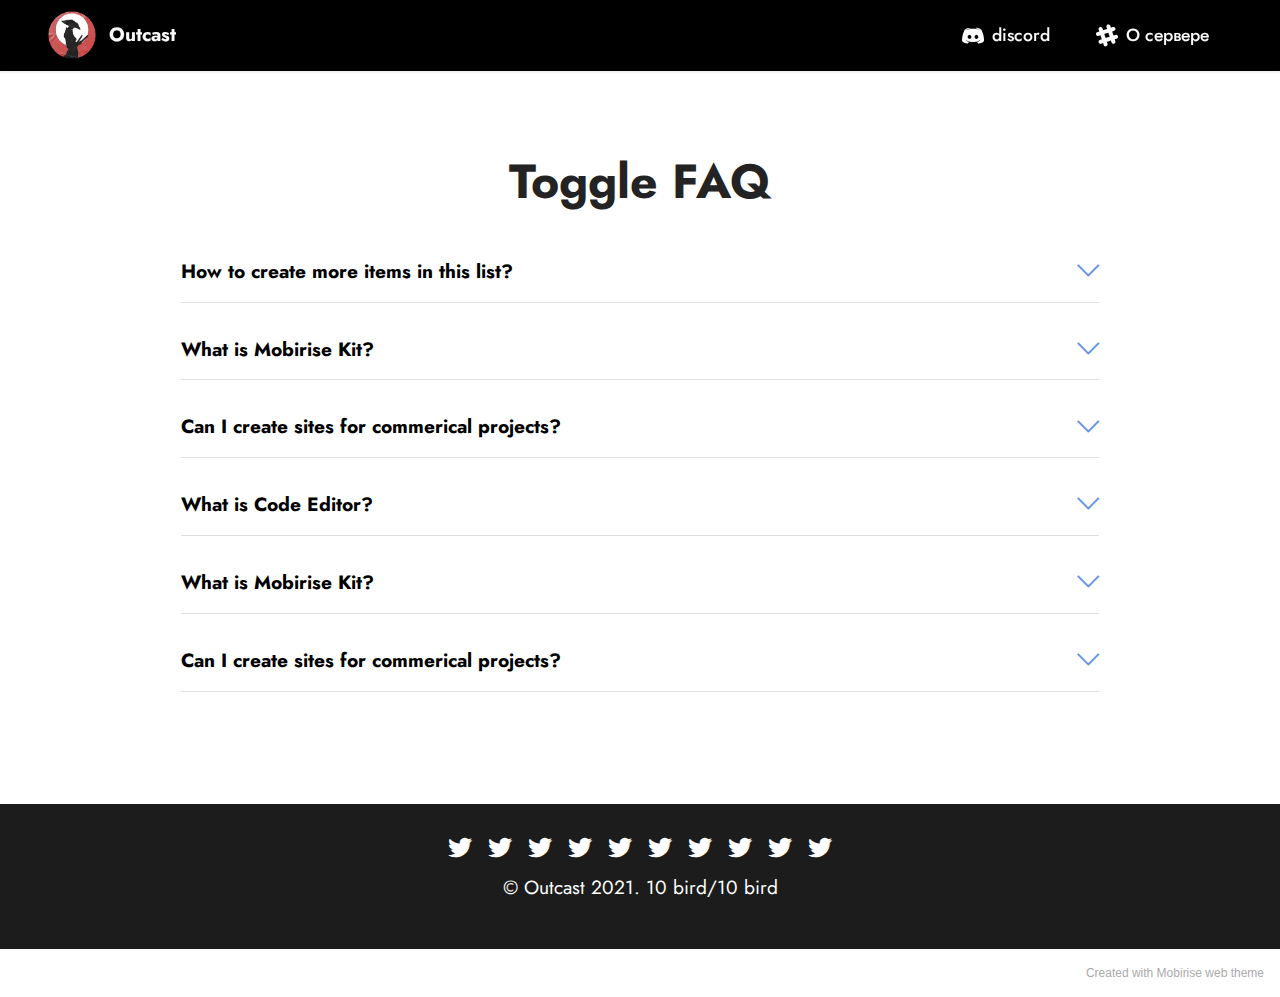
==== F.A.Q.html @ eb07bb18 "Add files via upload" ====
<!DOCTYPE html>
<html  >
<head>
  <!-- Site made with Mobirise Website Builder v5.3.0, https://mobirise.com -->
  <meta charset="UTF-8">
  <meta http-equiv="X-UA-Compatible" content="IE=edge">
  <meta name="generator" content="Mobirise v5.3.0, mobirise.com">
  <meta name="viewport" content="width=device-width, initial-scale=1, minimum-scale=1">
  <link rel="shortcut icon" href="assets/images/outcast-80x80.png" type="image/x-icon">
  <meta name="description" content="">
  
  
  <title>F.A.Q</title>
  <link rel="stylesheet" href="assets/web/assets/mobirise-icons2/mobirise2.css">
  <link rel="stylesheet" href="assets/web/assets/mobirise-icons/mobirise-icons.css">
  <link rel="stylesheet" href="assets/tether/tether.min.css">
  <link rel="stylesheet" href="assets/bootstrap/css/bootstrap.min.css">
  <link rel="stylesheet" href="assets/bootstrap/css/bootstrap-grid.min.css">
  <link rel="stylesheet" href="assets/bootstrap/css/bootstrap-reboot.min.css">
  <link rel="stylesheet" href="assets/dropdown/css/style.css">
  <link rel="stylesheet" href="assets/socicon/css/styles.css">
  <link rel="stylesheet" href="assets/theme/css/style.css">
  <link rel="preload" as="style" href="assets/mobirise/css/mbr-additional.css"><link rel="stylesheet" href="assets/mobirise/css/mbr-additional.css" type="text/css">
  
  
  
  
</head>
<body>
  
  <section class="menu menu1 cid-sv44dhPD4o" once="menu" id="menu1-m">
    

    <nav class="navbar navbar-dropdown navbar-fixed-top navbar-expand-lg">
        <div class="container-fluid">
            <div class="navbar-brand">
                <span class="navbar-logo">
                    
                        <a href="index.html"><img src="assets/images/outcast-80x80.png" alt="" style="height: 3rem;"></a>
                    
                </span>
                <span class="navbar-caption-wrap"><a class="navbar-caption text-white display-7" href="index.html">Outcast</a></span>
            </div>
            <button class="navbar-toggler" type="button" data-toggle="collapse" data-target="#navbarSupportedContent" aria-controls="navbarNavAltMarkup" aria-expanded="false" aria-label="Toggle navigation">
                <div class="hamburger">
                    <span></span>
                    <span></span>
                    <span></span>
                    <span></span>
                </div>
            </button>
            <div class="collapse navbar-collapse" id="navbarSupportedContent">
                <ul class="navbar-nav nav-dropdown nav-right" data-app-modern-menu="true"><li class="nav-item"><a class="nav-link link text-white display-4" href="https://discord.gg/eXpqFdvkfZ" target="_blank"><span class="socicon socicon-discord mbr-iconfont mbr-iconfont-btn"></span>discord</a></li><li class="nav-item"><a class="nav-link link text-white display-4" href="F.A.Q.html"><span class="socicon socicon-slack mbr-iconfont mbr-iconfont-btn"></span>О сервере</a></li></ul>
                
                
            </div>
        </div>
    </nav>
</section>

<section class="content17 cid-sv45wgq0Qf" id="content17-n">

    

    
    
    <div class="container">
        
            <div class="row justify-content-center">
                <div class="col-12 col-md-10">
                    <div class="section-head align-center mb-4">
                        <h3 class="mbr-section-title mb-0 mbr-fonts-style display-2">
                            <strong>Toggle FAQ</strong>
                        </h3>
                        
                    </div>
                    
                    <div id="bootstrap-toggle" class="toggle-panel accordionStyles tab-content">
                        <div class="card mb-3">
                            <div class="card-header" role="tab" id="headingOne">
                                <a role="button" class="collapsed panel-title text-black" data-toggle="collapse" data-core="" href="#collapse1_11" aria-expanded="false" aria-controls="collapse1">
                                    <h6 class="panel-title-edit mbr-fonts-style mb-0 display-7"><strong>How to create more items in this list?</strong>
                                </h6>
                                    <span class="sign mbr-iconfont mbri-arrow-down"></span>
                                </a>
                            </div>
                            <div id="collapse1_11" class="panel-collapse noScroll collapse" role="tabpanel" aria-labelledby="headingOne">
                                <div class="panel-body">
                                    <p class="mbr-fonts-style panel-text display-7">The number of items is limited in this block. Open
                                    the Block parameters to change the amount of items.</p>
                                </div>
                            </div>
                        </div>
                        <div class="card mb-3">
                            <div class="card-header" role="tab" id="headingTwo">
                                <a role="button" class="collapsed panel-title text-black" data-toggle="collapse" data-core="" href="#collapse2_11" aria-expanded="false" aria-controls="collapse2">
                                    <h6 class="panel-title-edit mbr-fonts-style mb-0 display-7"><strong>What is Mobirise Kit?</strong>
                                </h6>
                                    <span class="sign mbr-iconfont mbri-arrow-down"></span>
                                </a>

                            </div>
                            <div id="collapse2_11" class="panel-collapse noScroll collapse" role="tabpanel" aria-labelledby="headingTwo">
                                <div class="panel-body">
                                    <p class="mbr-fonts-style panel-text display-7">Mobirise Kit is a service that provides the access to all current and new themes/extensions developed by Mobirise. New themes/extensions are released every month and will be available in your account during your plan period, without any additional charge.</p>
                                </div>
                            </div>
                        </div>
                        <div class="card mb-3">
                            <div class="card-header" role="tab" id="headingThree">
                                <a role="button" class="collapsed panel-title text-black" data-toggle="collapse" data-core="" href="#collapse3_11" aria-expanded="false" aria-controls="collapse3">
                                    <h6 class="panel-title-edit mbr-fonts-style mb-0 display-7"><strong>Can I create sites for commerical projects?</strong>
                                </h6>
                                    <span class="sign mbr-iconfont mbri-arrow-down"></span>
                                </a>
                            </div>
                            <div id="collapse3_11" class="panel-collapse noScroll collapse" role="tabpanel" aria-labelledby="headingThree">
                                <div class="panel-body">
                                    <p class="mbr-fonts-style panel-text display-7">Yes, Mobirise is free for both non-profit and commercial sites.</p>
                                </div>
                            </div>
                        </div>
                        <div class="card mb-3">
                            <div class="card-header" role="tab" id="headingThree">
                                <a role="button" class="collapsed panel-title text-black" data-toggle="collapse" data-core="" href="#collapse4_11" aria-expanded="false" aria-controls="collapse4">
                                    <h6 class="panel-title-edit mbr-fonts-style mb-0 display-7"><strong>What is Code Editor?</strong>
                                </h6>
                                    <span class="sign mbr-iconfont mbri-arrow-down"></span>
                                </a>
                            </div>
                            <div id="collapse4_11" class="panel-collapse noScroll collapse" role="tabpanel" aria-labelledby="headingThree">
                                <div class="panel-body">
                                    <p class="mbr-fonts-style panel-text display-7">
                                       This extension allows editing the code of block in the app. Also, it's possible to add code to the head and body parts of pages.</p>
                                </div>
                            </div>
                        </div>
                        <div class="card mb-3">
                            <div class="card-header" role="tab" id="headingThree">
                                <a role="button" class="collapsed panel-title text-black" data-toggle="collapse" data-core="" href="#collapse5_11" aria-expanded="false" aria-controls="collapse5">
                                   <h6 class="panel-title-edit mbr-fonts-style mb-0 display-7"><strong>What is Mobirise Kit?</strong></h6>
                                        <span class="mbr-iconfont mobi-mbri-arrow-down mobi-mbri"></span>
                                </a>
                            </div>
                            <div id="collapse5_11" class="panel-collapse noScroll collapse" role="tabpanel" aria-labelledby="headingThree">
                                <div class="panel-body">
                                    <p class="mbr-fonts-style panel-text display-7">
                                       Mobirise Kit is a service that provides the access to all current and new themes/extensions developed by Mobirise. New themes/extensions are released every month and will be available in your account during your plan period, without any additional charge.</p>
                                </div>
                            </div>
                        </div>
                        <div class="card mb-3">
                            <div class="card-header" role="tab" id="headingThree">
                                <a role="button" class="collapsed panel-title text-black" data-toggle="collapse" data-core="" href="#collapse6_11" aria-expanded="false" aria-controls="collapse6">
                                    <h6 class="panel-title-edit mbr-fonts-style mb-0 display-7"><strong>Can I create sites for commerical projects?</strong></h6>
                                    <span class="mbr-iconfont mobi-mbri-arrow-down mobi-mbri"></span>
                                </a>
                            </div>
                            <div id="collapse6_11" class="panel-collapse noScroll collapse" role="tabpanel" aria-labelledby="headingThree">
                                <div class="panel-body">
                                    <p class="mbr-fonts-style panel-text display-7">
                                       Yes, Mobirise is free for both non-profit and commercial sites.</p>
                                </div>
                            </div>
                        </div>
                    </div>
                </div>
            </div>
        </div>
</section>

<section class="footer3 cid-s48P1Icc8J" once="footers" id="footer3-l">

    

    <div class="mbr-overlay" style="opacity: 0.8; background-color: rgb(35, 35, 35);"></div>

    <div class="container">
        <div class="media-container-row align-center mbr-white">
            
            <div class="row social-row">
                <div class="social-list align-right pb-2">
                    
                    
                    
                    
                    
                    
                <div class="soc-item">
                        
                            <span class="mbr-iconfont mbr-iconfont-social socicon-twitter socicon"></span>
                        
                    </div><div class="soc-item">
                        
                            <span class="mbr-iconfont mbr-iconfont-social socicon-twitter socicon"></span>
                        
                    </div><div class="soc-item">
                        
                            <span class="mbr-iconfont mbr-iconfont-social socicon-twitter socicon"></span>
                        
                    </div><div class="soc-item">
                        
                            <span class="mbr-iconfont mbr-iconfont-social socicon-twitter socicon"></span>
                        
                    </div><div class="soc-item">
                        
                            <span class="mbr-iconfont mbr-iconfont-social socicon-twitter socicon"></span>
                        
                    </div><div class="soc-item">
                        
                            <span class="mbr-iconfont mbr-iconfont-social socicon-twitter socicon"></span>
                        
                    </div><div class="soc-item">
                        
                            <span class="mbr-iconfont mbr-iconfont-social socicon-twitter socicon"></span>
                        
                    </div><div class="soc-item">
                        
                            <span class="mbr-iconfont mbr-iconfont-social socicon-twitter socicon"></span>
                        
                    </div><div class="soc-item">
                        
                            <span class="mbr-iconfont mbr-iconfont-social socicon-twitter socicon"></span>
                        
                    </div><div class="soc-item">
                        
                            <span class="mbr-iconfont mbr-iconfont-social socicon-twitter socicon"></span>
                        
                    </div></div>
            </div>
            <div class="row row-copirayt">
                <p class="mbr-text mb-0 mbr-fonts-style mbr-white align-center display-7">
                    © Outcast 2021. 10 bird/10 bird</p>
            </div>
        </div>
    </div>
</section><section style="background-color: #fff; font-family: -apple-system, BlinkMacSystemFont, 'Segoe UI', 'Roboto', 'Helvetica Neue', Arial, sans-serif; color:#aaa; font-size:12px; padding: 0; align-items: center; display: flex;"><a href="https://mobirise.site/w" style="flex: 1 1; height: 3rem; padding-left: 1rem;"></a><p style="flex: 0 0 auto; margin:0; padding-right:1rem;"><a href="https://mobirise.site/t" style="color:#aaa;">Created</a> with Mobirise web theme</p></section><script src="assets/web/assets/jquery/jquery.min.js"></script>  <script src="assets/popper/popper.min.js"></script>  <script src="assets/tether/tether.min.js"></script>  <script src="assets/bootstrap/js/bootstrap.min.js"></script>  <script src="assets/smoothscroll/smooth-scroll.js"></script>  <script src="assets/dropdown/js/nav-dropdown.js"></script>  <script src="assets/dropdown/js/navbar-dropdown.js"></script>  <script src="assets/touchswipe/jquery.touch-swipe.min.js"></script>  <script src="assets/mbr-switch-arrow/mbr-switch-arrow.js"></script>  <script src="assets/theme/js/script.js"></script>  
  
  
</body>
</html>
---- assets/web/assets/mobirise-icons2/mobirise2.css ----
@font-face {
  font-family: 'Moririse2';
  font-display: swap;
  src:  url('mobirise2.eot?f2bix4');
  src:  url('mobirise2.eot?f2bix4#iefix') format('embedded-opentype'),
    url('mobirise2.ttf?f2bix4') format('truetype'),
    url('mobirise2.woff?f2bix4') format('woff'),
    url('mobirise2.svg?f2bix4#mobirise2') format('svg');
  font-weight: normal;
  font-style: normal;
}

[class^="mobi-"], [class*=" mobi-"] {
  /* use !important to prevent issues with browser extensions that change fonts */
  font-family: 'Moririse2' !important;
  speak: none;
  font-style: normal;
  font-weight: normal;
  font-variant: normal;
  text-transform: none;
  line-height: 1;

  /* Better Font Rendering =========== */
  -webkit-font-smoothing: antialiased;
  -moz-osx-font-smoothing: grayscale;
}

.mobi-mbri-add-submenu:before {
  content: "\e900";
}
.mobi-mbri-alert:before {
  content: "\e901";
}
.mobi-mbri-align-center:before {
  content: "\e902";
}
.mobi-mbri-align-justify:before {
  content: "\e903";
}
.mobi-mbri-align-left:before {
  content: "\e904";
}
.mobi-mbri-align-right:before {
  content: "\e905";
}
.mobi-mbri-android:before {
  content: "\e906";
}
.mobi-mbri-apple:before {
  content: "\e907";
}
.mobi-mbri-arrow-down:before {
  content: "\e908";
}
.mobi-mbri-arrow-next:before {
  content: "\e909";
}
.mobi-mbri-arrow-prev:before {
  content: "\e90a";
}
.mobi-mbri-arrow-up:before {
  content: "\e90b";
}
.mobi-mbri-bold:before {
  content: "\e90c";
}
.mobi-mbri-bookmark:before {
  content: "\e90d";
}
.mobi-mbri-bootstrap:before {
  content: "\e90e";
}
.mobi-mbri-briefcase:before {
  content: "\e90f";
}
.mobi-mbri-browse:before {
  content: "\e910";
}
.mobi-mbri-bulleted-list:before {
  content: "\e911";
}
.mobi-mbri-calendar:before {
  content: "\e912";
}
.mobi-mbri-camera:before {
  content: "\e913";
}
.mobi-mbri-cart-add:before {
  content: "\e914";
}
.mobi-mbri-cart-full:before {
  content: "\e915";
}
.mobi-mbri-cash:before {
  content: "\e916";
}
.mobi-mbri-change-style:before {
  content: "\e917";
}
.mobi-mbri-chat:before {
  content: "\e918";
}
.mobi-mbri-clock:before {
  content: "\e919";
}
.mobi-mbri-close:before {
  content: "\e91a";
}
.mobi-mbri-cloud:before {
  content: "\e91b";
}
.mobi-mbri-code:before {
  content: "\e91c";
}
.mobi-mbri-contact-form:before {
  content: "\e91d";
}
.mobi-mbri-credit-card:before {
  content: "\e91e";
}
.mobi-mbri-cursor-click:before {
  content: "\e91f";
}
.mobi-mbri-cust-feedback:before {
  content: "\e920";
}
.mobi-mbri-database:before {
  content: "\e921";
}
.mobi-mbri-delivery:before {
  content: "\e922";
}
.mobi-mbri-desktop:before {
  content: "\e923";
}
.mobi-mbri-devices:before {
  content: "\e924";
}
.mobi-mbri-down:before {
  content: "\e925";
}
.mobi-mbri-download-2:before {
  content: "\e926";
}
.mobi-mbri-download:before {
  content: "\e927";
}
.mobi-mbri-drag-n-drop-2:before {
  content: "\e928";
}
.mobi-mbri-drag-n-drop:before {
  content: "\e929";
}
.mobi-mbri-edit-2:before {
  content: "\e92a";
}
.mobi-mbri-edit:before {
  content: "\e92b";
}
.mobi-mbri-error:before {
  content: "\e92c";
}
.mobi-mbri-extension:before {
  content: "\e92d";
}
.mobi-mbri-features:before {
  content: "\e92e";
}
.mobi-mbri-file:before {
  content: "\e92f";
}
.mobi-mbri-flag:before {
  content: "\e930";
}
.mobi-mbri-folder:before {
  content: "\e931";
}
.mobi-mbri-gift:before {
  content: "\e932";
}
.mobi-mbri-github:before {
  content: "\e933";
}
.mobi-mbri-globe-2:before {
  content: "\e934";
}
.mobi-mbri-globe:before {
  content: "\e935";
}
.mobi-mbri-growing-chart:before {
  content: "\e936";
}
.mobi-mbri-hearth:before {
  content: "\e937";
}
.mobi-mbri-help:before {
  content: "\e938";
}
.mobi-mbri-home:before {
  content: "\e939";
}
.mobi-mbri-hot-cup:before {
  content: "\e93a";
}
.mobi-mbri-idea:before {
  content: "\e93b";
}
.mobi-mbri-image-gallery:before {
  content: "\e93c";
}
.mobi-mbri-image-slider:before {
  content: "\e93d";
}
.mobi-mbri-info:before {
  content: "\e93e";
}
.mobi-mbri-italic:before {
  content: "\e93f";
}
.mobi-mbri-key:before {
  content: "\e940";
}
.mobi-mbri-laptop:before {
  content: "\e941";
}
.mobi-mbri-layers:before {
  content: "\e942";
}
.mobi-mbri-left-right:before {
  content: "\e943";
}
.mobi-mbri-left:before {
  content: "\e944";
}
.mobi-mbri-letter:before {
  content: "\e945";
}
.mobi-mbri-like:before {
  content: "\e946";
}
.mobi-mbri-link:before {
  content: "\e947";
}
.mobi-mbri-lock:before {
  content: "\e948";
}
.mobi-mbri-login:before {
  content: "\e949";
}
.mobi-mbri-logout:before {
  content: "\e94a";
}
.mobi-mbri-magic-stick:before {
  content: "\e94b";
}
.mobi-mbri-map-pin:before {
  content: "\e94c";
}
.mobi-mbri-menu:before {
  content: "\e94d";
}
.mobi-mbri-mobile-2:before {
  content: "\e94e";
}
.mobi-mbri-mobile-horizontal:before {
  content: "\e94f";
}
.mobi-mbri-mobile:before {
  content: "\e950";
}
.mobi-mbri-mobirise:before {
  content: "\e951";
}
.mobi-mbri-more-horizontal:before {
  content: "\e952";
}
.mobi-mbri-more-vertical:before {
  content: "\e953";
}
.mobi-mbri-music:before {
  content: "\e954";
}
.mobi-mbri-new-file:before {
  content: "\e955";
}
.mobi-mbri-numbered-list:before {
  content: "\e956";
}
.mobi-mbri-opened-folder:before {
  content: "\e957";
}
.mobi-mbri-pages:before {
  content: "\e958";
}
.mobi-mbri-paper-plane:before {
  content: "\e959";
}
.mobi-mbri-paperclip:before {
  content: "\e95a";
}
.mobi-mbri-phone:before {
  content: "\e95b";
}
.mobi-mbri-photo:before {
  content: "\e95c";
}
.mobi-mbri-photos:before {
  content: "\e95d";
}
.mobi-mbri-pin:before {
  content: "\e95e";
}
.mobi-mbri-play:before {
  content: "\e95f";
}
.mobi-mbri-plus:before {
  content: "\e960";
}
.mobi-mbri-preview:before {
  content: "\e961";
}
.mobi-mbri-print:before {
  content: "\e962";
}
.mobi-mbri-protect:before {
  content: "\e963";
}
.mobi-mbri-question:before {
  content: "\e964";
}
.mobi-mbri-quote-left:before {
  content: "\e965";
}
.mobi-mbri-quote-right:before {
  content: "\e966";
}
.mobi-mbri-redo:before {
  content: "\e967";
}
.mobi-mbri-refresh:before {
  content: "\e968";
}
.mobi-mbri-responsive-2:before {
  content: "\e969";
}
.mobi-mbri-responsive:before {
  content: "\e96a";
}
.mobi-mbri-right:before {
  content: "\e96b";
}
.mobi-mbri-rocket:before {
  content: "\e96c";
}
.mobi-mbri-sad-face:before {
  content: "\e96d";
}
.mobi-mbri-sale:before {
  content: "\e96e";
}
.mobi-mbri-save:before {
  content: "\e96f";
}
.mobi-mbri-search:before {
  content: "\e970";
}
.mobi-mbri-setting-2:before {
  content: "\e971";
}
.mobi-mbri-setting-3:before {
  content: "\e972";
}
.mobi-mbri-setting:before {
  content: "\e973";
}
.mobi-mbri-share:before {
  content: "\e974";
}
.mobi-mbri-shopping-bag:before {
  content: "\e975";
}
.mobi-mbri-shopping-basket:before {
  content: "\e976";
}
.mobi-mbri-shopping-cart:before {
  content: "\e977";
}
.mobi-mbri-sites:before {
  content: "\e978";
}
.mobi-mbri-smile-face:before {
  content: "\e979";
}
.mobi-mbri-speed:before {
  content: "\e97a";
}
.mobi-mbri-star:before {
  content: "\e97b";
}
.mobi-mbri-success:before {
  content: "\e97c";
}
.mobi-mbri-sun:before {
  content: "\e97d";
}
.mobi-mbri-sun2:before {
  content: "\e97e";
}
.mobi-mbri-tablet-vertical:before {
  content: "\e97f";
}
.mobi-mbri-tablet:before {
  content: "\e980";
}
.mobi-mbri-target:before {
  content: "\e981";
}
.mobi-mbri-timer:before {
  content: "\e982";
}
.mobi-mbri-to-ftp:before {
  content: "\e983";
}
.mobi-mbri-to-local-drive:before {
  content: "\e984";
}
.mobi-mbri-touch-swipe:before {
  content: "\e985";
}
.mobi-mbri-touch:before {
  content: "\e986";
}
.mobi-mbri-trash:before {
  content: "\e987";
}
.mobi-mbri-underline:before {
  content: "\e988";
}
.mobi-mbri-undo:before {
  content: "\e989";
}
.mobi-mbri-unlink:before {
  content: "\e98a";
}
.mobi-mbri-unlock:before {
  content: "\e98b";
}
.mobi-mbri-up-down:before {
  content: "\e98c";
}
.mobi-mbri-up:before {
  content: "\e98d";
}
.mobi-mbri-update:before {
  content: "\e98e";
}
.mobi-mbri-upload-2:before {
  content: "\e98f";
}
.mobi-mbri-upload:before {
  content: "\e990";
}
.mobi-mbri-user-2:before {
  content: "\e991";
}
.mobi-mbri-user:before {
  content: "\e992";
}
.mobi-mbri-users:before {
  content: "\e993";
}
.mobi-mbri-video-play:before {
  content: "\e994";
}
.mobi-mbri-video:before {
  content: "\e995";
}
.mobi-mbri-watch:before {
  content: "\e996";
}
.mobi-mbri-website-theme-2:before {
  content: "\e997";
}
.mobi-mbri-website-theme:before {
  content: "\e998";
}
.mobi-mbri-wifi:before {
  content: "\e999";
}
.mobi-mbri-windows:before {
  content: "\e99a";
}
.mobi-mbri-zoom-in:before {
  content: "\e99b";
}
.mobi-mbri-zoom-out:before {
  content: "\e99c";
}
---- assets/web/assets/mobirise-icons/mobirise-icons.css ----
@font-face {
  font-family: 'MobiriseIcons';
  src:  url('mobirise-icons.eot?spat4u');
  src:  url('mobirise-icons.eot?spat4u#iefix') format('embedded-opentype'),
    url('mobirise-icons.ttf?spat4u') format('truetype'),
    url('mobirise-icons.woff?spat4u') format('woff'),
    url('mobirise-icons.svg?spat4u#MobiriseIcons') format('svg');
  font-weight: normal;
  font-style: normal;
  font-display: swap;
}

[class^="mbri-"], [class*=" mbri-"] {
  /* use !important to prevent issues with browser extensions that change fonts */
  font-family: MobiriseIcons !important;
  speak: none;
  font-style: normal;
  font-weight: normal;
  font-variant: normal;
  text-transform: none;
  line-height: 1;

  /* Better Font Rendering =========== */
  -webkit-font-smoothing: antialiased;
  -moz-osx-font-smoothing: grayscale;
}

.mbri-add-submenu:before {
  content: "\e900";
}
.mbri-alert:before {
  content: "\e901";
}
.mbri-align-center:before {
  content: "\e902";
}
.mbri-align-justify:before {
  content: "\e903";
}
.mbri-align-left:before {
  content: "\e904";
}
.mbri-align-right:before {
  content: "\e905";
}
.mbri-android:before {
  content: "\e906";
}
.mbri-apple:before {
  content: "\e907";
}
.mbri-arrow-down:before {
  content: "\e908";
}
.mbri-arrow-next:before {
  content: "\e909";
}
.mbri-arrow-prev:before {
  content: "\e90a";
}
.mbri-arrow-up:before {
  content: "\e90b";
}
.mbri-bold:before {
  content: "\e90c";
}
.mbri-bookmark:before {
  content: "\e90d";
}
.mbri-bootstrap:before {
  content: "\e90e";
}
.mbri-briefcase:before {
  content: "\e90f";
}
.mbri-browse:before {
  content: "\e910";
}
.mbri-bulleted-list:before {
  content: "\e911";
}
.mbri-calendar:before {
  content: "\e912";
}
.mbri-camera:before {
  content: "\e913";
}
.mbri-cart-add:before {
  content: "\e914";
}
.mbri-cart-full:before {
  content: "\e915";
}
.mbri-cash:before {
  content: "\e916";
}
.mbri-change-style:before {
  content: "\e917";
}
.mbri-chat:before {
  content: "\e918";
}
.mbri-clock:before {
  content: "\e919";
}
.mbri-close:before {
  content: "\e91a";
}
.mbri-cloud:before {
  content: "\e91b";
}
.mbri-code:before {
  content: "\e91c";
}
.mbri-contact-form:before {
  content: "\e91d";
}
.mbri-credit-card:before {
  content: "\e91e";
}
.mbri-cursor-click:before {
  content: "\e91f";
}
.mbri-cust-feedback:before {
  content: "\e920";
}
.mbri-database:before {
  content: "\e921";
}
.mbri-delivery:before {
  content: "\e922";
}
.mbri-desktop:before {
  content: "\e923";
}
.mbri-devices:before {
  content: "\e924";
}
.mbri-down:before {
  content: "\e925";
}
.mbri-download:before {
  content: "\e989";
}
.mbri-drag-n-drop:before {
  content: "\e927";
}
.mbri-drag-n-drop2:before {
  content: "\e928";
}
.mbri-edit:before {
  content: "\e929";
}
.mbri-edit2:before {
  content: "\e92a";
}
.mbri-error:before {
  content: "\e92b";
}
.mbri-extension:before {
  content: "\e92c";
}
.mbri-features:before {
  content: "\e92d";
}
.mbri-file:before {
  content: "\e92e";
}
.mbri-flag:before {
  content: "\e92f";
}
.mbri-folder:before {
  content: "\e930";
}
.mbri-gift:before {
  content: "\e931";
}
.mbri-github:before {
  content: "\e932";
}
.mbri-globe:before {
  content: "\e933";
}
.mbri-globe-2:before {
  content: "\e934";
}
.mbri-growing-chart:before {
  content: "\e935";
}
.mbri-hearth:before {
  content: "\e936";
}
.mbri-help:before {
  content: "\e937";
}
.mbri-home:before {
  content: "\e938";
}
.mbri-hot-cup:before {
  content: "\e939";
}
.mbri-idea:before {
  content: "\e93a";
}
.mbri-image-gallery:before {
  content: "\e93b";
}
.mbri-image-slider:before {
  content: "\e93c";
}
.mbri-info:before {
  content: "\e93d";
}
.mbri-italic:before {
  content: "\e93e";
}
.mbri-key:before {
  content: "\e93f";
}
.mbri-laptop:before {
  content: "\e940";
}
.mbri-layers:before {
  content: "\e941";
}
.mbri-left-right:before {
  content: "\e942";
}
.mbri-left:before {
  content: "\e943";
}
.mbri-letter:before {
  content: "\e944";
}
.mbri-like:before {
  content: "\e945";
}
.mbri-link:before {
  content: "\e946";
}
.mbri-lock:before {
  content: "\e947";
}
.mbri-login:before {
  content: "\e948";
}
.mbri-logout:before {
  content: "\e949";
}
.mbri-magic-stick:before {
  content: "\e94a";
}
.mbri-map-pin:before {
  content: "\e94b";
}
.mbri-menu:before {
  content: "\e94c";
}
.mbri-mobile:before {
  content: "\e94d";
}
.mbri-mobile2:before {
  content: "\e94e";
}
.mbri-mobirise:before {
  content: "\e94f";
}
.mbri-more-horizontal:before {
  content: "\e950";
}
.mbri-more-vertical:before {
  content: "\e951";
}
.mbri-music:before {
  content: "\e952";
}
.mbri-new-file:before {
  content: "\e953";
}
.mbri-numbered-list:before {
  content: "\e954";
}
.mbri-opened-folder:before {
  content: "\e955";
}
.mbri-pages:before {
  content: "\e956";
}
.mbri-paper-plane:before {
  content: "\e957";
}
.mbri-paperclip:before {
  content: "\e958";
}
.mbri-photo:before {
  content: "\e959";
}
.mbri-photos:before {
  content: "\e95a";
}
.mbri-pin:before {
  content: "\e95b";
}
.mbri-play:before {
  content: "\e95c";
}
.mbri-plus:before {
  content: "\e95d";
}
.mbri-preview:before {
  content: "\e95e";
}
.mbri-print:before {
  content: "\e95f";
}
.mbri-protect:before {
  content: "\e960";
}
.mbri-question:before {
  content: "\e961";
}
.mbri-quote-left:before {
  content: "\e962";
}
.mbri-quote-right:before {
  content: "\e963";
}
.mbri-refresh:before {
  content: "\e964";
}
.mbri-responsive:before {
  content: "\e965";
}
.mbri-right:before {
  content: "\e966";
}
.mbri-rocket:before {
  content: "\e967";
}
.mbri-sad-face:before {
  content: "\e968";
}
.mbri-sale:before {
  content: "\e969";
}
.mbri-save:before {
  content: "\e96a";
}
.mbri-search:before {
  content: "\e96b";
}
.mbri-setting:before {
  content: "\e96c";
}
.mbri-setting2:before {
  content: "\e96d";
}
.mbri-setting3:before {
  content: "\e96e";
}
.mbri-share:before {
  content: "\e96f";
}
.mbri-shopping-bag:before {
  content: "\e970";
}
.mbri-shopping-basket:before {
  content: "\e971";
}
.mbri-shopping-cart:before {
  content: "\e972";
}
.mbri-sites:before {
  content: "\e973";
}
.mbri-smile-face:before {
  content: "\e974";
}
.mbri-speed:before {
  content: "\e975";
}
.mbri-star:before {
  content: "\e976";
}
.mbri-success:before {
  content: "\e977";
}
.mbri-sun:before {
  content: "\e978";
}
.mbri-sun2:before {
  content: "\e979";
}
.mbri-tablet:before {
  content: "\e97a";
}
.mbri-tablet-vertical:before {
  content: "\e97b";
}
.mbri-target:before {
  content: "\e97c";
}
.mbri-timer:before {
  content: "\e97d";
}
.mbri-to-ftp:before {
  content: "\e97e";
}
.mbri-to-local-drive:before {
  content: "\e97f";
}
.mbri-touch-swipe:before {
  content: "\e980";
}
.mbri-touch:before {
  content: "\e981";
}
.mbri-trash:before {
  content: "\e982";
}
.mbri-underline:before {
  content: "\e983";
}
.mbri-unlink:before {
  content: "\e984";
}
.mbri-unlock:before {
  content: "\e985";
}
.mbri-up-down:before {
  content: "\e986";
}
.mbri-up:before {
  content: "\e987";
}
.mbri-update:before {
  content: "\e988";
}
.mbri-upload:before {
 content: "\e926"; 
}
.mbri-user:before {
  content: "\e98a";
}
.mbri-user2:before {
  content: "\e98b";
}
.mbri-users:before {
  content: "\e98c";
}
.mbri-video:before {
  content: "\e98d";
}
.mbri-video-play:before {
  content: "\e98e";
}
.mbri-watch:before {
  content: "\e98f";
}
.mbri-website-theme:before {
  content: "\e990";
}
.mbri-wifi:before {
  content: "\e991";
}
.mbri-windows:before {
  content: "\e992";
}
.mbri-zoom-out:before {
  content: "\e993";
}
.mbri-redo:before {
  content: "\e994";
}
.mbri-undo:before {
  content: "\e995";
}
---- assets/dropdown/css/style.css ----
.navbar-dropdown {
  left: 0;
  padding: 0;
  position: absolute;
  right: 0;
  top: 0;
  transition: all 0.45s ease;
  z-index: 1030;
  background: #282828; }
  .navbar-dropdown .navbar-logo {
    margin-right: 0.8rem;
    transition: margin 0.3s ease-in-out;
    vertical-align: middle; }
    .navbar-dropdown .navbar-logo img {
      height: 3.125rem;
      transition: all 0.3s ease-in-out; }
    .navbar-dropdown .navbar-logo.mbr-iconfont {
      font-size: 3.125rem;
      line-height: 3.125rem; }
  .navbar-dropdown .navbar-caption {
    font-weight: 700;
    white-space: normal;
    vertical-align: -4px;
    line-height: 3.125rem !important; }
    .navbar-dropdown .navbar-caption, .navbar-dropdown .navbar-caption:hover {
      color: inherit;
      text-decoration: none; }
  .navbar-dropdown .mbr-iconfont + .navbar-caption {
    vertical-align: -1px; }
  .navbar-dropdown.navbar-fixed-top {
    position: fixed; }
  .navbar-dropdown .navbar-brand span {
    vertical-align: -4px; }
  .navbar-dropdown.bg-color.transparent {
    background: none; }
  .navbar-dropdown.navbar-short .navbar-brand {
    padding: 0.625rem 0; }
    .navbar-dropdown.navbar-short .navbar-brand span {
      vertical-align: -1px; }
  .navbar-dropdown.navbar-short .navbar-caption {
    line-height: 2.375rem !important;
    vertical-align: -2px; }
  .navbar-dropdown.navbar-short .navbar-logo {
    margin-right: 0.5rem; }
    .navbar-dropdown.navbar-short .navbar-logo img {
      height: 2.375rem; }
    .navbar-dropdown.navbar-short .navbar-logo.mbr-iconfont {
      font-size: 2.375rem;
      line-height: 2.375rem; }
  .navbar-dropdown.navbar-short .mbr-table-cell {
    height: 3.625rem; }
  .navbar-dropdown .navbar-close {
    left: 0.6875rem;
    position: fixed;
    top: 0.75rem;
    z-index: 1000; }
  .navbar-dropdown .hamburger-icon {
    content: "";
    display: inline-block;
    vertical-align: middle;
    width: 16px;
    -webkit-box-shadow: 0 -6px 0 1px #282828,0 0 0 1px #282828,0 6px 0 1px #282828;
    -moz-box-shadow: 0 -6px 0 1px #282828,0 0 0 1px #282828,0 6px 0 1px #282828;
    box-shadow: 0 -6px 0 1px #282828,0 0 0 1px #282828,0 6px 0 1px #282828; }

.dropdown-menu .dropdown-toggle[data-toggle="dropdown-submenu"]::after {
  border-bottom: 0.35em solid transparent;
  border-left: 0.35em solid;
  border-right: 0;
  border-top: 0.35em solid transparent;
  margin-left: 0.3rem; }

.dropdown-menu .dropdown-item:focus {
  outline: 0; }

.nav-dropdown {
  font-size: 0.75rem;
  font-weight: 500;
  height: auto !important; }
  .nav-dropdown .nav-btn {
    padding-left: 1rem; }
  .nav-dropdown .link {
    margin: .667em 1.667em;
    font-weight: 500;
    padding: 0;
    transition: color .2s ease-in-out; }
    .nav-dropdown .link.dropdown-toggle {
      margin-right: 2.583em; }
      .nav-dropdown .link.dropdown-toggle::after {
        margin-left: .25rem;
        border-top: 0.35em solid;
        border-right: 0.35em solid transparent;
        border-left: 0.35em solid transparent;
        border-bottom: 0; }
      .nav-dropdown .link.dropdown-toggle[aria-expanded="true"] {
        margin: 0;
        padding: 0.667em 3.263em  0.667em 1.667em; }
  .nav-dropdown .link::after,
  .nav-dropdown .dropdown-item::after {
    color: inherit; }
  .nav-dropdown .btn {
    font-size: 0.75rem;
    font-weight: 700;
    letter-spacing: 0;
    margin-bottom: 0;
    padding-left: 1.25rem;
    padding-right: 1.25rem; }
  .nav-dropdown .dropdown-menu {
    border-radius: 0;
    border: 0;
    left: 0;
    margin: 0;
    padding-bottom: 1.25rem;
    padding-top: 1.25rem;
    position: relative; }
  .nav-dropdown .dropdown-submenu {
    margin-left: 0.125rem;
    top: 0; }
  .nav-dropdown .dropdown-item {
    font-weight: 500;
    line-height: 2;
    padding: 0.3846em 4.615em 0.3846em 1.5385em;
    position: relative;
    transition: color .2s ease-in-out, background-color .2s ease-in-out; }
    .nav-dropdown .dropdown-item::after {
      margin-top: -0.3077em;
      position: absolute;
      right: 1.1538em;
      top: 50%; }
    .nav-dropdown .dropdown-item:focus, .nav-dropdown .dropdown-item:hover {
      background: none; }

@media (max-width: 767px) {
  .nav-dropdown.navbar-toggleable-sm {
    bottom: 0;
    display: none;
    left: 0;
    overflow-x: hidden;
    position: fixed;
    top: 0;
    transform: translateX(-100%);
    -ms-transform: translateX(-100%);
    -webkit-transform: translateX(-100%);
    width: 18.75rem;
    z-index: 999; } }
.nav-dropdown.navbar-toggleable-xl {
  bottom: 0;
  display: none;
  left: 0;
  overflow-x: hidden;
  position: fixed;
  top: 0;
  transform: translateX(-100%);
  -ms-transform: translateX(-100%);
  -webkit-transform: translateX(-100%);
  width: 18.75rem;
  z-index: 999; }

.nav-dropdown-sm {
  display: block !important;
  overflow-x: hidden;
  overflow: auto;
  padding-top: 3.875rem; }
  .nav-dropdown-sm::after {
    content: "";
    display: block;
    height: 3rem;
    width: 100%; }
  .nav-dropdown-sm.collapse.in ~ .navbar-close {
    display: block !important; }
  .nav-dropdown-sm.collapsing, .nav-dropdown-sm.collapse.in {
    transform: translateX(0);
    -ms-transform: translateX(0);
    -webkit-transform: translateX(0);
    transition: all 0.25s ease-out;
    -webkit-transition: all 0.25s ease-out;
    background: #282828; }
  .nav-dropdown-sm.collapsing[aria-expanded="false"] {
    transform: translateX(-100%);
    -ms-transform: translateX(-100%);
    -webkit-transform: translateX(-100%); }
  .nav-dropdown-sm .nav-item {
    display: block;
    margin-left: 0 !important;
    padding-left: 0; }
  .nav-dropdown-sm .link,
  .nav-dropdown-sm .dropdown-item {
    border-top: 1px dotted rgba(255, 255, 255, 0.1);
    font-size: 0.8125rem;
    line-height: 1.6;
    margin: 0 !important;
    padding: 0.875rem 2.4rem 0.875rem 1.5625rem !important;
    position: relative;
    white-space: normal; }
    .nav-dropdown-sm .link:focus, .nav-dropdown-sm .link:hover,
    .nav-dropdown-sm .dropdown-item:focus,
    .nav-dropdown-sm .dropdown-item:hover {
      background: rgba(0, 0, 0, 0.2) !important;
      color: #c0a375; }
  .nav-dropdown-sm .nav-btn {
    position: relative;
    padding: 1.5625rem 1.5625rem 0 1.5625rem; }
    .nav-dropdown-sm .nav-btn::before {
      border-top: 1px dotted rgba(255, 255, 255, 0.1);
      content: "";
      left: 0;
      position: absolute;
      top: 0;
      width: 100%; }
    .nav-dropdown-sm .nav-btn + .nav-btn {
      padding-top: 0.625rem; }
      .nav-dropdown-sm .nav-btn + .nav-btn::before {
        display: none; }
  .nav-dropdown-sm .btn {
    padding: 0.625rem 0; }
  .nav-dropdown-sm .dropdown-toggle[data-toggle="dropdown-submenu"]::after {
    margin-left: .25rem;
    border-top: 0.35em solid;
    border-right: 0.35em solid transparent;
    border-left: 0.35em solid transparent;
    border-bottom: 0; }
  .nav-dropdown-sm .dropdown-toggle[data-toggle="dropdown-submenu"][aria-expanded="true"]::after {
    border-top: 0;
    border-right: 0.35em solid transparent;
    border-left: 0.35em solid transparent;
    border-bottom: 0.35em solid; }
  .nav-dropdown-sm .dropdown-menu {
    margin: 0;
    padding: 0;
    position: relative;
    top: 0;
    left: 0;
    width: 100%;
    border: 0;
    float: none;
    border-radius: 0;
    background: none; }
  .nav-dropdown-sm .dropdown-submenu {
    left: 100%;
    margin-left: 0.125rem;
    margin-top: -1.25rem;
    top: 0; }

.navbar-toggleable-sm .nav-dropdown .dropdown-menu {
  position: absolute; }

.navbar-toggleable-sm .nav-dropdown .dropdown-submenu {
  left: 100%;
  margin-left: 0.125rem;
  margin-top: -1.25rem;
  top: 0; }

.navbar-toggleable-sm.opened .nav-dropdown .dropdown-menu {
  position: relative; }

.navbar-toggleable-sm.opened .nav-dropdown .dropdown-submenu {
  left: 0;
  margin-left: 00rem;
  margin-top: 0rem;
  top: 0; }

.is-builder .nav-dropdown.collapsing {
  transition: none !important; }

/*# sourceMappingURL=style.css.map */
---- assets/socicon/css/styles.css ----
@charset "UTF-8";

@font-face {
  font-family: 'Socicon';
  src:  url('../fonts/socicon.eot');
  src:  url('../fonts/socicon.eot?#iefix') format('embedded-opentype'),
    url('../fonts/socicon.woff2') format('woff2'),
    url('../fonts/socicon.ttf') format('truetype'),
    url('../fonts/socicon.woff') format('woff'),
    url('../fonts/socicon.svg#socicon') format('svg');
  font-weight: normal;
  font-style: normal;
  font-display: swap;
}

[data-icon]:before {
  font-family: "socicon" !important;
  content: attr(data-icon);
  font-style: normal !important;
  font-weight: normal !important;
  font-variant: normal !important;
  text-transform: none !important;
  speak: none;
  line-height: 1;
  -webkit-font-smoothing: antialiased;
  -moz-osx-font-smoothing: grayscale;
}

[class^="socicon-"], [class*=" socicon-"] {
  /* use !important to prevent issues with browser extensions that change fonts */
  font-family: 'Socicon' !important;
  speak: none;
  font-style: normal;
  font-weight: normal;
  font-variant: normal;
  text-transform: none;
  line-height: 1;

  /* Better Font Rendering =========== */
  -webkit-font-smoothing: antialiased;
  -moz-osx-font-smoothing: grayscale;
}

.socicon-eitaa:before {
  content: "\e97c";
}
.socicon-soroush:before {
  content: "\e97d";
}
.socicon-bale:before {
  content: "\e97e";
}
.socicon-zazzle:before {
  content: "\e97b";
}
.socicon-society6:before {
  content: "\e97a";
}
.socicon-redbubble:before {
  content: "\e979";
}
.socicon-avvo:before {
  content: "\e978";
}
.socicon-stitcher:before {
  content: "\e977";
}
.socicon-googlehangouts:before {
  content: "\e974";
}
.socicon-dlive:before {
  content: "\e975";
}
.socicon-vsco:before {
  content: "\e976";
}
.socicon-flipboard:before {
  content: "\e973";
}
.socicon-ubuntu:before {
  content: "\e958";
}
.socicon-artstation:before {
  content: "\e959";
}
.socicon-invision:before {
  content: "\e95a";
}
.socicon-torial:before {
  content: "\e95b";
}
.socicon-collectorz:before {
  content: "\e95c";
}
.socicon-seenthis:before {
  content: "\e95d";
}
.socicon-googleplaymusic:before {
  content: "\e95e";
}
.socicon-debian:before {
  content: "\e95f";
}
.socicon-filmfreeway:before {
  content: "\e960";
}
.socicon-gnome:before {
  content: "\e961";
}
.socicon-itchio:before {
  content: "\e962";
}
.socicon-jamendo:before {
  content: "\e963";
}
.socicon-mix:before {
  content: "\e964";
}
.socicon-sharepoint:before {
  content: "\e965";
}
.socicon-tinder:before {
  content: "\e966";
}
.socicon-windguru:before {
  content: "\e967";
}
.socicon-cdbaby:before {
  content: "\e968";
}
.socicon-elementaryos:before {
  content: "\e969";
}
.socicon-stage32:before {
  content: "\e96a";
}
.socicon-tiktok:before {
  content: "\e96b";
}
.socicon-gitter:before {
  content: "\e96c";
}
.socicon-letterboxd:before {
  content: "\e96d";
}
.socicon-threema:before {
  content: "\e96e";
}
.socicon-splice:before {
  content: "\e96f";
}
.socicon-metapop:before {
  content: "\e970";
}
.socicon-naver:before {
  content: "\e971";
}
.socicon-remote:before {
  content: "\e972";
}
.socicon-internet:before {
  content: "\e957";
}
.socicon-moddb:before {
  content: "\e94b";
}
.socicon-indiedb:before {
  content: "\e94c";
}
.socicon-traxsource:before {
  content: "\e94d";
}
.socicon-gamefor:before {
  content: "\e94e";
}
.socicon-pixiv:before {
  content: "\e94f";
}
.socicon-myanimelist:before {
  content: "\e950";
}
.socicon-blackberry:before {
  content: "\e951";
}
.socicon-wickr:before {
  content: "\e952";
}
.socicon-spip:before {
  content: "\e953";
}
.socicon-napster:before {
  content: "\e954";
}
.socicon-beatport:before {
  content: "\e955";
}
.socicon-hackerone:before {
  content: "\e956";
}
.socicon-hackernews:before {
  content: "\e946";
}
.socicon-smashwords:before {
  content: "\e947";
}
.socicon-kobo:before {
  content: "\e948";
}
.socicon-bookbub:before {
  content: "\e949";
}
.socicon-mailru:before {
  content: "\e94a";
}
.socicon-gitlab:before {
  content: "\e945";
}
.socicon-instructables:before {
  content: "\e944";
}
.socicon-portfolio:before {
  content: "\e943";
}
.socicon-codered:before {
  content: "\e940";
}
.socicon-origin:before {
  content: "\e941";
}
.socicon-nextdoor:before {
  content: "\e942";
}
.socicon-udemy:before {
  content: "\e93f";
}
.socicon-livemaster:before {
  content: "\e93e";
}
.socicon-crunchbase:before {
  content: "\e93b";
}
.socicon-homefy:before {
  content: "\e93c";
}
.socicon-calendly:before {
  content: "\e93d";
}
.socicon-realtor:before {
  content: "\e90f";
}
.socicon-tidal:before {
  content: "\e910";
}
.socicon-qobuz:before {
  content: "\e911";
}
.socicon-natgeo:before {
  content: "\e912";
}
.socicon-mastodon:before {
  content: "\e913";
}
.socicon-unsplash:before {
  content: "\e914";
}
.socicon-homeadvisor:before {
  content: "\e915";
}
.socicon-angieslist:before {
  content: "\e916";
}
.socicon-codepen:before {
  content: "\e917";
}
.socicon-slack:before {
  content: "\e918";
}
.socicon-openaigym:before {
  content: "\e919";
}
.socicon-logmein:before {
  content: "\e91a";
}
.socicon-fiverr:before {
  content: "\e91b";
}
.socicon-gotomeeting:before {
  content: "\e91c";
}
.socicon-aliexpress:before {
  content: "\e91d";
}
.socicon-guru:before {
  content: "\e91e";
}
.socicon-appstore:before {
  content: "\e91f";
}
.socicon-homes:before {
  content: "\e920";
}
.socicon-zoom:before {
  content: "\e921";
}
.socicon-alibaba:before {
  content: "\e922";
}
.socicon-craigslist:before {
  content: "\e923";
}
.socicon-wix:before {
  content: "\e924";
}
.socicon-redfin:before {
  content: "\e925";
}
.socicon-googlecalendar:before {
  content: "\e926";
}
.socicon-shopify:before {
  content: "\e927";
}
.socicon-freelancer:before {
  content: "\e928";
}
.socicon-seedrs:before {
  content: "\e929";
}
.socicon-bing:before {
  content: "\e92a";
}
.socicon-doodle:before {
  content: "\e92b";
}
.socicon-bonanza:before {
  content: "\e92c";
}
.socicon-squarespace:before {
  content: "\e92d";
}
.socicon-toptal:before {
  content: "\e92e";
}
.socicon-gust:before {
  content: "\e92f";
}
.socicon-ask:before {
  content: "\e930";
}
.socicon-trulia:before {
  content: "\e931";
}
.socicon-loomly:before {
  content: "\e932";
}
.socicon-ghost:before {
  content: "\e933";
}
.socicon-upwork:before {
  content: "\e934";
}
.socicon-fundable:before {
  content: "\e935";
}
.socicon-booking:before {
  content: "\e936";
}
.socicon-googlemaps:before {
  content: "\e937";
}
.socicon-zillow:before {
  content: "\e938";
}
.socicon-niconico:before {
  content: "\e939";
}
.socicon-toneden:before {
  content: "\e93a";
}
.socicon-augment:before {
  content: "\e908";
}
.socicon-bitbucket:before {
  content: "\e909";
}
.socicon-fyuse:before {
  content: "\e90a";
}
.socicon-yt-gaming:before {
  content: "\e90b";
}
.socicon-sketchfab:before {
  content: "\e90c";
}
.socicon-mobcrush:before {
  content: "\e90d";
}
.socicon-microsoft:before {
  content: "\e90e";
}
.socicon-pandora:before {
  content: "\e907";
}
.socicon-messenger:before {
  content: "\e906";
}
.socicon-gamewisp:before {
  content: "\e905";
}
.socicon-bloglovin:before {
  content: "\e904";
}
.socicon-tunein:before {
  content: "\e903";
}
.socicon-gamejolt:before {
  content: "\e901";
}
.socicon-trello:before {
  content: "\e902";
}
.socicon-spreadshirt:before {
  content: "\e900";
}
.socicon-500px:before {
  content: "\e000";
}
.socicon-8tracks:before {
  content: "\e001";
}
.socicon-airbnb:before {
  content: "\e002";
}
.socicon-alliance:before {
  content: "\e003";
}
.socicon-amazon:before {
  content: "\e004";
}
.socicon-amplement:before {
  content: "\e005";
}
.socicon-android:before {
  content: "\e006";
}
.socicon-angellist:before {
  content: "\e007";
}
.socicon-apple:before {
  content: "\e008";
}
.socicon-appnet:before {
  content: "\e009";
}
.socicon-baidu:before {
  content: "\e00a";
}
.socicon-bandcamp:before {
  content: "\e00b";
}
.socicon-battlenet:before {
  content: "\e00c";
}
.socicon-mixer:before {
  content: "\e00d";
}
.socicon-bebee:before {
  content: "\e00e";
}
.socicon-bebo:before {
  content: "\e00f";
}
.socicon-behance:before {
  content: "\e010";
}
.socicon-blizzard:before {
  content: "\e011";
}
.socicon-blogger:before {
  content: "\e012";
}
.socicon-buffer:before {
  content: "\e013";
}
.socicon-chrome:before {
  content: "\e014";
}
.socicon-coderwall:before {
  content: "\e015";
}
.socicon-curse:before {
  content: "\e016";
}
.socicon-dailymotion:before {
  content: "\e017";
}
.socicon-deezer:before {
  content: "\e018";
}
.socicon-delicious:before {
  content: "\e019";
}
.socicon-deviantart:before {
  content: "\e01a";
}
.socicon-diablo:before {
  content: "\e01b";
}
.socicon-digg:before {
  content: "\e01c";
}
.socicon-discord:before {
  content: "\e01d";
}
.socicon-disqus:before {
  content: "\e01e";
}
.socicon-douban:before {
  content: "\e01f";
}
.socicon-draugiem:before {
  content: "\e020";
}
.socicon-dribbble:before {
  content: "\e021";
}
.socicon-drupal:before {
  content: "\e022";
}
.socicon-ebay:before {
  content: "\e023";
}
.socicon-ello:before {
  content: "\e024";
}
.socicon-endomodo:before {
  content: "\e025";
}
.socicon-envato:before {
  content: "\e026";
}
.socicon-etsy:before {
  content: "\e027";
}
.socicon-facebook:before {
  content: "\e028";
}
.socicon-feedburner:before {
  content: "\e029";
}
.socicon-filmweb:before {
  content: "\e02a";
}
.socicon-firefox:before {
  content: "\e02b";
}
.socicon-flattr:before {
  content: "\e02c";
}
.socicon-flickr:before {
  content: "\e02d";
}
.socicon-formulr:before {
  content: "\e02e";
}
.socicon-forrst:before {
  content: "\e02f";
}
.socicon-foursquare:before {
  content: "\e030";
}
.socicon-friendfeed:before {
  content: "\e031";
}
.socicon-github:before {
  content: "\e032";
}
.socicon-goodreads:before {
  content: "\e033";
}
.socicon-google:before {
  content: "\e034";
}
.socicon-googlescholar:before {
  content: "\e035";
}
.socicon-googlegroups:before {
  content: "\e036";
}
.socicon-googlephotos:before {
  content: "\e037";
}
.socicon-googleplus:before {
  content: "\e038";
}
.socicon-grooveshark:before {
  content: "\e039";
}
.socicon-hackerrank:before {
  content: "\e03a";
}
.socicon-hearthstone:before {
  content: "\e03b";
}
.socicon-hellocoton:before {
  content: "\e03c";
}
.socicon-heroes:before {
  content: "\e03d";
}
.socicon-smashcast:before {
  content: "\e03e";
}
.socicon-horde:before {
  content: "\e03f";
}
.socicon-houzz:before {
  content: "\e040";
}
.socicon-icq:before {
  content: "\e041";
}
.socicon-identica:before {
  content: "\e042";
}
.socicon-imdb:before {
  content: "\e043";
}
.socicon-instagram:before {
  content: "\e044";
}
.socicon-issuu:before {
  content: "\e045";
}
.socicon-istock:before {
  content: "\e046";
}
.socicon-itunes:before {
  content: "\e047";
}
.socicon-keybase:before {
  content: "\e048";
}
.socicon-lanyrd:before {
  content: "\e049";
}
.socicon-lastfm:before {
  content: "\e04a";
}
.socicon-line:before {
  content: "\e04b";
}
.socicon-linkedin:before {
  content: "\e04c";
}
.socicon-livejournal:before {
  content: "\e04d";
}
.socicon-lyft:before {
  content: "\e04e";
}
.socicon-macos:before {
  content: "\e04f";
}
.socicon-mail:before {
  content: "\e050";
}
.socicon-medium:before {
  content: "\e051";
}
.socicon-meetup:before {
  content: "\e052";
}
.socicon-mixcloud:before {
  content: "\e053";
}
.socicon-modelmayhem:before {
  content: "\e054";
}
.socicon-mumble:before {
  content: "\e055";
}
.socicon-myspace:before {
  content: "\e056";
}
.socicon-newsvine:before {
  content: "\e057";
}
.socicon-nintendo:before {
  content: "\e058";
}
.socicon-npm:before {
  content: "\e059";
}
.socicon-odnoklassniki:before {
  content: "\e05a";
}
.socicon-openid:before {
  content: "\e05b";
}
.socicon-opera:before {
  content: "\e05c";
}
.socicon-outlook:before {
  content: "\e05d";
}
.socicon-overwatch:before {
  content: "\e05e";
}
.socicon-patreon:before {
  content: "\e05f";
}
.socicon-paypal:before {
  content: "\e060";
}
.socicon-periscope:before {
  content: "\e061";
}
.socicon-persona:before {
  content: "\e062";
}
.socicon-pinterest:before {
  content: "\e063";
}
.socicon-play:before {
  content: "\e064";
}
.socicon-player:before {
  content: "\e065";
}
.socicon-playstation:before {
  content: "\e066";
}
.socicon-pocket:before {
  content: "\e067";
}
.socicon-qq:before {
  content: "\e068";
}
.socicon-quora:before {
  content: "\e069";
}
.socicon-raidcall:before {
  content: "\e06a";
}
.socicon-ravelry:before {
  content: "\e06b";
}
.socicon-reddit:before {
  content: "\e06c";
}
.socicon-renren:before {
  content: "\e06d";
}
.socicon-researchgate:before {
  content: "\e06e";
}
.socicon-residentadvisor:before {
  content: "\e06f";
}
.socicon-reverbnation:before {
  content: "\e070";
}
.socicon-rss:before {
  content: "\e071";
}
.socicon-sharethis:before {
  content: "\e072";
}
.socicon-skype:before {
  content: "\e073";
}
.socicon-slideshare:before {
  content: "\e074";
}
.socicon-smugmug:before {
  content: "\e075";
}
.socicon-snapchat:before {
  content: "\e076";
}
.socicon-songkick:before {
  content: "\e077";
}
.socicon-soundcloud:before {
  content: "\e078";
}
.socicon-spotify:before {
  content: "\e079";
}
.socicon-stackexchange:before {
  content: "\e07a";
}
.socicon-stackoverflow:before {
  content: "\e07b";
}
.socicon-starcraft:before {
  content: "\e07c";
}
.socicon-stayfriends:before {
  content: "\e07d";
}
.socicon-steam:before {
  content: "\e07e";
}
.socicon-storehouse:before {
  content: "\e07f";
}
.socicon-strava:before {
  content: "\e080";
}
.socicon-streamjar:before {
  content: "\e081";
}
.socicon-stumbleupon:before {
  content: "\e082";
}
.socicon-swarm:before {
  content: "\e083";
}
.socicon-teamspeak:before {
  content: "\e084";
}
.socicon-teamviewer:before {
  content: "\e085";
}
.socicon-technorati:before {
  content: "\e086";
}
.socicon-telegram:before {
  content: "\e087";
}
.socicon-tripadvisor:before {
  content: "\e088";
}
.socicon-tripit:before {
  content: "\e089";
}
.socicon-triplej:before {
  content: "\e08a";
}
.socicon-tumblr:before {
  content: "\e08b";
}
.socicon-twitch:before {
  content: "\e08c";
}
.socicon-twitter:before {
  content: "\e08d";
}
.socicon-uber:before {
  content: "\e08e";
}
.socicon-ventrilo:before {
  content: "\e08f";
}
.socicon-viadeo:before {
  content: "\e090";
}
.socicon-viber:before {
  content: "\e091";
}
.socicon-viewbug:before {
  content: "\e092";
}
.socicon-vimeo:before {
  content: "\e093";
}
.socicon-vine:before {
  content: "\e094";
}
.socicon-vkontakte:before {
  content: "\e095";
}
.socicon-warcraft:before {
  content: "\e096";
}
.socicon-wechat:before {
  content: "\e097";
}
.socicon-weibo:before {
  content: "\e098";
}
.socicon-whatsapp:before {
  content: "\e099";
}
.socicon-wikipedia:before {
  content: "\e09a";
}
.socicon-windows:before {
  content: "\e09b";
}
.socicon-wordpress:before {
  content: "\e09c";
}
.socicon-wykop:before {
  content: "\e09d";
}
.socicon-xbox:before {
  content: "\e09e";
}
.socicon-xing:before {
  content: "\e09f";
}
.socicon-yahoo:before {
  content: "\e0a0";
}
.socicon-yammer:before {
  content: "\e0a1";
}
.socicon-yandex:before {
  content: "\e0a2";
}
.socicon-yelp:before {
  content: "\e0a3";
}
.socicon-younow:before {
  content: "\e0a4";
}
.socicon-youtube:before {
  content: "\e0a5";
}
.socicon-zapier:before {
  content: "\e0a6";
}
.socicon-zerply:before {
  content: "\e0a7";
}
.socicon-zomato:before {
  content: "\e0a8";
}
.socicon-zynga:before {
  content: "\e0a9";
}
---- assets/theme/css/style.css ----
@charset "UTF-8";
section {
  background-color: #ffffff;
}

body {
  font-style: normal;
  line-height: 1.5;
  font-weight: 400;
  color: #232323;
  position: relative;
}

section,
.container,
.container-fluid {
  position: relative;
  word-wrap: break-word;
}

a.mbr-iconfont:hover {
  text-decoration: none;
}

.article .lead p,
.article .lead ul,
.article .lead ol,
.article .lead pre,
.article .lead blockquote {
  margin-bottom: 0;
}

a {
  font-style: normal;
  font-weight: 400;
  cursor: pointer;
}
a, a:hover {
  text-decoration: none;
}

.mbr-section-title {
  font-style: normal;
  line-height: 1.3;
}

.mbr-section-subtitle {
  line-height: 1.3;
}

.mbr-text {
  font-style: normal;
  line-height: 1.7;
}

h1,
h2,
h3,
h4,
h5,
h6,
.display-1,
.display-2,
.display-4,
.display-5,
.display-7,
span,
p,
a {
  line-height: 1;
  word-break: break-word;
  word-wrap: break-word;
  font-weight: 400;
}

b,
strong {
  font-weight: bold;
}

input:-webkit-autofill, input:-webkit-autofill:hover, input:-webkit-autofill:focus, input:-webkit-autofill:active {
  transition-delay: 9999s;
  -webkit-transition-property: background-color, color;
  transition-property: background-color, color;
}

textarea[type=hidden] {
  display: none;
}

section {
  background-position: 50% 50%;
  background-repeat: no-repeat;
  background-size: cover;
}
section .mbr-background-video,
section .mbr-background-video-preview {
  position: absolute;
  bottom: 0;
  left: 0;
  right: 0;
  top: 0;
}

.hidden {
  visibility: hidden;
}

.mbr-z-index20 {
  z-index: 20;
}

/*! Base colors */
.mbr-white {
  color: #ffffff;
}

.mbr-black {
  color: #111111;
}

.mbr-bg-white {
  background-color: #ffffff;
}

.mbr-bg-black {
  background-color: #000000;
}

/*! Text-aligns */
.align-left {
  text-align: left;
}

.align-center {
  text-align: center;
}

.align-right {
  text-align: right;
}

/*! Font-weight  */
.mbr-light {
  font-weight: 300;
}

.mbr-regular {
  font-weight: 400;
}

.mbr-semibold {
  font-weight: 500;
}

.mbr-bold {
  font-weight: 700;
}

/*! Media  */
.media-content {
  flex-basis: 100%;
}

.media-container-row {
  display: flex;
  flex-direction: row;
  flex-wrap: wrap;
  justify-content: center;
  align-content: center;
  align-items: start;
}
.media-container-row .media-size-item {
  width: 400px;
}

.media-container-column {
  display: flex;
  flex-direction: column;
  flex-wrap: wrap;
  justify-content: center;
  align-content: center;
  align-items: stretch;
}
.media-container-column > * {
  width: 100%;
}

@media (min-width: 992px) {
  .media-container-row {
    flex-wrap: nowrap;
  }
}
figure {
  margin-bottom: 0;
  overflow: hidden;
}

figure[mbr-media-size] {
  transition: width 0.1s;
}

img,
iframe {
  display: block;
  width: 100%;
}

.card {
  background-color: transparent;
  border: none;
}

.card-box {
  width: 100%;
}

.card-img {
  text-align: center;
  flex-shrink: 0;
  -webkit-flex-shrink: 0;
}

.media {
  max-width: 100%;
  margin: 0 auto;
}

.mbr-figure {
  align-self: center;
}

.media-container > div {
  max-width: 100%;
}

.mbr-figure img,
.card-img img {
  width: 100%;
}

@media (max-width: 991px) {
  .media-size-item {
    width: auto !important;
  }

  .media {
    width: auto;
  }

  .mbr-figure {
    width: 100% !important;
  }
}
/*! Buttons */
.mbr-section-btn {
  margin-left: -0.6rem;
  margin-right: -0.6rem;
  font-size: 0;
}

.btn {
  font-weight: 600;
  border-width: 1px;
  font-style: normal;
  margin: 0.6rem 0.6rem;
  white-space: normal;
  transition: all 0.2s ease-in-out;
  display: inline-flex;
  align-items: center;
  justify-content: center;
  word-break: break-word;
}

.btn-sm {
  font-weight: 600;
  letter-spacing: 0px;
  transition: all 0.3s ease-in-out;
}

.btn-md {
  font-weight: 600;
  letter-spacing: 0px;
  transition: all 0.3s ease-in-out;
}

.btn-lg {
  font-weight: 600;
  letter-spacing: 0px;
  transition: all 0.3s ease-in-out;
}

.btn-form {
  margin: 0;
}
.btn-form:hover {
  cursor: pointer;
}

nav .mbr-section-btn {
  margin-left: 0rem;
  margin-right: 0rem;
}

/*! Btn icon margin */
.btn .mbr-iconfont,
.btn.btn-sm .mbr-iconfont {
  order: 1;
  cursor: pointer;
  margin-left: 0.5rem;
  vertical-align: sub;
}

.btn.btn-md .mbr-iconfont,
.btn.btn-md .mbr-iconfont {
  margin-left: 0.8rem;
}

.mbr-regular {
  font-weight: 400;
}

.mbr-semibold {
  font-weight: 500;
}

.mbr-bold {
  font-weight: 700;
}

[type=submit] {
  -webkit-appearance: none;
}

/*! Full-screen */
.mbr-fullscreen .mbr-overlay {
  min-height: 100vh;
}

.mbr-fullscreen {
  display: flex;
  display: -moz-flex;
  display: -ms-flex;
  display: -o-flex;
  align-items: center;
  min-height: 100vh;
  padding-top: 3rem;
  padding-bottom: 3rem;
}

/*! Map */
.map {
  height: 25rem;
  position: relative;
}
.map iframe {
  width: 100%;
  height: 100%;
}

/*! Scroll to top arrow */
.mbr-arrow-up {
  bottom: 25px;
  right: 90px;
  position: fixed;
  text-align: right;
  z-index: 5000;
  color: #ffffff;
  font-size: 22px;
}

.mbr-arrow-up a {
  background: rgba(0, 0, 0, 0.2);
  border-radius: 50%;
  color: #fff;
  display: inline-block;
  height: 60px;
  width: 60px;
  border: 2px solid #fff;
  outline-style: none !important;
  position: relative;
  text-decoration: none;
  transition: all 0.3s ease-in-out;
  cursor: pointer;
  text-align: center;
}
.mbr-arrow-up a:hover {
  background-color: rgba(0, 0, 0, 0.4);
}
.mbr-arrow-up a i {
  line-height: 60px;
}

.mbr-arrow-up-icon {
  display: block;
  color: #fff;
}

.mbr-arrow-up-icon::before {
  content: "›";
  display: inline-block;
  font-family: serif;
  font-size: 22px;
  line-height: 1;
  font-style: normal;
  position: relative;
  top: 6px;
  left: -4px;
  transform: rotate(-90deg);
}

/*! Arrow Down */
.mbr-arrow {
  position: absolute;
  bottom: 45px;
  left: 50%;
  width: 60px;
  height: 60px;
  cursor: pointer;
  background-color: rgba(80, 80, 80, 0.5);
  border-radius: 50%;
  transform: translateX(-50%);
}
@media (max-width: 767px) {
  .mbr-arrow {
    display: none;
  }
}
.mbr-arrow > a {
  display: inline-block;
  text-decoration: none;
  outline-style: none;
  -webkit-animation: arrowdown 1.7s ease-in-out infinite;
          animation: arrowdown 1.7s ease-in-out infinite;
  color: #ffffff;
}
.mbr-arrow > a > i {
  position: absolute;
  top: -2px;
  left: 15px;
  font-size: 2rem;
}

#scrollToTop a i::before {
  content: "";
  position: absolute;
  display: block;
  border-bottom: 2.5px solid #fff;
  border-left: 2.5px solid #fff;
  width: 27.8%;
  height: 27.8%;
  left: 50%;
  top: 51%;
  transform: translateY(-30%) translateX(-50%) rotate(135deg);
}

@keyframes arrowdown {
  0% {
    transform: translateY(0px);
  }
  50% {
    transform: translateY(-5px);
  }
  100% {
    transform: translateY(0px);
  }
}
@-webkit-keyframes arrowdown {
  0% {
    transform: translateY(0px);
  }
  50% {
    transform: translateY(-5px);
  }
  100% {
    transform: translateY(0px);
  }
}
@media (max-width: 500px) {
  .mbr-arrow-up {
    left: 0;
    right: 0;
    text-align: center;
  }
}
/*Gradients animation*/
@keyframes gradient-animation {
  from {
    background-position: 0% 100%;
    -webkit-animation-timing-function: ease-in-out;
            animation-timing-function: ease-in-out;
  }
  to {
    background-position: 100% 0%;
    -webkit-animation-timing-function: ease-in-out;
            animation-timing-function: ease-in-out;
  }
}
@-webkit-keyframes gradient-animation {
  from {
    background-position: 0% 100%;
    -webkit-animation-timing-function: ease-in-out;
            animation-timing-function: ease-in-out;
  }
  to {
    background-position: 100% 0%;
    -webkit-animation-timing-function: ease-in-out;
            animation-timing-function: ease-in-out;
  }
}
.bg-gradient {
  background-size: 200% 200%;
  animation: gradient-animation 5s infinite alternate;
  -webkit-animation: gradient-animation 5s infinite alternate;
}

.menu .navbar-brand {
  display: -webkit-flex;
}
.menu .navbar-brand span {
  display: flex;
  display: -webkit-flex;
}
.menu .navbar-brand .navbar-caption-wrap {
  display: -webkit-flex;
}
.menu .navbar-brand .navbar-logo img {
  display: -webkit-flex;
  width: auto;
}
@media (min-width: 768px) and (max-width: 991px) {
  .menu .navbar-toggleable-sm .navbar-nav {
    display: -ms-flexbox;
  }
}
@media (max-width: 991px) {
  .menu .navbar-collapse {
    max-height: 93.5vh;
  }
  .menu .navbar-collapse.show {
    overflow: auto;
  }
}
@media (min-width: 992px) {
  .menu .navbar-nav.nav-dropdown {
    display: -webkit-flex;
  }
  .menu .navbar-toggleable-sm .navbar-collapse {
    display: -webkit-flex !important;
  }
  .menu .collapsed .navbar-collapse {
    max-height: 93.5vh;
  }
  .menu .collapsed .navbar-collapse.show {
    overflow: auto;
  }
}
@media (max-width: 767px) {
  .menu .navbar-collapse {
    max-height: 80vh;
  }
}

.nav-link .mbr-iconfont {
  margin-right: 0.5rem;
}

.navbar {
  display: -webkit-flex;
  -webkit-flex-wrap: wrap;
  -webkit-align-items: center;
  -webkit-justify-content: space-between;
}

.navbar-collapse {
  -webkit-flex-basis: 100%;
  -webkit-flex-grow: 1;
  -webkit-align-items: center;
}

.nav-dropdown .link {
  padding: 0.667em 1.667em !important;
  margin: 0 !important;
}

.nav {
  display: -webkit-flex;
  -webkit-flex-wrap: wrap;
}

.row {
  display: -webkit-flex;
  -webkit-flex-wrap: wrap;
}

.justify-content-center {
  -webkit-justify-content: center;
}

.form-inline {
  display: -webkit-flex;
}

.card-wrapper {
  -webkit-flex: 1;
}

.carousel-control {
  z-index: 10;
  display: -webkit-flex;
}

.carousel-controls {
  display: -webkit-flex;
}

.media {
  display: -webkit-flex;
}

.form-group:focus {
  outline: none;
}

.jq-selectbox__select {
  padding: 7px 0;
  position: relative;
}

.jq-selectbox__dropdown {
  overflow: hidden;
  border-radius: 10px;
  position: absolute;
  top: 100%;
  left: 0 !important;
  width: 100% !important;
}

.jq-selectbox__trigger-arrow {
  right: 0;
  transform: translateY(-50%);
}

.jq-selectbox li {
  padding: 1.07em 0.5em;
}

input[type=range] {
  padding-left: 0 !important;
  padding-right: 0 !important;
}

.modal-dialog,
.modal-content {
  height: 100%;
}

.modal-dialog .carousel-inner {
  height: calc(100vh - 1.75rem);
}
@media (max-width: 575px) {
  .modal-dialog .carousel-inner {
    height: calc(100vh - 1rem);
  }
}

.carousel-item {
  text-align: center;
}

.carousel-item img {
  margin: auto;
}

.navbar-toggler {
  align-self: flex-start;
  padding: 0.25rem 0.75rem;
  font-size: 1.25rem;
  line-height: 1;
  background: transparent;
  border: 1px solid transparent;
  border-radius: 0.25rem;
}

.navbar-toggler:focus,
.navbar-toggler:hover {
  text-decoration: none;
}

.navbar-toggler-icon {
  display: inline-block;
  width: 1.5em;
  height: 1.5em;
  vertical-align: middle;
  content: "";
  background: no-repeat center center;
  background-size: 100% 100%;
}

.navbar-toggler-left {
  position: absolute;
  left: 1rem;
}

.navbar-toggler-right {
  position: absolute;
  right: 1rem;
}

.card-img {
  width: auto;
}

.menu .navbar.collapsed:not(.beta-menu) {
  flex-direction: column;
}

.carousel-item.active,
.carousel-item-next,
.carousel-item-prev {
  display: flex;
}

.note-air-layout .dropup .dropdown-menu,
.note-air-layout .navbar-fixed-bottom .dropdown .dropdown-menu {
  bottom: initial !important;
}

html,
body {
  height: auto;
  min-height: 100vh;
}

.dropup .dropdown-toggle::after {
  display: none;
}

.form-asterisk {
  font-family: initial;
  position: absolute;
  top: -2px;
  font-weight: normal;
}

.form-control-label {
  position: relative;
  cursor: pointer;
  margin-bottom: 0.357em;
  padding: 0;
}

.alert {
  color: #ffffff;
  border-radius: 0;
  border: 0;
  font-size: 1.1rem;
  line-height: 1.5;
  margin-bottom: 1.875rem;
  padding: 1.25rem;
  position: relative;
  text-align: center;
}
.alert.alert-form::after {
  background-color: inherit;
  bottom: -7px;
  content: "";
  display: block;
  height: 14px;
  left: 50%;
  margin-left: -7px;
  position: absolute;
  transform: rotate(45deg);
  width: 14px;
}

.form-control {
  background-color: #ffffff;
  background-clip: border-box;
  color: #232323;
  line-height: 1rem !important;
  height: auto;
  padding: 0.6rem 1.2rem;
  transition: border-color 0.25s ease 0s;
  border: 1px solid transparent !important;
  border-radius: 4px;
  box-shadow: rgba(0, 0, 0, 0.07) 0px 1px 1px 0px, rgba(0, 0, 0, 0.07) 0px 1px 3px 0px, rgba(0, 0, 0, 0.03) 0px 0px 0px 1px;
}
.form-active .form-control:invalid {
  border-color: red;
}

form .row {
  margin-left: -0.6rem;
  margin-right: -0.6rem;
}
form .row [class*=col] {
  padding-left: 0.6rem;
  padding-right: 0.6rem;
}

form .mbr-section-btn {
  margin: 0;
  padding-left: 0.6rem;
  padding-right: 0.6rem;
}

form .btn {
  display: flex;
  padding: 0.6rem 1.2rem;
  margin: 0;
}

form .form-check-input {
  margin-top: 0.5;
}

textarea.form-control {
  line-height: 1.5rem !important;
}

.form-group {
  margin-bottom: 1.2rem;
}

.form-control,
form .btn {
  min-height: 48px;
}

.gdpr-block label span.textGDPR input[name=gdpr] {
  top: 7px;
}

.form-control:focus {
  box-shadow: none;
}

:focus {
  outline: none;
}

.mbr-overlay {
  background-color: #000;
  bottom: 0;
  left: 0;
  opacity: 0.5;
  position: absolute;
  right: 0;
  top: 0;
  z-index: 0;
  pointer-events: none;
}

blockquote {
  font-style: italic;
  padding: 3rem;
  font-size: 1.09rem;
  position: relative;
  border-left: 3px solid;
}

ul,
ol,
pre,
blockquote {
  margin-bottom: 2.3125rem;
}

.mt-4 {
  margin-top: 2rem !important;
}

.mb-4 {
  margin-bottom: 2rem !important;
}

@media (min-width: 992px) {
  .container {
    padding-left: 16px;
    padding-right: 16px;
  }

  .row {
    margin-left: -16px;
    margin-right: -16px;
  }
  .row > [class*=col] {
    padding-left: 16px;
    padding-right: 16px;
  }
}
@media (min-width: 768px) {
  .container-fluid {
    padding-left: 32px;
    padding-right: 32px;
  }
}
@media (min-width: 768px) and (max-width: 991px) {
  .mbr-container {
    padding-left: 32px;
    padding-right: 32px;
  }
}
@media (max-width: 767px) {
  .mbr-container {
    padding-left: 16px;
    padding-right: 16px;
  }
}
.card-wrapper,
.item-wrapper {
  overflow: hidden;
}

.app-video-wrapper > img {
  opacity: 1;
}.engine {
	position: absolute;
	text-indent: -2400px;
	text-align: center;
	padding: 0;
	top: 0;
	left: -2400px;
}
---- assets/mobirise/css/mbr-additional.css ----
@import url(https://fonts.googleapis.com/css?family=Jost:100,200,300,400,500,600,700,800,900,100i,200i,300i,400i,500i,600i,700i,800i,900i&display=swap);





body {
  font-family: Jost;
}
.display-1 {
  font-family: 'Jost', sans-serif;
  font-size: 4.6rem;
  line-height: 1.1;
}
.display-1 > .mbr-iconfont {
  font-size: 5.75rem;
}
.display-2 {
  font-family: 'Jost', sans-serif;
  font-size: 3rem;
  line-height: 1.1;
}
.display-2 > .mbr-iconfont {
  font-size: 3.75rem;
}
.display-4 {
  font-family: 'Jost', sans-serif;
  font-size: 1.1rem;
  line-height: 1.5;
}
.display-4 > .mbr-iconfont {
  font-size: 1.375rem;
}
.display-5 {
  font-family: 'Jost', sans-serif;
  font-size: 2.2rem;
  line-height: 1.5;
}
.display-5 > .mbr-iconfont {
  font-size: 2.75rem;
}
.display-7 {
  font-family: 'Jost', sans-serif;
  font-size: 1.2rem;
  line-height: 1.5;
}
.display-7 > .mbr-iconfont {
  font-size: 1.5rem;
}
/* ---- Fluid typography for mobile devices ---- */
/* 1.4 - font scale ratio ( bootstrap == 1.42857 ) */
/* 100vw - current viewport width */
/* (48 - 20)  48 == 48rem == 768px, 20 == 20rem == 320px(minimal supported viewport) */
/* 0.65 - min scale variable, may vary */
@media (max-width: 992px) {
  .display-1 {
    font-size: 3.68rem;
  }
}
@media (max-width: 768px) {
  .display-1 {
    font-size: 3.22rem;
    font-size: calc( 2.26rem + (4.6 - 2.26) * ((100vw - 20rem) / (48 - 20)));
    line-height: calc( 1.1 * (2.26rem + (4.6 - 2.26) * ((100vw - 20rem) / (48 - 20))));
  }
  .display-2 {
    font-size: 2.4rem;
    font-size: calc( 1.7rem + (3 - 1.7) * ((100vw - 20rem) / (48 - 20)));
    line-height: calc( 1.3 * (1.7rem + (3 - 1.7) * ((100vw - 20rem) / (48 - 20))));
  }
  .display-4 {
    font-size: 0.88rem;
    font-size: calc( 1.0350000000000001rem + (1.1 - 1.0350000000000001) * ((100vw - 20rem) / (48 - 20)));
    line-height: calc( 1.4 * (1.0350000000000001rem + (1.1 - 1.0350000000000001) * ((100vw - 20rem) / (48 - 20))));
  }
  .display-5 {
    font-size: 1.76rem;
    font-size: calc( 1.42rem + (2.2 - 1.42) * ((100vw - 20rem) / (48 - 20)));
    line-height: calc( 1.4 * (1.42rem + (2.2 - 1.42) * ((100vw - 20rem) / (48 - 20))));
  }
  .display-7 {
    font-size: 0.96rem;
    font-size: calc( 1.07rem + (1.2 - 1.07) * ((100vw - 20rem) / (48 - 20)));
    line-height: calc( 1.4 * (1.07rem + (1.2 - 1.07) * ((100vw - 20rem) / (48 - 20))));
  }
}
/* Buttons */
.btn {
  padding: 0.6rem 1.2rem;
  border-radius: 4px;
}
.btn-sm {
  padding: 0.6rem 1.2rem;
  border-radius: 4px;
}
.btn-md {
  padding: 0.6rem 1.2rem;
  border-radius: 4px;
}
.btn-lg {
  padding: 1rem 2.6rem;
  border-radius: 4px;
}
.bg-primary {
  background-color: #6592e6 !important;
}
.bg-success {
  background-color: #40b0bf !important;
}
.bg-info {
  background-color: #47b5ed !important;
}
.bg-warning {
  background-color: #ffe161 !important;
}
.bg-danger {
  background-color: #ff9966 !important;
}
.btn-primary,
.btn-primary:active {
  background-color: #6592e6 !important;
  border-color: #6592e6 !important;
  color: #ffffff !important;
  box-shadow: 0 2px 2px 0 rgba(0, 0, 0, 0.2);
}
.btn-primary:hover,
.btn-primary:focus,
.btn-primary.focus,
.btn-primary.active {
  color: #ffffff !important;
  background-color: #2260d2 !important;
  border-color: #2260d2 !important;
  box-shadow: 0 2px 5px 0 rgba(0, 0, 0, 0.2);
}
.btn-primary.disabled,
.btn-primary:disabled {
  color: #ffffff !important;
  background-color: #2260d2 !important;
  border-color: #2260d2 !important;
}
.btn-secondary,
.btn-secondary:active {
  background-color: #ff6666 !important;
  border-color: #ff6666 !important;
  color: #ffffff !important;
  box-shadow: 0 2px 2px 0 rgba(0, 0, 0, 0.2);
}
.btn-secondary:hover,
.btn-secondary:focus,
.btn-secondary.focus,
.btn-secondary.active {
  color: #ffffff !important;
  background-color: #ff0f0f !important;
  border-color: #ff0f0f !important;
  box-shadow: 0 2px 5px 0 rgba(0, 0, 0, 0.2);
}
.btn-secondary.disabled,
.btn-secondary:disabled {
  color: #ffffff !important;
  background-color: #ff0f0f !important;
  border-color: #ff0f0f !important;
}
.btn-info,
.btn-info:active {
  background-color: #47b5ed !important;
  border-color: #47b5ed !important;
  color: #ffffff !important;
  box-shadow: 0 2px 2px 0 rgba(0, 0, 0, 0.2);
}
.btn-info:hover,
.btn-info:focus,
.btn-info.focus,
.btn-info.active {
  color: #ffffff !important;
  background-color: #148cca !important;
  border-color: #148cca !important;
  box-shadow: 0 2px 5px 0 rgba(0, 0, 0, 0.2);
}
.btn-info.disabled,
.btn-info:disabled {
  color: #ffffff !important;
  background-color: #148cca !important;
  border-color: #148cca !important;
}
.btn-success,
.btn-success:active {
  background-color: #40b0bf !important;
  border-color: #40b0bf !important;
  color: #ffffff !important;
  box-shadow: 0 2px 2px 0 rgba(0, 0, 0, 0.2);
}
.btn-success:hover,
.btn-success:focus,
.btn-success.focus,
.btn-success.active {
  color: #ffffff !important;
  background-color: #2a747e !important;
  border-color: #2a747e !important;
  box-shadow: 0 2px 5px 0 rgba(0, 0, 0, 0.2);
}
.btn-success.disabled,
.btn-success:disabled {
  color: #ffffff !important;
  background-color: #2a747e !important;
  border-color: #2a747e !important;
}
.btn-warning,
.btn-warning:active {
  background-color: #ffe161 !important;
  border-color: #ffe161 !important;
  color: #614f00 !important;
  box-shadow: 0 2px 2px 0 rgba(0, 0, 0, 0.2);
}
.btn-warning:hover,
.btn-warning:focus,
.btn-warning.focus,
.btn-warning.active {
  color: #0a0800 !important;
  background-color: #ffd10a !important;
  border-color: #ffd10a !important;
  box-shadow: 0 2px 5px 0 rgba(0, 0, 0, 0.2);
}
.btn-warning.disabled,
.btn-warning:disabled {
  color: #614f00 !important;
  background-color: #ffd10a !important;
  border-color: #ffd10a !important;
}
.btn-danger,
.btn-danger:active {
  background-color: #ff9966 !important;
  border-color: #ff9966 !important;
  color: #ffffff !important;
  box-shadow: 0 2px 2px 0 rgba(0, 0, 0, 0.2);
}
.btn-danger:hover,
.btn-danger:focus,
.btn-danger.focus,
.btn-danger.active {
  color: #ffffff !important;
  background-color: #ff5f0f !important;
  border-color: #ff5f0f !important;
  box-shadow: 0 2px 5px 0 rgba(0, 0, 0, 0.2);
}
.btn-danger.disabled,
.btn-danger:disabled {
  color: #ffffff !important;
  background-color: #ff5f0f !important;
  border-color: #ff5f0f !important;
}
.btn-white,
.btn-white:active {
  background-color: #fafafa !important;
  border-color: #fafafa !important;
  color: #7a7a7a !important;
  box-shadow: 0 2px 2px 0 rgba(0, 0, 0, 0.2);
}
.btn-white:hover,
.btn-white:focus,
.btn-white.focus,
.btn-white.active {
  color: #4f4f4f !important;
  background-color: #cfcfcf !important;
  border-color: #cfcfcf !important;
  box-shadow: 0 2px 5px 0 rgba(0, 0, 0, 0.2);
}
.btn-white.disabled,
.btn-white:disabled {
  color: #7a7a7a !important;
  background-color: #cfcfcf !important;
  border-color: #cfcfcf !important;
}
.btn-black,
.btn-black:active {
  background-color: #232323 !important;
  border-color: #232323 !important;
  color: #ffffff !important;
  box-shadow: 0 2px 2px 0 rgba(0, 0, 0, 0.2);
}
.btn-black:hover,
.btn-black:focus,
.btn-black.focus,
.btn-black.active {
  color: #ffffff !important;
  background-color: #000000 !important;
  border-color: #000000 !important;
  box-shadow: 0 2px 5px 0 rgba(0, 0, 0, 0.2);
}
.btn-black.disabled,
.btn-black:disabled {
  color: #ffffff !important;
  background-color: #000000 !important;
  border-color: #000000 !important;
}
.btn-primary-outline,
.btn-primary-outline:active {
  background-color: transparent !important;
  border-color: transparent;
  color: #6592e6;
}
.btn-primary-outline:hover,
.btn-primary-outline:focus,
.btn-primary-outline.focus,
.btn-primary-outline.active {
  color: #2260d2 !important;
  background-color: transparent!important;
  border-color: transparent!important;
  box-shadow: none!important;
}
.btn-primary-outline.disabled,
.btn-primary-outline:disabled {
  color: #ffffff !important;
  background-color: #6592e6 !important;
  border-color: #6592e6 !important;
}
.btn-secondary-outline,
.btn-secondary-outline:active {
  background-color: transparent !important;
  border-color: transparent;
  color: #ff6666;
}
.btn-secondary-outline:hover,
.btn-secondary-outline:focus,
.btn-secondary-outline.focus,
.btn-secondary-outline.active {
  color: #ff0f0f !important;
  background-color: transparent!important;
  border-color: transparent!important;
  box-shadow: none!important;
}
.btn-secondary-outline.disabled,
.btn-secondary-outline:disabled {
  color: #ffffff !important;
  background-color: #ff6666 !important;
  border-color: #ff6666 !important;
}
.btn-info-outline,
.btn-info-outline:active {
  background-color: transparent !important;
  border-color: transparent;
  color: #47b5ed;
}
.btn-info-outline:hover,
.btn-info-outline:focus,
.btn-info-outline.focus,
.btn-info-outline.active {
  color: #148cca !important;
  background-color: transparent!important;
  border-color: transparent!important;
  box-shadow: none!important;
}
.btn-info-outline.disabled,
.btn-info-outline:disabled {
  color: #ffffff !important;
  background-color: #47b5ed !important;
  border-color: #47b5ed !important;
}
.btn-success-outline,
.btn-success-outline:active {
  background-color: transparent !important;
  border-color: transparent;
  color: #40b0bf;
}
.btn-success-outline:hover,
.btn-success-outline:focus,
.btn-success-outline.focus,
.btn-success-outline.active {
  color: #2a747e !important;
  background-color: transparent!important;
  border-color: transparent!important;
  box-shadow: none!important;
}
.btn-success-outline.disabled,
.btn-success-outline:disabled {
  color: #ffffff !important;
  background-color: #40b0bf !important;
  border-color: #40b0bf !important;
}
.btn-warning-outline,
.btn-warning-outline:active {
  background-color: transparent !important;
  border-color: transparent;
  color: #ffe161;
}
.btn-warning-outline:hover,
.btn-warning-outline:focus,
.btn-warning-outline.focus,
.btn-warning-outline.active {
  color: #ffd10a !important;
  background-color: transparent!important;
  border-color: transparent!important;
  box-shadow: none!important;
}
.btn-warning-outline.disabled,
.btn-warning-outline:disabled {
  color: #614f00 !important;
  background-color: #ffe161 !important;
  border-color: #ffe161 !important;
}
.btn-danger-outline,
.btn-danger-outline:active {
  background-color: transparent !important;
  border-color: transparent;
  color: #ff9966;
}
.btn-danger-outline:hover,
.btn-danger-outline:focus,
.btn-danger-outline.focus,
.btn-danger-outline.active {
  color: #ff5f0f !important;
  background-color: transparent!important;
  border-color: transparent!important;
  box-shadow: none!important;
}
.btn-danger-outline.disabled,
.btn-danger-outline:disabled {
  color: #ffffff !important;
  background-color: #ff9966 !important;
  border-color: #ff9966 !important;
}
.btn-black-outline,
.btn-black-outline:active {
  background-color: transparent !important;
  border-color: transparent;
  color: #232323;
}
.btn-black-outline:hover,
.btn-black-outline:focus,
.btn-black-outline.focus,
.btn-black-outline.active {
  color: #000000 !important;
  background-color: transparent!important;
  border-color: transparent!important;
  box-shadow: none!important;
}
.btn-black-outline.disabled,
.btn-black-outline:disabled {
  color: #ffffff !important;
  background-color: #232323 !important;
  border-color: #232323 !important;
}
.btn-white-outline,
.btn-white-outline:active {
  background-color: transparent !important;
  border-color: transparent;
  color: #fafafa;
}
.btn-white-outline:hover,
.btn-white-outline:focus,
.btn-white-outline.focus,
.btn-white-outline.active {
  color: #cfcfcf !important;
  background-color: transparent!important;
  border-color: transparent!important;
  box-shadow: none!important;
}
.btn-white-outline.disabled,
.btn-white-outline:disabled {
  color: #7a7a7a !important;
  background-color: #fafafa !important;
  border-color: #fafafa !important;
}
.text-primary {
  color: #6592e6 !important;
}
.text-secondary {
  color: #ff6666 !important;
}
.text-success {
  color: #40b0bf !important;
}
.text-info {
  color: #47b5ed !important;
}
.text-warning {
  color: #ffe161 !important;
}
.text-danger {
  color: #ff9966 !important;
}
.text-white {
  color: #fafafa !important;
}
.text-black {
  color: #232323 !important;
}
a.text-primary:hover,
a.text-primary:focus,
a.text-primary.active {
  color: #205ac5 !important;
}
a.text-secondary:hover,
a.text-secondary:focus,
a.text-secondary.active {
  color: #ff0000 !important;
}
a.text-success:hover,
a.text-success:focus,
a.text-success.active {
  color: #266a73 !important;
}
a.text-info:hover,
a.text-info:focus,
a.text-info.active {
  color: #1283bc !important;
}
a.text-warning:hover,
a.text-warning:focus,
a.text-warning.active {
  color: #facb00 !important;
}
a.text-danger:hover,
a.text-danger:focus,
a.text-danger.active {
  color: #ff5500 !important;
}
a.text-white:hover,
a.text-white:focus,
a.text-white.active {
  color: #c7c7c7 !important;
}
a.text-black:hover,
a.text-black:focus,
a.text-black.active {
  color: #000000 !important;
}
a[class*="text-"]:not(.nav-link):not(.dropdown-item):not([role]):not(.navbar-caption) {
  position: relative;
  background-image: transparent;
  background-size: 10000px 2px;
  background-repeat: no-repeat;
  background-position: 0px 1.2em;
  background-position: -10000px 1.2em;
}
a[class*="text-"]:not(.nav-link):not(.dropdown-item):not([role]):not(.navbar-caption):hover {
  transition: background-position 2s ease-in-out;
  background-image: linear-gradient(currentColor 50%, currentColor 50%);
  background-position: 0px 1.2em;
}
.nav-tabs .nav-link.active {
  color: #6592e6;
}
.nav-tabs .nav-link:not(.active) {
  color: #232323;
}
.alert-success {
  background-color: #70c770;
}
.alert-info {
  background-color: #47b5ed;
}
.alert-warning {
  background-color: #ffe161;
}
.alert-danger {
  background-color: #ff9966;
}
.mbr-gallery-filter li.active .btn {
  background-color: #6592e6;
  border-color: #6592e6;
  color: #ffffff;
}
.mbr-gallery-filter li.active .btn:focus {
  box-shadow: none;
}
a,
a:hover {
  color: #6592e6;
}
.mbr-plan-header.bg-primary .mbr-plan-subtitle,
.mbr-plan-header.bg-primary .mbr-plan-price-desc {
  color: #ffffff;
}
.mbr-plan-header.bg-success .mbr-plan-subtitle,
.mbr-plan-header.bg-success .mbr-plan-price-desc {
  color: #a0d8df;
}
.mbr-plan-header.bg-info .mbr-plan-subtitle,
.mbr-plan-header.bg-info .mbr-plan-price-desc {
  color: #ffffff;
}
.mbr-plan-header.bg-warning .mbr-plan-subtitle,
.mbr-plan-header.bg-warning .mbr-plan-price-desc {
  color: #ffffff;
}
.mbr-plan-header.bg-danger .mbr-plan-subtitle,
.mbr-plan-header.bg-danger .mbr-plan-price-desc {
  color: #ffffff;
}
/* Scroll to top button*/
.scrollToTop_wraper {
  display: none;
}
.form-control {
  font-family: 'Jost', sans-serif;
  font-size: 1.1rem;
  line-height: 1.5;
  font-weight: 400;
}
.form-control > .mbr-iconfont {
  font-size: 1.375rem;
}
.form-control:hover,
.form-control:focus {
  box-shadow: rgba(0, 0, 0, 0.07) 0px 1px 1px 0px, rgba(0, 0, 0, 0.07) 0px 1px 3px 0px, rgba(0, 0, 0, 0.03) 0px 0px 0px 1px;
  border-color: #6592e6 !important;
}
.form-control:-webkit-input-placeholder {
  font-family: 'Jost', sans-serif;
  font-size: 1.1rem;
  line-height: 1.5;
  font-weight: 400;
}
.form-control:-webkit-input-placeholder > .mbr-iconfont {
  font-size: 1.375rem;
}
blockquote {
  border-color: #6592e6;
}
/* Forms */
.jq-selectbox li:hover,
.jq-selectbox li.selected {
  background-color: #6592e6;
  color: #ffffff;
}
.jq-number__spin {
  transition: 0.25s ease;
}
.jq-number__spin:hover {
  border-color: #6592e6;
}
.jq-selectbox .jq-selectbox__trigger-arrow,
.jq-number__spin.minus:after,
.jq-number__spin.plus:after {
  transition: 0.4s;
  border-top-color: #353535;
  border-bottom-color: #353535;
}
.jq-selectbox:hover .jq-selectbox__trigger-arrow,
.jq-number__spin.minus:hover:after,
.jq-number__spin.plus:hover:after {
  border-top-color: #6592e6;
  border-bottom-color: #6592e6;
}
.xdsoft_datetimepicker .xdsoft_calendar td.xdsoft_default,
.xdsoft_datetimepicker .xdsoft_calendar td.xdsoft_current,
.xdsoft_datetimepicker .xdsoft_timepicker .xdsoft_time_box > div > div.xdsoft_current {
  color: #ffffff !important;
  background-color: #6592e6 !important;
  box-shadow: none !important;
}
.xdsoft_datetimepicker .xdsoft_calendar td:hover,
.xdsoft_datetimepicker .xdsoft_timepicker .xdsoft_time_box > div > div:hover {
  color: #000000 !important;
  background: #ff6666 !important;
  box-shadow: none !important;
}
.lazy-bg {
  background-image: none !important;
}
.lazy-placeholder:not(section),
.lazy-none {
  display: block;
  position: relative;
  padding-bottom: 56.25%;
  width: 100%;
  height: auto;
}
iframe.lazy-placeholder,
.lazy-placeholder:after {
  content: '';
  position: absolute;
  width: 200px;
  height: 200px;
  background: transparent no-repeat center;
  background-size: contain;
  top: 50%;
  left: 50%;
  transform: translateX(-50%) translateY(-50%);
  background-image: url("data:image/svg+xml;charset=UTF-8,%3csvg width='32' height='32' viewBox='0 0 64 64' xmlns='http://www.w3.org/2000/svg' stroke='%236592e6' %3e%3cg fill='none' fill-rule='evenodd'%3e%3cg transform='translate(16 16)' stroke-width='2'%3e%3ccircle stroke-opacity='.5' cx='16' cy='16' r='16'/%3e%3cpath d='M32 16c0-9.94-8.06-16-16-16'%3e%3canimateTransform attributeName='transform' type='rotate' from='0 16 16' to='360 16 16' dur='1s' repeatCount='indefinite'/%3e%3c/path%3e%3c/g%3e%3c/g%3e%3c/svg%3e");
}
section.lazy-placeholder:after {
  opacity: 0.5;
}
body {
  overflow-x: hidden;
}
a {
  transition: color 0.6s;
}
.cid-sv4adNN5v6 {
  background-image: url("../../../assets/images/mbr-3-1920x1280.jpg");
}
.cid-sv4adNN5v6 .card-wrapper {
  background: #ffffff;
  border-radius: 4px;
}
@media (max-width: 767px) {
  .cid-sv4adNN5v6 .card-wrapper {
    padding: 1rem;
  }
}
@media (min-width: 768px) and (max-width: 991px) {
  .cid-sv4adNN5v6 .card-wrapper {
    padding: 2rem;
  }
}
@media (min-width: 992px) {
  .cid-sv4adNN5v6 .card-wrapper {
    padding: 4rem;
  }
}
.cid-s48P1Icc8J {
  padding-top: 2rem;
  padding-bottom: 3rem;
  background-color: #000000;
}
.cid-s48P1Icc8J .row-links {
  width: 100%;
  justify-content: center;
}
.cid-s48P1Icc8J .social-row {
  width: 100%;
  justify-content: center;
}
.cid-s48P1Icc8J .media-container-row {
  flex-direction: column;
  justify-content: center;
  align-items: center;
}
.cid-s48P1Icc8J .media-container-row .foot-menu {
  list-style: none;
  display: flex;
  justify-content: center;
  flex-wrap: wrap;
  padding: 0;
  margin-bottom: 0;
}
.cid-s48P1Icc8J .media-container-row .foot-menu li {
  padding: 0 1rem 1rem 1rem;
}
.cid-s48P1Icc8J .media-container-row .foot-menu li p {
  margin: 0;
}
.cid-s48P1Icc8J .media-container-row .social-list {
  padding-left: 0;
  margin-bottom: 0;
  list-style: none;
  display: flex;
  flex-wrap: wrap;
  justify-content: flex-end;
}
.cid-s48P1Icc8J .media-container-row .social-list .mbr-iconfont-social {
  font-size: 1.5rem;
  color: #ffffff;
}
.cid-s48P1Icc8J .media-container-row .social-list .soc-item {
  margin: 0 .5rem;
}
.cid-s48P1Icc8J .media-container-row .social-list a {
  margin: 0;
  opacity: .5;
  transition: .2s linear;
}
.cid-s48P1Icc8J .media-container-row .social-list a:hover {
  opacity: 1;
}
@media (max-width: 767px) {
  .cid-s48P1Icc8J .media-container-row .social-list {
    -webkit-justify-content: center;
    justify-content: center;
  }
}
.cid-s48P1Icc8J .media-container-row .row-copirayt {
  word-break: break-word;
  width: 100%;
}
.cid-s48P1Icc8J .media-container-row .row-copirayt p {
  width: 100%;
}
.cid-sv44dhPD4o {
  z-index: 1000;
  width: 100%;
  position: relative;
  min-height: 60px;
}
.cid-sv44dhPD4o nav.navbar {
  position: fixed;
}
.cid-sv44dhPD4o .dropdown-item:before {
  font-family: Moririse2 !important;
  content: "\e966";
  display: inline-block;
  width: 0;
  position: absolute;
  left: 1rem;
  top: 0.5rem;
  margin-right: 0.5rem;
  line-height: 1;
  font-size: inherit;
  vertical-align: middle;
  text-align: center;
  overflow: hidden;
  transform: scale(0, 1);
  transition: all 0.25s ease-in-out;
}
.cid-sv44dhPD4o .dropdown-menu {
  padding: 0;
  border-radius: 4px;
  box-shadow: 0 1px 3px 0 rgba(0, 0, 0, 0.1);
}
.cid-sv44dhPD4o .dropdown-item {
  border-bottom: 1px solid #e6e6e6;
}
.cid-sv44dhPD4o .dropdown-item:hover,
.cid-sv44dhPD4o .dropdown-item:focus {
  background: #6592e6 !important;
  color: white !important;
}
.cid-sv44dhPD4o .dropdown-item:first-child {
  border-top-left-radius: 4px;
  border-top-right-radius: 4px;
}
.cid-sv44dhPD4o .dropdown-item:last-child {
  border-bottom: none;
  border-bottom-left-radius: 4px;
  border-bottom-right-radius: 4px;
}
.cid-sv44dhPD4o .nav-dropdown .link {
  padding: 0 0.3em !important;
  margin: 0.667em 1em !important;
}
.cid-sv44dhPD4o .nav-dropdown .link.dropdown-toggle::after {
  margin-left: 0.5rem;
  margin-top: 0.2rem;
}
.cid-sv44dhPD4o .nav-link {
  position: relative;
}
.cid-sv44dhPD4o .container {
  display: flex;
  margin: auto;
}
.cid-sv44dhPD4o .iconfont-wrapper {
  color: #000000 !important;
  font-size: 1.5rem;
  padding-right: 0.5rem;
}
.cid-sv44dhPD4o .dropdown-menu,
.cid-sv44dhPD4o .navbar.opened {
  background: #000000 !important;
}
.cid-sv44dhPD4o .nav-item:focus,
.cid-sv44dhPD4o .nav-link:focus {
  outline: none;
}
.cid-sv44dhPD4o .dropdown .dropdown-menu .dropdown-item {
  width: auto;
  transition: all 0.25s ease-in-out;
}
.cid-sv44dhPD4o .dropdown .dropdown-menu .dropdown-item::after {
  right: 0.5rem;
}
.cid-sv44dhPD4o .dropdown .dropdown-menu .dropdown-item .mbr-iconfont {
  margin-right: 0.5rem;
  vertical-align: sub;
}
.cid-sv44dhPD4o .dropdown .dropdown-menu .dropdown-item .mbr-iconfont:before {
  display: inline-block;
  transform: scale(1, 1);
  transition: all 0.25s ease-in-out;
}
.cid-sv44dhPD4o .collapsed .dropdown-menu .dropdown-item:before {
  display: none;
}
.cid-sv44dhPD4o .collapsed .dropdown .dropdown-menu .dropdown-item {
  padding: 0.235em 1.5em 0.235em 1.5em !important;
  transition: none;
  margin: 0 !important;
}
.cid-sv44dhPD4o .navbar {
  min-height: 70px;
  transition: all 0.3s;
  border-bottom: 1px solid transparent;
  box-shadow: 0 1px 3px 0 rgba(0, 0, 0, 0.1);
  background: #000000;
}
.cid-sv44dhPD4o .navbar.opened {
  transition: all 0.3s;
}
.cid-sv44dhPD4o .navbar .dropdown-item {
  padding: 0.5rem 1.8rem;
}
.cid-sv44dhPD4o .navbar .navbar-logo img {
  width: auto;
}
.cid-sv44dhPD4o .navbar .navbar-collapse {
  justify-content: flex-end;
  z-index: 1;
}
.cid-sv44dhPD4o .navbar.collapsed {
  justify-content: center;
}
.cid-sv44dhPD4o .navbar.collapsed .nav-item .nav-link::before {
  display: none;
}
.cid-sv44dhPD4o .navbar.collapsed.opened .dropdown-menu {
  top: 0;
}
@media (min-width: 992px) {
  .cid-sv44dhPD4o .navbar.collapsed.opened:not(.navbar-short) .navbar-collapse {
    max-height: calc(98.5vh - 3rem);
  }
}
.cid-sv44dhPD4o .navbar.collapsed .dropdown-menu .dropdown-submenu {
  left: 0 !important;
}
.cid-sv44dhPD4o .navbar.collapsed .dropdown-menu .dropdown-item:after {
  right: auto;
}
.cid-sv44dhPD4o .navbar.collapsed .dropdown-menu .dropdown-toggle[data-toggle="dropdown-submenu"]:after {
  margin-left: 0.5rem;
  margin-top: 0.2rem;
  border-top: 0.35em solid;
  border-right: 0.35em solid transparent;
  border-left: 0.35em solid transparent;
  border-bottom: 0;
  top: 41%;
}
.cid-sv44dhPD4o .navbar.collapsed ul.navbar-nav li {
  margin: auto;
}
.cid-sv44dhPD4o .navbar.collapsed .dropdown-menu .dropdown-item {
  padding: 0.25rem 1.5rem;
  text-align: center;
}
.cid-sv44dhPD4o .navbar.collapsed .icons-menu {
  padding-left: 0;
  padding-right: 0;
  padding-top: 0.5rem;
  padding-bottom: 0.5rem;
}
@media (max-width: 991px) {
  .cid-sv44dhPD4o .navbar .nav-item .nav-link::before {
    display: none;
  }
  .cid-sv44dhPD4o .navbar.opened .dropdown-menu {
    top: 0;
  }
  .cid-sv44dhPD4o .navbar .dropdown-menu .dropdown-submenu {
    left: 0 !important;
  }
  .cid-sv44dhPD4o .navbar .dropdown-menu .dropdown-item:after {
    right: auto;
  }
  .cid-sv44dhPD4o .navbar .dropdown-menu .dropdown-toggle[data-toggle="dropdown-submenu"]:after {
    margin-left: 0.5rem;
    margin-top: 0.2rem;
    border-top: 0.35em solid;
    border-right: 0.35em solid transparent;
    border-left: 0.35em solid transparent;
    border-bottom: 0;
    top: 40%;
  }
  .cid-sv44dhPD4o .navbar .navbar-logo img {
    height: 3rem !important;
  }
  .cid-sv44dhPD4o .navbar ul.navbar-nav li {
    margin: auto;
  }
  .cid-sv44dhPD4o .navbar .dropdown-menu .dropdown-item {
    padding: 0.25rem 1.5rem !important;
    text-align: center;
  }
  .cid-sv44dhPD4o .navbar .navbar-brand {
    flex-shrink: initial;
    flex-basis: auto;
    word-break: break-word;
    padding-right: 2rem;
  }
  .cid-sv44dhPD4o .navbar .navbar-toggler {
    flex-basis: auto;
  }
  .cid-sv44dhPD4o .navbar .icons-menu {
    padding-left: 0;
    padding-top: 0.5rem;
    padding-bottom: 0.5rem;
  }
}
.cid-sv44dhPD4o .navbar.navbar-short {
  min-height: 60px;
}
.cid-sv44dhPD4o .navbar.navbar-short .navbar-logo img {
  height: 2.5rem !important;
}
.cid-sv44dhPD4o .navbar.navbar-short .navbar-brand {
  min-height: 60px;
  padding: 0;
}
.cid-sv44dhPD4o .navbar-brand {
  min-height: 70px;
  flex-shrink: 0;
  align-items: center;
  margin-right: 0;
  padding: 10px 0;
  transition: all 0.3s;
  word-break: break-word;
  z-index: 1;
}
.cid-sv44dhPD4o .navbar-brand .navbar-caption {
  line-height: inherit !important;
}
.cid-sv44dhPD4o .navbar-brand .navbar-logo a {
  outline: none;
}
.cid-sv44dhPD4o .dropdown-item.active,
.cid-sv44dhPD4o .dropdown-item:active {
  background-color: transparent;
}
.cid-sv44dhPD4o .navbar-expand-lg .navbar-nav .nav-link {
  padding: 0;
}
.cid-sv44dhPD4o .nav-dropdown .link.dropdown-toggle {
  margin-right: 1.667em;
}
.cid-sv44dhPD4o .nav-dropdown .link.dropdown-toggle[aria-expanded="true"] {
  margin-right: 0;
  padding: 0.667em 1.667em;
}
.cid-sv44dhPD4o .navbar.navbar-expand-lg .dropdown .dropdown-menu {
  background: #000000;
}
.cid-sv44dhPD4o .navbar.navbar-expand-lg .dropdown .dropdown-menu .dropdown-submenu {
  margin: 0;
  left: 100%;
}
.cid-sv44dhPD4o .navbar .dropdown.open > .dropdown-menu {
  display: block;
}
.cid-sv44dhPD4o ul.navbar-nav {
  flex-wrap: wrap;
}
.cid-sv44dhPD4o .navbar-buttons {
  text-align: center;
  min-width: 170px;
}
.cid-sv44dhPD4o button.navbar-toggler {
  outline: none;
  width: 31px;
  height: 20px;
  cursor: pointer;
  transition: all 0.2s;
  position: relative;
  align-self: center;
}
.cid-sv44dhPD4o button.navbar-toggler .hamburger span {
  position: absolute;
  right: 0;
  width: 30px;
  height: 2px;
  border-right: 5px;
  background-color: #000000;
}
.cid-sv44dhPD4o button.navbar-toggler .hamburger span:nth-child(1) {
  top: 0;
  transition: all 0.2s;
}
.cid-sv44dhPD4o button.navbar-toggler .hamburger span:nth-child(2) {
  top: 8px;
  transition: all 0.15s;
}
.cid-sv44dhPD4o button.navbar-toggler .hamburger span:nth-child(3) {
  top: 8px;
  transition: all 0.15s;
}
.cid-sv44dhPD4o button.navbar-toggler .hamburger span:nth-child(4) {
  top: 16px;
  transition: all 0.2s;
}
.cid-sv44dhPD4o nav.opened .hamburger span:nth-child(1) {
  top: 8px;
  width: 0;
  opacity: 0;
  right: 50%;
  transition: all 0.2s;
}
.cid-sv44dhPD4o nav.opened .hamburger span:nth-child(2) {
  transform: rotate(45deg);
  transition: all 0.25s;
}
.cid-sv44dhPD4o nav.opened .hamburger span:nth-child(3) {
  transform: rotate(-45deg);
  transition: all 0.25s;
}
.cid-sv44dhPD4o nav.opened .hamburger span:nth-child(4) {
  top: 8px;
  width: 0;
  opacity: 0;
  right: 50%;
  transition: all 0.2s;
}
.cid-sv44dhPD4o .navbar-dropdown {
  padding: 0 1rem;
  position: fixed;
}
.cid-sv44dhPD4o a.nav-link {
  display: flex;
  align-items: center;
  justify-content: center;
}
.cid-sv44dhPD4o .icons-menu {
  flex-wrap: nowrap;
  display: flex;
  justify-content: center;
  padding-left: 1rem;
  padding-right: 1rem;
  padding-top: 0.3rem;
  text-align: center;
}
@media screen and (-ms-high-contrast: active), (-ms-high-contrast: none) {
  .cid-sv44dhPD4o .navbar {
    height: 70px;
  }
  .cid-sv44dhPD4o .navbar.opened {
    height: auto;
  }
  .cid-sv44dhPD4o .nav-item .nav-link:hover::before {
    width: 175%;
    max-width: calc(100% + 2rem);
    left: -1rem;
  }
}
.cid-sv44dhPD4o {
  z-index: 1000;
  width: 100%;
  position: relative;
  min-height: 60px;
}
.cid-sv44dhPD4o nav.navbar {
  position: fixed;
}
.cid-sv44dhPD4o .dropdown-item:before {
  font-family: Moririse2 !important;
  content: "\e966";
  display: inline-block;
  width: 0;
  position: absolute;
  left: 1rem;
  top: 0.5rem;
  margin-right: 0.5rem;
  line-height: 1;
  font-size: inherit;
  vertical-align: middle;
  text-align: center;
  overflow: hidden;
  transform: scale(0, 1);
  transition: all 0.25s ease-in-out;
}
.cid-sv44dhPD4o .dropdown-menu {
  padding: 0;
  border-radius: 4px;
  box-shadow: 0 1px 3px 0 rgba(0, 0, 0, 0.1);
}
.cid-sv44dhPD4o .dropdown-item {
  border-bottom: 1px solid #e6e6e6;
}
.cid-sv44dhPD4o .dropdown-item:hover,
.cid-sv44dhPD4o .dropdown-item:focus {
  background: #6592e6 !important;
  color: white !important;
}
.cid-sv44dhPD4o .dropdown-item:first-child {
  border-top-left-radius: 4px;
  border-top-right-radius: 4px;
}
.cid-sv44dhPD4o .dropdown-item:last-child {
  border-bottom: none;
  border-bottom-left-radius: 4px;
  border-bottom-right-radius: 4px;
}
.cid-sv44dhPD4o .nav-dropdown .link {
  padding: 0 0.3em !important;
  margin: 0.667em 1em !important;
}
.cid-sv44dhPD4o .nav-dropdown .link.dropdown-toggle::after {
  margin-left: 0.5rem;
  margin-top: 0.2rem;
}
.cid-sv44dhPD4o .nav-link {
  position: relative;
}
.cid-sv44dhPD4o .container {
  display: flex;
  margin: auto;
}
.cid-sv44dhPD4o .iconfont-wrapper {
  color: #000000 !important;
  font-size: 1.5rem;
  padding-right: 0.5rem;
}
.cid-sv44dhPD4o .dropdown-menu,
.cid-sv44dhPD4o .navbar.opened {
  background: #000000 !important;
}
.cid-sv44dhPD4o .nav-item:focus,
.cid-sv44dhPD4o .nav-link:focus {
  outline: none;
}
.cid-sv44dhPD4o .dropdown .dropdown-menu .dropdown-item {
  width: auto;
  transition: all 0.25s ease-in-out;
}
.cid-sv44dhPD4o .dropdown .dropdown-menu .dropdown-item::after {
  right: 0.5rem;
}
.cid-sv44dhPD4o .dropdown .dropdown-menu .dropdown-item .mbr-iconfont {
  margin-right: 0.5rem;
  vertical-align: sub;
}
.cid-sv44dhPD4o .dropdown .dropdown-menu .dropdown-item .mbr-iconfont:before {
  display: inline-block;
  transform: scale(1, 1);
  transition: all 0.25s ease-in-out;
}
.cid-sv44dhPD4o .collapsed .dropdown-menu .dropdown-item:before {
  display: none;
}
.cid-sv44dhPD4o .collapsed .dropdown .dropdown-menu .dropdown-item {
  padding: 0.235em 1.5em 0.235em 1.5em !important;
  transition: none;
  margin: 0 !important;
}
.cid-sv44dhPD4o .navbar {
  min-height: 70px;
  transition: all 0.3s;
  border-bottom: 1px solid transparent;
  box-shadow: 0 1px 3px 0 rgba(0, 0, 0, 0.1);
  background: #000000;
}
.cid-sv44dhPD4o .navbar.opened {
  transition: all 0.3s;
}
.cid-sv44dhPD4o .navbar .dropdown-item {
  padding: 0.5rem 1.8rem;
}
.cid-sv44dhPD4o .navbar .navbar-logo img {
  width: auto;
}
.cid-sv44dhPD4o .navbar .navbar-collapse {
  justify-content: flex-end;
  z-index: 1;
}
.cid-sv44dhPD4o .navbar.collapsed {
  justify-content: center;
}
.cid-sv44dhPD4o .navbar.collapsed .nav-item .nav-link::before {
  display: none;
}
.cid-sv44dhPD4o .navbar.collapsed.opened .dropdown-menu {
  top: 0;
}
@media (min-width: 992px) {
  .cid-sv44dhPD4o .navbar.collapsed.opened:not(.navbar-short) .navbar-collapse {
    max-height: calc(98.5vh - 3rem);
  }
}
.cid-sv44dhPD4o .navbar.collapsed .dropdown-menu .dropdown-submenu {
  left: 0 !important;
}
.cid-sv44dhPD4o .navbar.collapsed .dropdown-menu .dropdown-item:after {
  right: auto;
}
.cid-sv44dhPD4o .navbar.collapsed .dropdown-menu .dropdown-toggle[data-toggle="dropdown-submenu"]:after {
  margin-left: 0.5rem;
  margin-top: 0.2rem;
  border-top: 0.35em solid;
  border-right: 0.35em solid transparent;
  border-left: 0.35em solid transparent;
  border-bottom: 0;
  top: 41%;
}
.cid-sv44dhPD4o .navbar.collapsed ul.navbar-nav li {
  margin: auto;
}
.cid-sv44dhPD4o .navbar.collapsed .dropdown-menu .dropdown-item {
  padding: 0.25rem 1.5rem;
  text-align: center;
}
.cid-sv44dhPD4o .navbar.collapsed .icons-menu {
  padding-left: 0;
  padding-right: 0;
  padding-top: 0.5rem;
  padding-bottom: 0.5rem;
}
@media (max-width: 991px) {
  .cid-sv44dhPD4o .navbar .nav-item .nav-link::before {
    display: none;
  }
  .cid-sv44dhPD4o .navbar.opened .dropdown-menu {
    top: 0;
  }
  .cid-sv44dhPD4o .navbar .dropdown-menu .dropdown-submenu {
    left: 0 !important;
  }
  .cid-sv44dhPD4o .navbar .dropdown-menu .dropdown-item:after {
    right: auto;
  }
  .cid-sv44dhPD4o .navbar .dropdown-menu .dropdown-toggle[data-toggle="dropdown-submenu"]:after {
    margin-left: 0.5rem;
    margin-top: 0.2rem;
    border-top: 0.35em solid;
    border-right: 0.35em solid transparent;
    border-left: 0.35em solid transparent;
    border-bottom: 0;
    top: 40%;
  }
  .cid-sv44dhPD4o .navbar .navbar-logo img {
    height: 3rem !important;
  }
  .cid-sv44dhPD4o .navbar ul.navbar-nav li {
    margin: auto;
  }
  .cid-sv44dhPD4o .navbar .dropdown-menu .dropdown-item {
    padding: 0.25rem 1.5rem !important;
    text-align: center;
  }
  .cid-sv44dhPD4o .navbar .navbar-brand {
    flex-shrink: initial;
    flex-basis: auto;
    word-break: break-word;
    padding-right: 2rem;
  }
  .cid-sv44dhPD4o .navbar .navbar-toggler {
    flex-basis: auto;
  }
  .cid-sv44dhPD4o .navbar .icons-menu {
    padding-left: 0;
    padding-top: 0.5rem;
    padding-bottom: 0.5rem;
  }
}
.cid-sv44dhPD4o .navbar.navbar-short {
  min-height: 60px;
}
.cid-sv44dhPD4o .navbar.navbar-short .navbar-logo img {
  height: 2.5rem !important;
}
.cid-sv44dhPD4o .navbar.navbar-short .navbar-brand {
  min-height: 60px;
  padding: 0;
}
.cid-sv44dhPD4o .navbar-brand {
  min-height: 70px;
  flex-shrink: 0;
  align-items: center;
  margin-right: 0;
  padding: 10px 0;
  transition: all 0.3s;
  word-break: break-word;
  z-index: 1;
}
.cid-sv44dhPD4o .navbar-brand .navbar-caption {
  line-height: inherit !important;
}
.cid-sv44dhPD4o .navbar-brand .navbar-logo a {
  outline: none;
}
.cid-sv44dhPD4o .dropdown-item.active,
.cid-sv44dhPD4o .dropdown-item:active {
  background-color: transparent;
}
.cid-sv44dhPD4o .navbar-expand-lg .navbar-nav .nav-link {
  padding: 0;
}
.cid-sv44dhPD4o .nav-dropdown .link.dropdown-toggle {
  margin-right: 1.667em;
}
.cid-sv44dhPD4o .nav-dropdown .link.dropdown-toggle[aria-expanded="true"] {
  margin-right: 0;
  padding: 0.667em 1.667em;
}
.cid-sv44dhPD4o .navbar.navbar-expand-lg .dropdown .dropdown-menu {
  background: #000000;
}
.cid-sv44dhPD4o .navbar.navbar-expand-lg .dropdown .dropdown-menu .dropdown-submenu {
  margin: 0;
  left: 100%;
}
.cid-sv44dhPD4o .navbar .dropdown.open > .dropdown-menu {
  display: block;
}
.cid-sv44dhPD4o ul.navbar-nav {
  flex-wrap: wrap;
}
.cid-sv44dhPD4o .navbar-buttons {
  text-align: center;
  min-width: 170px;
}
.cid-sv44dhPD4o button.navbar-toggler {
  outline: none;
  width: 31px;
  height: 20px;
  cursor: pointer;
  transition: all 0.2s;
  position: relative;
  align-self: center;
}
.cid-sv44dhPD4o button.navbar-toggler .hamburger span {
  position: absolute;
  right: 0;
  width: 30px;
  height: 2px;
  border-right: 5px;
  background-color: #000000;
}
.cid-sv44dhPD4o button.navbar-toggler .hamburger span:nth-child(1) {
  top: 0;
  transition: all 0.2s;
}
.cid-sv44dhPD4o button.navbar-toggler .hamburger span:nth-child(2) {
  top: 8px;
  transition: all 0.15s;
}
.cid-sv44dhPD4o button.navbar-toggler .hamburger span:nth-child(3) {
  top: 8px;
  transition: all 0.15s;
}
.cid-sv44dhPD4o button.navbar-toggler .hamburger span:nth-child(4) {
  top: 16px;
  transition: all 0.2s;
}
.cid-sv44dhPD4o nav.opened .hamburger span:nth-child(1) {
  top: 8px;
  width: 0;
  opacity: 0;
  right: 50%;
  transition: all 0.2s;
}
.cid-sv44dhPD4o nav.opened .hamburger span:nth-child(2) {
  transform: rotate(45deg);
  transition: all 0.25s;
}
.cid-sv44dhPD4o nav.opened .hamburger span:nth-child(3) {
  transform: rotate(-45deg);
  transition: all 0.25s;
}
.cid-sv44dhPD4o nav.opened .hamburger span:nth-child(4) {
  top: 8px;
  width: 0;
  opacity: 0;
  right: 50%;
  transition: all 0.2s;
}
.cid-sv44dhPD4o .navbar-dropdown {
  padding: 0 1rem;
  position: fixed;
}
.cid-sv44dhPD4o a.nav-link {
  display: flex;
  align-items: center;
  justify-content: center;
}
.cid-sv44dhPD4o .icons-menu {
  flex-wrap: nowrap;
  display: flex;
  justify-content: center;
  padding-left: 1rem;
  padding-right: 1rem;
  padding-top: 0.3rem;
  text-align: center;
}
@media screen and (-ms-high-contrast: active), (-ms-high-contrast: none) {
  .cid-sv44dhPD4o .navbar {
    height: 70px;
  }
  .cid-sv44dhPD4o .navbar.opened {
    height: auto;
  }
  .cid-sv44dhPD4o .nav-item .nav-link:hover::before {
    width: 175%;
    max-width: calc(100% + 2rem);
    left: -1rem;
  }
}
.cid-sv45wgq0Qf {
  padding-top: 6rem;
  padding-bottom: 6rem;
  background-color: #ffffff;
}
.cid-sv45wgq0Qf .card .card-header {
  background-color: transparent;
  margin-bottom: 0;
}
.cid-sv45wgq0Qf .panel-title {
  display: flex;
  align-items: center;
  justify-content: space-between;
}
.cid-sv45wgq0Qf .mbr-iconfont {
  padding-left: 1rem;
  font-family: 'Moririse2' !important;
  font-size: 1.4rem !important;
  color: #6592e6;
}
.cid-sv45wgq0Qf .panel-body,
.cid-sv45wgq0Qf .card-header {
  padding: 1rem 0;
}
.cid-sv45wgq0Qf .panel-title-edit {
  color: #000000;
}
.cid-s48P1Icc8J {
  padding-top: 2rem;
  padding-bottom: 3rem;
  background-color: #000000;
}
.cid-s48P1Icc8J .row-links {
  width: 100%;
  justify-content: center;
}
.cid-s48P1Icc8J .social-row {
  width: 100%;
  justify-content: center;
}
.cid-s48P1Icc8J .media-container-row {
  flex-direction: column;
  justify-content: center;
  align-items: center;
}
.cid-s48P1Icc8J .media-container-row .foot-menu {
  list-style: none;
  display: flex;
  justify-content: center;
  flex-wrap: wrap;
  padding: 0;
  margin-bottom: 0;
}
.cid-s48P1Icc8J .media-container-row .foot-menu li {
  padding: 0 1rem 1rem 1rem;
}
.cid-s48P1Icc8J .media-container-row .foot-menu li p {
  margin: 0;
}
.cid-s48P1Icc8J .media-container-row .social-list {
  padding-left: 0;
  margin-bottom: 0;
  list-style: none;
  display: flex;
  flex-wrap: wrap;
  justify-content: flex-end;
}
.cid-s48P1Icc8J .media-container-row .social-list .mbr-iconfont-social {
  font-size: 1.5rem;
  color: #ffffff;
}
.cid-s48P1Icc8J .media-container-row .social-list .soc-item {
  margin: 0 .5rem;
}
.cid-s48P1Icc8J .media-container-row .social-list a {
  margin: 0;
  opacity: .5;
  transition: .2s linear;
}
.cid-s48P1Icc8J .media-container-row .social-list a:hover {
  opacity: 1;
}
@media (max-width: 767px) {
  .cid-s48P1Icc8J .media-container-row .social-list {
    -webkit-justify-content: center;
    justify-content: center;
  }
}
.cid-s48P1Icc8J .media-container-row .row-copirayt {
  word-break: break-word;
  width: 100%;
}
.cid-s48P1Icc8J .media-container-row .row-copirayt p {
  width: 100%;
}
.cid-sv4czyIlT8 {
  padding-top: 6rem;
  padding-bottom: 6rem;
  background-image: url("../../../assets/images/mbr-1-1920x1280.jpg");
}
.cid-sv4czyIlT8 .nav-tabs .nav-item.open .nav-link:focus,
.cid-sv4czyIlT8 .nav-tabs .nav-link.active:focus {
  outline: none;
}
.cid-sv4czyIlT8 .nav-tabs {
  flex-wrap: wrap;
  border-bottom: 1px solid #6592e6;
}
@media (max-width: 767px) {
  .cid-sv4czyIlT8 .nav-item {
    width: 100%;
    margin: 0;
  }
}
.cid-sv4czyIlT8 .nav-tabs .nav-link {
  transition: all .5s;
  border: none;
  border-bottom: 3px solid transparent;
  border-radius: 0 !important;
}
.cid-sv4czyIlT8 .nav-tabs .nav-link:not(.active) {
  color: #000000;
}
.cid-sv4czyIlT8 .nav-tabs .nav-item {
  margin-right: 1.5rem;
}
.cid-sv4czyIlT8 .nav-link,
.cid-sv4czyIlT8 .nav-link.active {
  padding: 1rem 0;
  background-color: transparent;
}
.cid-sv4czyIlT8 .nav-tabs .nav-link.active {
  color: #6592e6;
  border-bottom: 3px solid #6592e6;
}
.cid-sv4czyIlT8 H4 {
  text-align: center;
}
.cid-sv4czyIlT8 H3 {
  text-align: center;
}
.cid-s48P1Icc8J {
  padding-top: 2rem;
  padding-bottom: 3rem;
  background-color: #000000;
}
.cid-s48P1Icc8J .row-links {
  width: 100%;
  justify-content: center;
}
.cid-s48P1Icc8J .social-row {
  width: 100%;
  justify-content: center;
}
.cid-s48P1Icc8J .media-container-row {
  flex-direction: column;
  justify-content: center;
  align-items: center;
}
.cid-s48P1Icc8J .media-container-row .foot-menu {
  list-style: none;
  display: flex;
  justify-content: center;
  flex-wrap: wrap;
  padding: 0;
  margin-bottom: 0;
}
.cid-s48P1Icc8J .media-container-row .foot-menu li {
  padding: 0 1rem 1rem 1rem;
}
.cid-s48P1Icc8J .media-container-row .foot-menu li p {
  margin: 0;
}
.cid-s48P1Icc8J .media-container-row .social-list {
  padding-left: 0;
  margin-bottom: 0;
  list-style: none;
  display: flex;
  flex-wrap: wrap;
  justify-content: flex-end;
}
.cid-s48P1Icc8J .media-container-row .social-list .mbr-iconfont-social {
  font-size: 1.5rem;
  color: #ffffff;
}
.cid-s48P1Icc8J .media-container-row .social-list .soc-item {
  margin: 0 .5rem;
}
.cid-s48P1Icc8J .media-container-row .social-list a {
  margin: 0;
  opacity: .5;
  transition: .2s linear;
}
.cid-s48P1Icc8J .media-container-row .social-list a:hover {
  opacity: 1;
}
@media (max-width: 767px) {
  .cid-s48P1Icc8J .media-container-row .social-list {
    -webkit-justify-content: center;
    justify-content: center;
  }
}
.cid-s48P1Icc8J .media-container-row .row-copirayt {
  word-break: break-word;
  width: 100%;
}
.cid-s48P1Icc8J .media-container-row .row-copirayt p {
  width: 100%;
}
.cid-sv44dhPD4o {
  z-index: 1000;
  width: 100%;
  position: relative;
  min-height: 60px;
}
.cid-sv44dhPD4o nav.navbar {
  position: fixed;
}
.cid-sv44dhPD4o .dropdown-item:before {
  font-family: Moririse2 !important;
  content: "\e966";
  display: inline-block;
  width: 0;
  position: absolute;
  left: 1rem;
  top: 0.5rem;
  margin-right: 0.5rem;
  line-height: 1;
  font-size: inherit;
  vertical-align: middle;
  text-align: center;
  overflow: hidden;
  transform: scale(0, 1);
  transition: all 0.25s ease-in-out;
}
.cid-sv44dhPD4o .dropdown-menu {
  padding: 0;
  border-radius: 4px;
  box-shadow: 0 1px 3px 0 rgba(0, 0, 0, 0.1);
}
.cid-sv44dhPD4o .dropdown-item {
  border-bottom: 1px solid #e6e6e6;
}
.cid-sv44dhPD4o .dropdown-item:hover,
.cid-sv44dhPD4o .dropdown-item:focus {
  background: #6592e6 !important;
  color: white !important;
}
.cid-sv44dhPD4o .dropdown-item:first-child {
  border-top-left-radius: 4px;
  border-top-right-radius: 4px;
}
.cid-sv44dhPD4o .dropdown-item:last-child {
  border-bottom: none;
  border-bottom-left-radius: 4px;
  border-bottom-right-radius: 4px;
}
.cid-sv44dhPD4o .nav-dropdown .link {
  padding: 0 0.3em !important;
  margin: 0.667em 1em !important;
}
.cid-sv44dhPD4o .nav-dropdown .link.dropdown-toggle::after {
  margin-left: 0.5rem;
  margin-top: 0.2rem;
}
.cid-sv44dhPD4o .nav-link {
  position: relative;
}
.cid-sv44dhPD4o .container {
  display: flex;
  margin: auto;
}
.cid-sv44dhPD4o .iconfont-wrapper {
  color: #000000 !important;
  font-size: 1.5rem;
  padding-right: 0.5rem;
}
.cid-sv44dhPD4o .dropdown-menu,
.cid-sv44dhPD4o .navbar.opened {
  background: #000000 !important;
}
.cid-sv44dhPD4o .nav-item:focus,
.cid-sv44dhPD4o .nav-link:focus {
  outline: none;
}
.cid-sv44dhPD4o .dropdown .dropdown-menu .dropdown-item {
  width: auto;
  transition: all 0.25s ease-in-out;
}
.cid-sv44dhPD4o .dropdown .dropdown-menu .dropdown-item::after {
  right: 0.5rem;
}
.cid-sv44dhPD4o .dropdown .dropdown-menu .dropdown-item .mbr-iconfont {
  margin-right: 0.5rem;
  vertical-align: sub;
}
.cid-sv44dhPD4o .dropdown .dropdown-menu .dropdown-item .mbr-iconfont:before {
  display: inline-block;
  transform: scale(1, 1);
  transition: all 0.25s ease-in-out;
}
.cid-sv44dhPD4o .collapsed .dropdown-menu .dropdown-item:before {
  display: none;
}
.cid-sv44dhPD4o .collapsed .dropdown .dropdown-menu .dropdown-item {
  padding: 0.235em 1.5em 0.235em 1.5em !important;
  transition: none;
  margin: 0 !important;
}
.cid-sv44dhPD4o .navbar {
  min-height: 70px;
  transition: all 0.3s;
  border-bottom: 1px solid transparent;
  box-shadow: 0 1px 3px 0 rgba(0, 0, 0, 0.1);
  background: #000000;
}
.cid-sv44dhPD4o .navbar.opened {
  transition: all 0.3s;
}
.cid-sv44dhPD4o .navbar .dropdown-item {
  padding: 0.5rem 1.8rem;
}
.cid-sv44dhPD4o .navbar .navbar-logo img {
  width: auto;
}
.cid-sv44dhPD4o .navbar .navbar-collapse {
  justify-content: flex-end;
  z-index: 1;
}
.cid-sv44dhPD4o .navbar.collapsed {
  justify-content: center;
}
.cid-sv44dhPD4o .navbar.collapsed .nav-item .nav-link::before {
  display: none;
}
.cid-sv44dhPD4o .navbar.collapsed.opened .dropdown-menu {
  top: 0;
}
@media (min-width: 992px) {
  .cid-sv44dhPD4o .navbar.collapsed.opened:not(.navbar-short) .navbar-collapse {
    max-height: calc(98.5vh - 3rem);
  }
}
.cid-sv44dhPD4o .navbar.collapsed .dropdown-menu .dropdown-submenu {
  left: 0 !important;
}
.cid-sv44dhPD4o .navbar.collapsed .dropdown-menu .dropdown-item:after {
  right: auto;
}
.cid-sv44dhPD4o .navbar.collapsed .dropdown-menu .dropdown-toggle[data-toggle="dropdown-submenu"]:after {
  margin-left: 0.5rem;
  margin-top: 0.2rem;
  border-top: 0.35em solid;
  border-right: 0.35em solid transparent;
  border-left: 0.35em solid transparent;
  border-bottom: 0;
  top: 41%;
}
.cid-sv44dhPD4o .navbar.collapsed ul.navbar-nav li {
  margin: auto;
}
.cid-sv44dhPD4o .navbar.collapsed .dropdown-menu .dropdown-item {
  padding: 0.25rem 1.5rem;
  text-align: center;
}
.cid-sv44dhPD4o .navbar.collapsed .icons-menu {
  padding-left: 0;
  padding-right: 0;
  padding-top: 0.5rem;
  padding-bottom: 0.5rem;
}
@media (max-width: 991px) {
  .cid-sv44dhPD4o .navbar .nav-item .nav-link::before {
    display: none;
  }
  .cid-sv44dhPD4o .navbar.opened .dropdown-menu {
    top: 0;
  }
  .cid-sv44dhPD4o .navbar .dropdown-menu .dropdown-submenu {
    left: 0 !important;
  }
  .cid-sv44dhPD4o .navbar .dropdown-menu .dropdown-item:after {
    right: auto;
  }
  .cid-sv44dhPD4o .navbar .dropdown-menu .dropdown-toggle[data-toggle="dropdown-submenu"]:after {
    margin-left: 0.5rem;
    margin-top: 0.2rem;
    border-top: 0.35em solid;
    border-right: 0.35em solid transparent;
    border-left: 0.35em solid transparent;
    border-bottom: 0;
    top: 40%;
  }
  .cid-sv44dhPD4o .navbar .navbar-logo img {
    height: 3rem !important;
  }
  .cid-sv44dhPD4o .navbar ul.navbar-nav li {
    margin: auto;
  }
  .cid-sv44dhPD4o .navbar .dropdown-menu .dropdown-item {
    padding: 0.25rem 1.5rem !important;
    text-align: center;
  }
  .cid-sv44dhPD4o .navbar .navbar-brand {
    flex-shrink: initial;
    flex-basis: auto;
    word-break: break-word;
    padding-right: 2rem;
  }
  .cid-sv44dhPD4o .navbar .navbar-toggler {
    flex-basis: auto;
  }
  .cid-sv44dhPD4o .navbar .icons-menu {
    padding-left: 0;
    padding-top: 0.5rem;
    padding-bottom: 0.5rem;
  }
}
.cid-sv44dhPD4o .navbar.navbar-short {
  min-height: 60px;
}
.cid-sv44dhPD4o .navbar.navbar-short .navbar-logo img {
  height: 2.5rem !important;
}
.cid-sv44dhPD4o .navbar.navbar-short .navbar-brand {
  min-height: 60px;
  padding: 0;
}
.cid-sv44dhPD4o .navbar-brand {
  min-height: 70px;
  flex-shrink: 0;
  align-items: center;
  margin-right: 0;
  padding: 10px 0;
  transition: all 0.3s;
  word-break: break-word;
  z-index: 1;
}
.cid-sv44dhPD4o .navbar-brand .navbar-caption {
  line-height: inherit !important;
}
.cid-sv44dhPD4o .navbar-brand .navbar-logo a {
  outline: none;
}
.cid-sv44dhPD4o .dropdown-item.active,
.cid-sv44dhPD4o .dropdown-item:active {
  background-color: transparent;
}
.cid-sv44dhPD4o .navbar-expand-lg .navbar-nav .nav-link {
  padding: 0;
}
.cid-sv44dhPD4o .nav-dropdown .link.dropdown-toggle {
  margin-right: 1.667em;
}
.cid-sv44dhPD4o .nav-dropdown .link.dropdown-toggle[aria-expanded="true"] {
  margin-right: 0;
  padding: 0.667em 1.667em;
}
.cid-sv44dhPD4o .navbar.navbar-expand-lg .dropdown .dropdown-menu {
  background: #000000;
}
.cid-sv44dhPD4o .navbar.navbar-expand-lg .dropdown .dropdown-menu .dropdown-submenu {
  margin: 0;
  left: 100%;
}
.cid-sv44dhPD4o .navbar .dropdown.open > .dropdown-menu {
  display: block;
}
.cid-sv44dhPD4o ul.navbar-nav {
  flex-wrap: wrap;
}
.cid-sv44dhPD4o .navbar-buttons {
  text-align: center;
  min-width: 170px;
}
.cid-sv44dhPD4o button.navbar-toggler {
  outline: none;
  width: 31px;
  height: 20px;
  cursor: pointer;
  transition: all 0.2s;
  position: relative;
  align-self: center;
}
.cid-sv44dhPD4o button.navbar-toggler .hamburger span {
  position: absolute;
  right: 0;
  width: 30px;
  height: 2px;
  border-right: 5px;
  background-color: #000000;
}
.cid-sv44dhPD4o button.navbar-toggler .hamburger span:nth-child(1) {
  top: 0;
  transition: all 0.2s;
}
.cid-sv44dhPD4o button.navbar-toggler .hamburger span:nth-child(2) {
  top: 8px;
  transition: all 0.15s;
}
.cid-sv44dhPD4o button.navbar-toggler .hamburger span:nth-child(3) {
  top: 8px;
  transition: all 0.15s;
}
.cid-sv44dhPD4o button.navbar-toggler .hamburger span:nth-child(4) {
  top: 16px;
  transition: all 0.2s;
}
.cid-sv44dhPD4o nav.opened .hamburger span:nth-child(1) {
  top: 8px;
  width: 0;
  opacity: 0;
  right: 50%;
  transition: all 0.2s;
}
.cid-sv44dhPD4o nav.opened .hamburger span:nth-child(2) {
  transform: rotate(45deg);
  transition: all 0.25s;
}
.cid-sv44dhPD4o nav.opened .hamburger span:nth-child(3) {
  transform: rotate(-45deg);
  transition: all 0.25s;
}
.cid-sv44dhPD4o nav.opened .hamburger span:nth-child(4) {
  top: 8px;
  width: 0;
  opacity: 0;
  right: 50%;
  transition: all 0.2s;
}
.cid-sv44dhPD4o .navbar-dropdown {
  padding: 0 1rem;
  position: fixed;
}
.cid-sv44dhPD4o a.nav-link {
  display: flex;
  align-items: center;
  justify-content: center;
}
.cid-sv44dhPD4o .icons-menu {
  flex-wrap: nowrap;
  display: flex;
  justify-content: center;
  padding-left: 1rem;
  padding-right: 1rem;
  padding-top: 0.3rem;
  text-align: center;
}
@media screen and (-ms-high-contrast: active), (-ms-high-contrast: none) {
  .cid-sv44dhPD4o .navbar {
    height: 70px;
  }
  .cid-sv44dhPD4o .navbar.opened {
    height: auto;
  }
  .cid-sv44dhPD4o .nav-item .nav-link:hover::before {
    width: 175%;
    max-width: calc(100% + 2rem);
    left: -1rem;
  }
}
---- assets/mobirise/css/mbr-additional.css ----
@import url(https://fonts.googleapis.com/css?family=Jost:100,200,300,400,500,600,700,800,900,100i,200i,300i,400i,500i,600i,700i,800i,900i&display=swap);





body {
  font-family: Jost;
}
.display-1 {
  font-family: 'Jost', sans-serif;
  font-size: 4.6rem;
  line-height: 1.1;
}
.display-1 > .mbr-iconfont {
  font-size: 5.75rem;
}
.display-2 {
  font-family: 'Jost', sans-serif;
  font-size: 3rem;
  line-height: 1.1;
}
.display-2 > .mbr-iconfont {
  font-size: 3.75rem;
}
.display-4 {
  font-family: 'Jost', sans-serif;
  font-size: 1.1rem;
  line-height: 1.5;
}
.display-4 > .mbr-iconfont {
  font-size: 1.375rem;
}
.display-5 {
  font-family: 'Jost', sans-serif;
  font-size: 2.2rem;
  line-height: 1.5;
}
.display-5 > .mbr-iconfont {
  font-size: 2.75rem;
}
.display-7 {
  font-family: 'Jost', sans-serif;
  font-size: 1.2rem;
  line-height: 1.5;
}
.display-7 > .mbr-iconfont {
  font-size: 1.5rem;
}
/* ---- Fluid typography for mobile devices ---- */
/* 1.4 - font scale ratio ( bootstrap == 1.42857 ) */
/* 100vw - current viewport width */
/* (48 - 20)  48 == 48rem == 768px, 20 == 20rem == 320px(minimal supported viewport) */
/* 0.65 - min scale variable, may vary */
@media (max-width: 992px) {
  .display-1 {
    font-size: 3.68rem;
  }
}
@media (max-width: 768px) {
  .display-1 {
    font-size: 3.22rem;
    font-size: calc( 2.26rem + (4.6 - 2.26) * ((100vw - 20rem) / (48 - 20)));
    line-height: calc( 1.1 * (2.26rem + (4.6 - 2.26) * ((100vw - 20rem) / (48 - 20))));
  }
  .display-2 {
    font-size: 2.4rem;
    font-size: calc( 1.7rem + (3 - 1.7) * ((100vw - 20rem) / (48 - 20)));
    line-height: calc( 1.3 * (1.7rem + (3 - 1.7) * ((100vw - 20rem) / (48 - 20))));
  }
  .display-4 {
    font-size: 0.88rem;
    font-size: calc( 1.0350000000000001rem + (1.1 - 1.0350000000000001) * ((100vw - 20rem) / (48 - 20)));
    line-height: calc( 1.4 * (1.0350000000000001rem + (1.1 - 1.0350000000000001) * ((100vw - 20rem) / (48 - 20))));
  }
  .display-5 {
    font-size: 1.76rem;
    font-size: calc( 1.42rem + (2.2 - 1.42) * ((100vw - 20rem) / (48 - 20)));
    line-height: calc( 1.4 * (1.42rem + (2.2 - 1.42) * ((100vw - 20rem) / (48 - 20))));
  }
  .display-7 {
    font-size: 0.96rem;
    font-size: calc( 1.07rem + (1.2 - 1.07) * ((100vw - 20rem) / (48 - 20)));
    line-height: calc( 1.4 * (1.07rem + (1.2 - 1.07) * ((100vw - 20rem) / (48 - 20))));
  }
}
/* Buttons */
.btn {
  padding: 0.6rem 1.2rem;
  border-radius: 4px;
}
.btn-sm {
  padding: 0.6rem 1.2rem;
  border-radius: 4px;
}
.btn-md {
  padding: 0.6rem 1.2rem;
  border-radius: 4px;
}
.btn-lg {
  padding: 1rem 2.6rem;
  border-radius: 4px;
}
.bg-primary {
  background-color: #6592e6 !important;
}
.bg-success {
  background-color: #40b0bf !important;
}
.bg-info {
  background-color: #47b5ed !important;
}
.bg-warning {
  background-color: #ffe161 !important;
}
.bg-danger {
  background-color: #ff9966 !important;
}
.btn-primary,
.btn-primary:active {
  background-color: #6592e6 !important;
  border-color: #6592e6 !important;
  color: #ffffff !important;
  box-shadow: 0 2px 2px 0 rgba(0, 0, 0, 0.2);
}
.btn-primary:hover,
.btn-primary:focus,
.btn-primary.focus,
.btn-primary.active {
  color: #ffffff !important;
  background-color: #2260d2 !important;
  border-color: #2260d2 !important;
  box-shadow: 0 2px 5px 0 rgba(0, 0, 0, 0.2);
}
.btn-primary.disabled,
.btn-primary:disabled {
  color: #ffffff !important;
  background-color: #2260d2 !important;
  border-color: #2260d2 !important;
}
.btn-secondary,
.btn-secondary:active {
  background-color: #ff6666 !important;
  border-color: #ff6666 !important;
  color: #ffffff !important;
  box-shadow: 0 2px 2px 0 rgba(0, 0, 0, 0.2);
}
.btn-secondary:hover,
.btn-secondary:focus,
.btn-secondary.focus,
.btn-secondary.active {
  color: #ffffff !important;
  background-color: #ff0f0f !important;
  border-color: #ff0f0f !important;
  box-shadow: 0 2px 5px 0 rgba(0, 0, 0, 0.2);
}
.btn-secondary.disabled,
.btn-secondary:disabled {
  color: #ffffff !important;
  background-color: #ff0f0f !important;
  border-color: #ff0f0f !important;
}
.btn-info,
.btn-info:active {
  background-color: #47b5ed !important;
  border-color: #47b5ed !important;
  color: #ffffff !important;
  box-shadow: 0 2px 2px 0 rgba(0, 0, 0, 0.2);
}
.btn-info:hover,
.btn-info:focus,
.btn-info.focus,
.btn-info.active {
  color: #ffffff !important;
  background-color: #148cca !important;
  border-color: #148cca !important;
  box-shadow: 0 2px 5px 0 rgba(0, 0, 0, 0.2);
}
.btn-info.disabled,
.btn-info:disabled {
  color: #ffffff !important;
  background-color: #148cca !important;
  border-color: #148cca !important;
}
.btn-success,
.btn-success:active {
  background-color: #40b0bf !important;
  border-color: #40b0bf !important;
  color: #ffffff !important;
  box-shadow: 0 2px 2px 0 rgba(0, 0, 0, 0.2);
}
.btn-success:hover,
.btn-success:focus,
.btn-success.focus,
.btn-success.active {
  color: #ffffff !important;
  background-color: #2a747e !important;
  border-color: #2a747e !important;
  box-shadow: 0 2px 5px 0 rgba(0, 0, 0, 0.2);
}
.btn-success.disabled,
.btn-success:disabled {
  color: #ffffff !important;
  background-color: #2a747e !important;
  border-color: #2a747e !important;
}
.btn-warning,
.btn-warning:active {
  background-color: #ffe161 !important;
  border-color: #ffe161 !important;
  color: #614f00 !important;
  box-shadow: 0 2px 2px 0 rgba(0, 0, 0, 0.2);
}
.btn-warning:hover,
.btn-warning:focus,
.btn-warning.focus,
.btn-warning.active {
  color: #0a0800 !important;
  background-color: #ffd10a !important;
  border-color: #ffd10a !important;
  box-shadow: 0 2px 5px 0 rgba(0, 0, 0, 0.2);
}
.btn-warning.disabled,
.btn-warning:disabled {
  color: #614f00 !important;
  background-color: #ffd10a !important;
  border-color: #ffd10a !important;
}
.btn-danger,
.btn-danger:active {
  background-color: #ff9966 !important;
  border-color: #ff9966 !important;
  color: #ffffff !important;
  box-shadow: 0 2px 2px 0 rgba(0, 0, 0, 0.2);
}
.btn-danger:hover,
.btn-danger:focus,
.btn-danger.focus,
.btn-danger.active {
  color: #ffffff !important;
  background-color: #ff5f0f !important;
  border-color: #ff5f0f !important;
  box-shadow: 0 2px 5px 0 rgba(0, 0, 0, 0.2);
}
.btn-danger.disabled,
.btn-danger:disabled {
  color: #ffffff !important;
  background-color: #ff5f0f !important;
  border-color: #ff5f0f !important;
}
.btn-white,
.btn-white:active {
  background-color: #fafafa !important;
  border-color: #fafafa !important;
  color: #7a7a7a !important;
  box-shadow: 0 2px 2px 0 rgba(0, 0, 0, 0.2);
}
.btn-white:hover,
.btn-white:focus,
.btn-white.focus,
.btn-white.active {
  color: #4f4f4f !important;
  background-color: #cfcfcf !important;
  border-color: #cfcfcf !important;
  box-shadow: 0 2px 5px 0 rgba(0, 0, 0, 0.2);
}
.btn-white.disabled,
.btn-white:disabled {
  color: #7a7a7a !important;
  background-color: #cfcfcf !important;
  border-color: #cfcfcf !important;
}
.btn-black,
.btn-black:active {
  background-color: #232323 !important;
  border-color: #232323 !important;
  color: #ffffff !important;
  box-shadow: 0 2px 2px 0 rgba(0, 0, 0, 0.2);
}
.btn-black:hover,
.btn-black:focus,
.btn-black.focus,
.btn-black.active {
  color: #ffffff !important;
  background-color: #000000 !important;
  border-color: #000000 !important;
  box-shadow: 0 2px 5px 0 rgba(0, 0, 0, 0.2);
}
.btn-black.disabled,
.btn-black:disabled {
  color: #ffffff !important;
  background-color: #000000 !important;
  border-color: #000000 !important;
}
.btn-primary-outline,
.btn-primary-outline:active {
  background-color: transparent !important;
  border-color: transparent;
  color: #6592e6;
}
.btn-primary-outline:hover,
.btn-primary-outline:focus,
.btn-primary-outline.focus,
.btn-primary-outline.active {
  color: #2260d2 !important;
  background-color: transparent!important;
  border-color: transparent!important;
  box-shadow: none!important;
}
.btn-primary-outline.disabled,
.btn-primary-outline:disabled {
  color: #ffffff !important;
  background-color: #6592e6 !important;
  border-color: #6592e6 !important;
}
.btn-secondary-outline,
.btn-secondary-outline:active {
  background-color: transparent !important;
  border-color: transparent;
  color: #ff6666;
}
.btn-secondary-outline:hover,
.btn-secondary-outline:focus,
.btn-secondary-outline.focus,
.btn-secondary-outline.active {
  color: #ff0f0f !important;
  background-color: transparent!important;
  border-color: transparent!important;
  box-shadow: none!important;
}
.btn-secondary-outline.disabled,
.btn-secondary-outline:disabled {
  color: #ffffff !important;
  background-color: #ff6666 !important;
  border-color: #ff6666 !important;
}
.btn-info-outline,
.btn-info-outline:active {
  background-color: transparent !important;
  border-color: transparent;
  color: #47b5ed;
}
.btn-info-outline:hover,
.btn-info-outline:focus,
.btn-info-outline.focus,
.btn-info-outline.active {
  color: #148cca !important;
  background-color: transparent!important;
  border-color: transparent!important;
  box-shadow: none!important;
}
.btn-info-outline.disabled,
.btn-info-outline:disabled {
  color: #ffffff !important;
  background-color: #47b5ed !important;
  border-color: #47b5ed !important;
}
.btn-success-outline,
.btn-success-outline:active {
  background-color: transparent !important;
  border-color: transparent;
  color: #40b0bf;
}
.btn-success-outline:hover,
.btn-success-outline:focus,
.btn-success-outline.focus,
.btn-success-outline.active {
  color: #2a747e !important;
  background-color: transparent!important;
  border-color: transparent!important;
  box-shadow: none!important;
}
.btn-success-outline.disabled,
.btn-success-outline:disabled {
  color: #ffffff !important;
  background-color: #40b0bf !important;
  border-color: #40b0bf !important;
}
.btn-warning-outline,
.btn-warning-outline:active {
  background-color: transparent !important;
  border-color: transparent;
  color: #ffe161;
}
.btn-warning-outline:hover,
.btn-warning-outline:focus,
.btn-warning-outline.focus,
.btn-warning-outline.active {
  color: #ffd10a !important;
  background-color: transparent!important;
  border-color: transparent!important;
  box-shadow: none!important;
}
.btn-warning-outline.disabled,
.btn-warning-outline:disabled {
  color: #614f00 !important;
  background-color: #ffe161 !important;
  border-color: #ffe161 !important;
}
.btn-danger-outline,
.btn-danger-outline:active {
  background-color: transparent !important;
  border-color: transparent;
  color: #ff9966;
}
.btn-danger-outline:hover,
.btn-danger-outline:focus,
.btn-danger-outline.focus,
.btn-danger-outline.active {
  color: #ff5f0f !important;
  background-color: transparent!important;
  border-color: transparent!important;
  box-shadow: none!important;
}
.btn-danger-outline.disabled,
.btn-danger-outline:disabled {
  color: #ffffff !important;
  background-color: #ff9966 !important;
  border-color: #ff9966 !important;
}
.btn-black-outline,
.btn-black-outline:active {
  background-color: transparent !important;
  border-color: transparent;
  color: #232323;
}
.btn-black-outline:hover,
.btn-black-outline:focus,
.btn-black-outline.focus,
.btn-black-outline.active {
  color: #000000 !important;
  background-color: transparent!important;
  border-color: transparent!important;
  box-shadow: none!important;
}
.btn-black-outline.disabled,
.btn-black-outline:disabled {
  color: #ffffff !important;
  background-color: #232323 !important;
  border-color: #232323 !important;
}
.btn-white-outline,
.btn-white-outline:active {
  background-color: transparent !important;
  border-color: transparent;
  color: #fafafa;
}
.btn-white-outline:hover,
.btn-white-outline:focus,
.btn-white-outline.focus,
.btn-white-outline.active {
  color: #cfcfcf !important;
  background-color: transparent!important;
  border-color: transparent!important;
  box-shadow: none!important;
}
.btn-white-outline.disabled,
.btn-white-outline:disabled {
  color: #7a7a7a !important;
  background-color: #fafafa !important;
  border-color: #fafafa !important;
}
.text-primary {
  color: #6592e6 !important;
}
.text-secondary {
  color: #ff6666 !important;
}
.text-success {
  color: #40b0bf !important;
}
.text-info {
  color: #47b5ed !important;
}
.text-warning {
  color: #ffe161 !important;
}
.text-danger {
  color: #ff9966 !important;
}
.text-white {
  color: #fafafa !important;
}
.text-black {
  color: #232323 !important;
}
a.text-primary:hover,
a.text-primary:focus,
a.text-primary.active {
  color: #205ac5 !important;
}
a.text-secondary:hover,
a.text-secondary:focus,
a.text-secondary.active {
  color: #ff0000 !important;
}
a.text-success:hover,
a.text-success:focus,
a.text-success.active {
  color: #266a73 !important;
}
a.text-info:hover,
a.text-info:focus,
a.text-info.active {
  color: #1283bc !important;
}
a.text-warning:hover,
a.text-warning:focus,
a.text-warning.active {
  color: #facb00 !important;
}
a.text-danger:hover,
a.text-danger:focus,
a.text-danger.active {
  color: #ff5500 !important;
}
a.text-white:hover,
a.text-white:focus,
a.text-white.active {
  color: #c7c7c7 !important;
}
a.text-black:hover,
a.text-black:focus,
a.text-black.active {
  color: #000000 !important;
}
a[class*="text-"]:not(.nav-link):not(.dropdown-item):not([role]):not(.navbar-caption) {
  position: relative;
  background-image: transparent;
  background-size: 10000px 2px;
  background-repeat: no-repeat;
  background-position: 0px 1.2em;
  background-position: -10000px 1.2em;
}
a[class*="text-"]:not(.nav-link):not(.dropdown-item):not([role]):not(.navbar-caption):hover {
  transition: background-position 2s ease-in-out;
  background-image: linear-gradient(currentColor 50%, currentColor 50%);
  background-position: 0px 1.2em;
}
.nav-tabs .nav-link.active {
  color: #6592e6;
}
.nav-tabs .nav-link:not(.active) {
  color: #232323;
}
.alert-success {
  background-color: #70c770;
}
.alert-info {
  background-color: #47b5ed;
}
.alert-warning {
  background-color: #ffe161;
}
.alert-danger {
  background-color: #ff9966;
}
.mbr-gallery-filter li.active .btn {
  background-color: #6592e6;
  border-color: #6592e6;
  color: #ffffff;
}
.mbr-gallery-filter li.active .btn:focus {
  box-shadow: none;
}
a,
a:hover {
  color: #6592e6;
}
.mbr-plan-header.bg-primary .mbr-plan-subtitle,
.mbr-plan-header.bg-primary .mbr-plan-price-desc {
  color: #ffffff;
}
.mbr-plan-header.bg-success .mbr-plan-subtitle,
.mbr-plan-header.bg-success .mbr-plan-price-desc {
  color: #a0d8df;
}
.mbr-plan-header.bg-info .mbr-plan-subtitle,
.mbr-plan-header.bg-info .mbr-plan-price-desc {
  color: #ffffff;
}
.mbr-plan-header.bg-warning .mbr-plan-subtitle,
.mbr-plan-header.bg-warning .mbr-plan-price-desc {
  color: #ffffff;
}
.mbr-plan-header.bg-danger .mbr-plan-subtitle,
.mbr-plan-header.bg-danger .mbr-plan-price-desc {
  color: #ffffff;
}
/* Scroll to top button*/
.scrollToTop_wraper {
  display: none;
}
.form-control {
  font-family: 'Jost', sans-serif;
  font-size: 1.1rem;
  line-height: 1.5;
  font-weight: 400;
}
.form-control > .mbr-iconfont {
  font-size: 1.375rem;
}
.form-control:hover,
.form-control:focus {
  box-shadow: rgba(0, 0, 0, 0.07) 0px 1px 1px 0px, rgba(0, 0, 0, 0.07) 0px 1px 3px 0px, rgba(0, 0, 0, 0.03) 0px 0px 0px 1px;
  border-color: #6592e6 !important;
}
.form-control:-webkit-input-placeholder {
  font-family: 'Jost', sans-serif;
  font-size: 1.1rem;
  line-height: 1.5;
  font-weight: 400;
}
.form-control:-webkit-input-placeholder > .mbr-iconfont {
  font-size: 1.375rem;
}
blockquote {
  border-color: #6592e6;
}
/* Forms */
.jq-selectbox li:hover,
.jq-selectbox li.selected {
  background-color: #6592e6;
  color: #ffffff;
}
.jq-number__spin {
  transition: 0.25s ease;
}
.jq-number__spin:hover {
  border-color: #6592e6;
}
.jq-selectbox .jq-selectbox__trigger-arrow,
.jq-number__spin.minus:after,
.jq-number__spin.plus:after {
  transition: 0.4s;
  border-top-color: #353535;
  border-bottom-color: #353535;
}
.jq-selectbox:hover .jq-selectbox__trigger-arrow,
.jq-number__spin.minus:hover:after,
.jq-number__spin.plus:hover:after {
  border-top-color: #6592e6;
  border-bottom-color: #6592e6;
}
.xdsoft_datetimepicker .xdsoft_calendar td.xdsoft_default,
.xdsoft_datetimepicker .xdsoft_calendar td.xdsoft_current,
.xdsoft_datetimepicker .xdsoft_timepicker .xdsoft_time_box > div > div.xdsoft_current {
  color: #ffffff !important;
  background-color: #6592e6 !important;
  box-shadow: none !important;
}
.xdsoft_datetimepicker .xdsoft_calendar td:hover,
.xdsoft_datetimepicker .xdsoft_timepicker .xdsoft_time_box > div > div:hover {
  color: #000000 !important;
  background: #ff6666 !important;
  box-shadow: none !important;
}
.lazy-bg {
  background-image: none !important;
}
.lazy-placeholder:not(section),
.lazy-none {
  display: block;
  position: relative;
  padding-bottom: 56.25%;
  width: 100%;
  height: auto;
}
iframe.lazy-placeholder,
.lazy-placeholder:after {
  content: '';
  position: absolute;
  width: 200px;
  height: 200px;
  background: transparent no-repeat center;
  background-size: contain;
  top: 50%;
  left: 50%;
  transform: translateX(-50%) translateY(-50%);
  background-image: url("data:image/svg+xml;charset=UTF-8,%3csvg width='32' height='32' viewBox='0 0 64 64' xmlns='http://www.w3.org/2000/svg' stroke='%236592e6' %3e%3cg fill='none' fill-rule='evenodd'%3e%3cg transform='translate(16 16)' stroke-width='2'%3e%3ccircle stroke-opacity='.5' cx='16' cy='16' r='16'/%3e%3cpath d='M32 16c0-9.94-8.06-16-16-16'%3e%3canimateTransform attributeName='transform' type='rotate' from='0 16 16' to='360 16 16' dur='1s' repeatCount='indefinite'/%3e%3c/path%3e%3c/g%3e%3c/g%3e%3c/svg%3e");
}
section.lazy-placeholder:after {
  opacity: 0.5;
}
body {
  overflow-x: hidden;
}
a {
  transition: color 0.6s;
}
.cid-sv4adNN5v6 {
  background-image: url("../../../assets/images/mbr-3-1920x1280.jpg");
}
.cid-sv4adNN5v6 .card-wrapper {
  background: #ffffff;
  border-radius: 4px;
}
@media (max-width: 767px) {
  .cid-sv4adNN5v6 .card-wrapper {
    padding: 1rem;
  }
}
@media (min-width: 768px) and (max-width: 991px) {
  .cid-sv4adNN5v6 .card-wrapper {
    padding: 2rem;
  }
}
@media (min-width: 992px) {
  .cid-sv4adNN5v6 .card-wrapper {
    padding: 4rem;
  }
}
.cid-s48P1Icc8J {
  padding-top: 2rem;
  padding-bottom: 3rem;
  background-color: #000000;
}
.cid-s48P1Icc8J .row-links {
  width: 100%;
  justify-content: center;
}
.cid-s48P1Icc8J .social-row {
  width: 100%;
  justify-content: center;
}
.cid-s48P1Icc8J .media-container-row {
  flex-direction: column;
  justify-content: center;
  align-items: center;
}
.cid-s48P1Icc8J .media-container-row .foot-menu {
  list-style: none;
  display: flex;
  justify-content: center;
  flex-wrap: wrap;
  padding: 0;
  margin-bottom: 0;
}
.cid-s48P1Icc8J .media-container-row .foot-menu li {
  padding: 0 1rem 1rem 1rem;
}
.cid-s48P1Icc8J .media-container-row .foot-menu li p {
  margin: 0;
}
.cid-s48P1Icc8J .media-container-row .social-list {
  padding-left: 0;
  margin-bottom: 0;
  list-style: none;
  display: flex;
  flex-wrap: wrap;
  justify-content: flex-end;
}
.cid-s48P1Icc8J .media-container-row .social-list .mbr-iconfont-social {
  font-size: 1.5rem;
  color: #ffffff;
}
.cid-s48P1Icc8J .media-container-row .social-list .soc-item {
  margin: 0 .5rem;
}
.cid-s48P1Icc8J .media-container-row .social-list a {
  margin: 0;
  opacity: .5;
  transition: .2s linear;
}
.cid-s48P1Icc8J .media-container-row .social-list a:hover {
  opacity: 1;
}
@media (max-width: 767px) {
  .cid-s48P1Icc8J .media-container-row .social-list {
    -webkit-justify-content: center;
    justify-content: center;
  }
}
.cid-s48P1Icc8J .media-container-row .row-copirayt {
  word-break: break-word;
  width: 100%;
}
.cid-s48P1Icc8J .media-container-row .row-copirayt p {
  width: 100%;
}
.cid-sv44dhPD4o {
  z-index: 1000;
  width: 100%;
  position: relative;
  min-height: 60px;
}
.cid-sv44dhPD4o nav.navbar {
  position: fixed;
}
.cid-sv44dhPD4o .dropdown-item:before {
  font-family: Moririse2 !important;
  content: "\e966";
  display: inline-block;
  width: 0;
  position: absolute;
  left: 1rem;
  top: 0.5rem;
  margin-right: 0.5rem;
  line-height: 1;
  font-size: inherit;
  vertical-align: middle;
  text-align: center;
  overflow: hidden;
  transform: scale(0, 1);
  transition: all 0.25s ease-in-out;
}
.cid-sv44dhPD4o .dropdown-menu {
  padding: 0;
  border-radius: 4px;
  box-shadow: 0 1px 3px 0 rgba(0, 0, 0, 0.1);
}
.cid-sv44dhPD4o .dropdown-item {
  border-bottom: 1px solid #e6e6e6;
}
.cid-sv44dhPD4o .dropdown-item:hover,
.cid-sv44dhPD4o .dropdown-item:focus {
  background: #6592e6 !important;
  color: white !important;
}
.cid-sv44dhPD4o .dropdown-item:first-child {
  border-top-left-radius: 4px;
  border-top-right-radius: 4px;
}
.cid-sv44dhPD4o .dropdown-item:last-child {
  border-bottom: none;
  border-bottom-left-radius: 4px;
  border-bottom-right-radius: 4px;
}
.cid-sv44dhPD4o .nav-dropdown .link {
  padding: 0 0.3em !important;
  margin: 0.667em 1em !important;
}
.cid-sv44dhPD4o .nav-dropdown .link.dropdown-toggle::after {
  margin-left: 0.5rem;
  margin-top: 0.2rem;
}
.cid-sv44dhPD4o .nav-link {
  position: relative;
}
.cid-sv44dhPD4o .container {
  display: flex;
  margin: auto;
}
.cid-sv44dhPD4o .iconfont-wrapper {
  color: #000000 !important;
  font-size: 1.5rem;
  padding-right: 0.5rem;
}
.cid-sv44dhPD4o .dropdown-menu,
.cid-sv44dhPD4o .navbar.opened {
  background: #000000 !important;
}
.cid-sv44dhPD4o .nav-item:focus,
.cid-sv44dhPD4o .nav-link:focus {
  outline: none;
}
.cid-sv44dhPD4o .dropdown .dropdown-menu .dropdown-item {
  width: auto;
  transition: all 0.25s ease-in-out;
}
.cid-sv44dhPD4o .dropdown .dropdown-menu .dropdown-item::after {
  right: 0.5rem;
}
.cid-sv44dhPD4o .dropdown .dropdown-menu .dropdown-item .mbr-iconfont {
  margin-right: 0.5rem;
  vertical-align: sub;
}
.cid-sv44dhPD4o .dropdown .dropdown-menu .dropdown-item .mbr-iconfont:before {
  display: inline-block;
  transform: scale(1, 1);
  transition: all 0.25s ease-in-out;
}
.cid-sv44dhPD4o .collapsed .dropdown-menu .dropdown-item:before {
  display: none;
}
.cid-sv44dhPD4o .collapsed .dropdown .dropdown-menu .dropdown-item {
  padding: 0.235em 1.5em 0.235em 1.5em !important;
  transition: none;
  margin: 0 !important;
}
.cid-sv44dhPD4o .navbar {
  min-height: 70px;
  transition: all 0.3s;
  border-bottom: 1px solid transparent;
  box-shadow: 0 1px 3px 0 rgba(0, 0, 0, 0.1);
  background: #000000;
}
.cid-sv44dhPD4o .navbar.opened {
  transition: all 0.3s;
}
.cid-sv44dhPD4o .navbar .dropdown-item {
  padding: 0.5rem 1.8rem;
}
.cid-sv44dhPD4o .navbar .navbar-logo img {
  width: auto;
}
.cid-sv44dhPD4o .navbar .navbar-collapse {
  justify-content: flex-end;
  z-index: 1;
}
.cid-sv44dhPD4o .navbar.collapsed {
  justify-content: center;
}
.cid-sv44dhPD4o .navbar.collapsed .nav-item .nav-link::before {
  display: none;
}
.cid-sv44dhPD4o .navbar.collapsed.opened .dropdown-menu {
  top: 0;
}
@media (min-width: 992px) {
  .cid-sv44dhPD4o .navbar.collapsed.opened:not(.navbar-short) .navbar-collapse {
    max-height: calc(98.5vh - 3rem);
  }
}
.cid-sv44dhPD4o .navbar.collapsed .dropdown-menu .dropdown-submenu {
  left: 0 !important;
}
.cid-sv44dhPD4o .navbar.collapsed .dropdown-menu .dropdown-item:after {
  right: auto;
}
.cid-sv44dhPD4o .navbar.collapsed .dropdown-menu .dropdown-toggle[data-toggle="dropdown-submenu"]:after {
  margin-left: 0.5rem;
  margin-top: 0.2rem;
  border-top: 0.35em solid;
  border-right: 0.35em solid transparent;
  border-left: 0.35em solid transparent;
  border-bottom: 0;
  top: 41%;
}
.cid-sv44dhPD4o .navbar.collapsed ul.navbar-nav li {
  margin: auto;
}
.cid-sv44dhPD4o .navbar.collapsed .dropdown-menu .dropdown-item {
  padding: 0.25rem 1.5rem;
  text-align: center;
}
.cid-sv44dhPD4o .navbar.collapsed .icons-menu {
  padding-left: 0;
  padding-right: 0;
  padding-top: 0.5rem;
  padding-bottom: 0.5rem;
}
@media (max-width: 991px) {
  .cid-sv44dhPD4o .navbar .nav-item .nav-link::before {
    display: none;
  }
  .cid-sv44dhPD4o .navbar.opened .dropdown-menu {
    top: 0;
  }
  .cid-sv44dhPD4o .navbar .dropdown-menu .dropdown-submenu {
    left: 0 !important;
  }
  .cid-sv44dhPD4o .navbar .dropdown-menu .dropdown-item:after {
    right: auto;
  }
  .cid-sv44dhPD4o .navbar .dropdown-menu .dropdown-toggle[data-toggle="dropdown-submenu"]:after {
    margin-left: 0.5rem;
    margin-top: 0.2rem;
    border-top: 0.35em solid;
    border-right: 0.35em solid transparent;
    border-left: 0.35em solid transparent;
    border-bottom: 0;
    top: 40%;
  }
  .cid-sv44dhPD4o .navbar .navbar-logo img {
    height: 3rem !important;
  }
  .cid-sv44dhPD4o .navbar ul.navbar-nav li {
    margin: auto;
  }
  .cid-sv44dhPD4o .navbar .dropdown-menu .dropdown-item {
    padding: 0.25rem 1.5rem !important;
    text-align: center;
  }
  .cid-sv44dhPD4o .navbar .navbar-brand {
    flex-shrink: initial;
    flex-basis: auto;
    word-break: break-word;
    padding-right: 2rem;
  }
  .cid-sv44dhPD4o .navbar .navbar-toggler {
    flex-basis: auto;
  }
  .cid-sv44dhPD4o .navbar .icons-menu {
    padding-left: 0;
    padding-top: 0.5rem;
    padding-bottom: 0.5rem;
  }
}
.cid-sv44dhPD4o .navbar.navbar-short {
  min-height: 60px;
}
.cid-sv44dhPD4o .navbar.navbar-short .navbar-logo img {
  height: 2.5rem !important;
}
.cid-sv44dhPD4o .navbar.navbar-short .navbar-brand {
  min-height: 60px;
  padding: 0;
}
.cid-sv44dhPD4o .navbar-brand {
  min-height: 70px;
  flex-shrink: 0;
  align-items: center;
  margin-right: 0;
  padding: 10px 0;
  transition: all 0.3s;
  word-break: break-word;
  z-index: 1;
}
.cid-sv44dhPD4o .navbar-brand .navbar-caption {
  line-height: inherit !important;
}
.cid-sv44dhPD4o .navbar-brand .navbar-logo a {
  outline: none;
}
.cid-sv44dhPD4o .dropdown-item.active,
.cid-sv44dhPD4o .dropdown-item:active {
  background-color: transparent;
}
.cid-sv44dhPD4o .navbar-expand-lg .navbar-nav .nav-link {
  padding: 0;
}
.cid-sv44dhPD4o .nav-dropdown .link.dropdown-toggle {
  margin-right: 1.667em;
}
.cid-sv44dhPD4o .nav-dropdown .link.dropdown-toggle[aria-expanded="true"] {
  margin-right: 0;
  padding: 0.667em 1.667em;
}
.cid-sv44dhPD4o .navbar.navbar-expand-lg .dropdown .dropdown-menu {
  background: #000000;
}
.cid-sv44dhPD4o .navbar.navbar-expand-lg .dropdown .dropdown-menu .dropdown-submenu {
  margin: 0;
  left: 100%;
}
.cid-sv44dhPD4o .navbar .dropdown.open > .dropdown-menu {
  display: block;
}
.cid-sv44dhPD4o ul.navbar-nav {
  flex-wrap: wrap;
}
.cid-sv44dhPD4o .navbar-buttons {
  text-align: center;
  min-width: 170px;
}
.cid-sv44dhPD4o button.navbar-toggler {
  outline: none;
  width: 31px;
  height: 20px;
  cursor: pointer;
  transition: all 0.2s;
  position: relative;
  align-self: center;
}
.cid-sv44dhPD4o button.navbar-toggler .hamburger span {
  position: absolute;
  right: 0;
  width: 30px;
  height: 2px;
  border-right: 5px;
  background-color: #000000;
}
.cid-sv44dhPD4o button.navbar-toggler .hamburger span:nth-child(1) {
  top: 0;
  transition: all 0.2s;
}
.cid-sv44dhPD4o button.navbar-toggler .hamburger span:nth-child(2) {
  top: 8px;
  transition: all 0.15s;
}
.cid-sv44dhPD4o button.navbar-toggler .hamburger span:nth-child(3) {
  top: 8px;
  transition: all 0.15s;
}
.cid-sv44dhPD4o button.navbar-toggler .hamburger span:nth-child(4) {
  top: 16px;
  transition: all 0.2s;
}
.cid-sv44dhPD4o nav.opened .hamburger span:nth-child(1) {
  top: 8px;
  width: 0;
  opacity: 0;
  right: 50%;
  transition: all 0.2s;
}
.cid-sv44dhPD4o nav.opened .hamburger span:nth-child(2) {
  transform: rotate(45deg);
  transition: all 0.25s;
}
.cid-sv44dhPD4o nav.opened .hamburger span:nth-child(3) {
  transform: rotate(-45deg);
  transition: all 0.25s;
}
.cid-sv44dhPD4o nav.opened .hamburger span:nth-child(4) {
  top: 8px;
  width: 0;
  opacity: 0;
  right: 50%;
  transition: all 0.2s;
}
.cid-sv44dhPD4o .navbar-dropdown {
  padding: 0 1rem;
  position: fixed;
}
.cid-sv44dhPD4o a.nav-link {
  display: flex;
  align-items: center;
  justify-content: center;
}
.cid-sv44dhPD4o .icons-menu {
  flex-wrap: nowrap;
  display: flex;
  justify-content: center;
  padding-left: 1rem;
  padding-right: 1rem;
  padding-top: 0.3rem;
  text-align: center;
}
@media screen and (-ms-high-contrast: active), (-ms-high-contrast: none) {
  .cid-sv44dhPD4o .navbar {
    height: 70px;
  }
  .cid-sv44dhPD4o .navbar.opened {
    height: auto;
  }
  .cid-sv44dhPD4o .nav-item .nav-link:hover::before {
    width: 175%;
    max-width: calc(100% + 2rem);
    left: -1rem;
  }
}
.cid-sv44dhPD4o {
  z-index: 1000;
  width: 100%;
  position: relative;
  min-height: 60px;
}
.cid-sv44dhPD4o nav.navbar {
  position: fixed;
}
.cid-sv44dhPD4o .dropdown-item:before {
  font-family: Moririse2 !important;
  content: "\e966";
  display: inline-block;
  width: 0;
  position: absolute;
  left: 1rem;
  top: 0.5rem;
  margin-right: 0.5rem;
  line-height: 1;
  font-size: inherit;
  vertical-align: middle;
  text-align: center;
  overflow: hidden;
  transform: scale(0, 1);
  transition: all 0.25s ease-in-out;
}
.cid-sv44dhPD4o .dropdown-menu {
  padding: 0;
  border-radius: 4px;
  box-shadow: 0 1px 3px 0 rgba(0, 0, 0, 0.1);
}
.cid-sv44dhPD4o .dropdown-item {
  border-bottom: 1px solid #e6e6e6;
}
.cid-sv44dhPD4o .dropdown-item:hover,
.cid-sv44dhPD4o .dropdown-item:focus {
  background: #6592e6 !important;
  color: white !important;
}
.cid-sv44dhPD4o .dropdown-item:first-child {
  border-top-left-radius: 4px;
  border-top-right-radius: 4px;
}
.cid-sv44dhPD4o .dropdown-item:last-child {
  border-bottom: none;
  border-bottom-left-radius: 4px;
  border-bottom-right-radius: 4px;
}
.cid-sv44dhPD4o .nav-dropdown .link {
  padding: 0 0.3em !important;
  margin: 0.667em 1em !important;
}
.cid-sv44dhPD4o .nav-dropdown .link.dropdown-toggle::after {
  margin-left: 0.5rem;
  margin-top: 0.2rem;
}
.cid-sv44dhPD4o .nav-link {
  position: relative;
}
.cid-sv44dhPD4o .container {
  display: flex;
  margin: auto;
}
.cid-sv44dhPD4o .iconfont-wrapper {
  color: #000000 !important;
  font-size: 1.5rem;
  padding-right: 0.5rem;
}
.cid-sv44dhPD4o .dropdown-menu,
.cid-sv44dhPD4o .navbar.opened {
  background: #000000 !important;
}
.cid-sv44dhPD4o .nav-item:focus,
.cid-sv44dhPD4o .nav-link:focus {
  outline: none;
}
.cid-sv44dhPD4o .dropdown .dropdown-menu .dropdown-item {
  width: auto;
  transition: all 0.25s ease-in-out;
}
.cid-sv44dhPD4o .dropdown .dropdown-menu .dropdown-item::after {
  right: 0.5rem;
}
.cid-sv44dhPD4o .dropdown .dropdown-menu .dropdown-item .mbr-iconfont {
  margin-right: 0.5rem;
  vertical-align: sub;
}
.cid-sv44dhPD4o .dropdown .dropdown-menu .dropdown-item .mbr-iconfont:before {
  display: inline-block;
  transform: scale(1, 1);
  transition: all 0.25s ease-in-out;
}
.cid-sv44dhPD4o .collapsed .dropdown-menu .dropdown-item:before {
  display: none;
}
.cid-sv44dhPD4o .collapsed .dropdown .dropdown-menu .dropdown-item {
  padding: 0.235em 1.5em 0.235em 1.5em !important;
  transition: none;
  margin: 0 !important;
}
.cid-sv44dhPD4o .navbar {
  min-height: 70px;
  transition: all 0.3s;
  border-bottom: 1px solid transparent;
  box-shadow: 0 1px 3px 0 rgba(0, 0, 0, 0.1);
  background: #000000;
}
.cid-sv44dhPD4o .navbar.opened {
  transition: all 0.3s;
}
.cid-sv44dhPD4o .navbar .dropdown-item {
  padding: 0.5rem 1.8rem;
}
.cid-sv44dhPD4o .navbar .navbar-logo img {
  width: auto;
}
.cid-sv44dhPD4o .navbar .navbar-collapse {
  justify-content: flex-end;
  z-index: 1;
}
.cid-sv44dhPD4o .navbar.collapsed {
  justify-content: center;
}
.cid-sv44dhPD4o .navbar.collapsed .nav-item .nav-link::before {
  display: none;
}
.cid-sv44dhPD4o .navbar.collapsed.opened .dropdown-menu {
  top: 0;
}
@media (min-width: 992px) {
  .cid-sv44dhPD4o .navbar.collapsed.opened:not(.navbar-short) .navbar-collapse {
    max-height: calc(98.5vh - 3rem);
  }
}
.cid-sv44dhPD4o .navbar.collapsed .dropdown-menu .dropdown-submenu {
  left: 0 !important;
}
.cid-sv44dhPD4o .navbar.collapsed .dropdown-menu .dropdown-item:after {
  right: auto;
}
.cid-sv44dhPD4o .navbar.collapsed .dropdown-menu .dropdown-toggle[data-toggle="dropdown-submenu"]:after {
  margin-left: 0.5rem;
  margin-top: 0.2rem;
  border-top: 0.35em solid;
  border-right: 0.35em solid transparent;
  border-left: 0.35em solid transparent;
  border-bottom: 0;
  top: 41%;
}
.cid-sv44dhPD4o .navbar.collapsed ul.navbar-nav li {
  margin: auto;
}
.cid-sv44dhPD4o .navbar.collapsed .dropdown-menu .dropdown-item {
  padding: 0.25rem 1.5rem;
  text-align: center;
}
.cid-sv44dhPD4o .navbar.collapsed .icons-menu {
  padding-left: 0;
  padding-right: 0;
  padding-top: 0.5rem;
  padding-bottom: 0.5rem;
}
@media (max-width: 991px) {
  .cid-sv44dhPD4o .navbar .nav-item .nav-link::before {
    display: none;
  }
  .cid-sv44dhPD4o .navbar.opened .dropdown-menu {
    top: 0;
  }
  .cid-sv44dhPD4o .navbar .dropdown-menu .dropdown-submenu {
    left: 0 !important;
  }
  .cid-sv44dhPD4o .navbar .dropdown-menu .dropdown-item:after {
    right: auto;
  }
  .cid-sv44dhPD4o .navbar .dropdown-menu .dropdown-toggle[data-toggle="dropdown-submenu"]:after {
    margin-left: 0.5rem;
    margin-top: 0.2rem;
    border-top: 0.35em solid;
    border-right: 0.35em solid transparent;
    border-left: 0.35em solid transparent;
    border-bottom: 0;
    top: 40%;
  }
  .cid-sv44dhPD4o .navbar .navbar-logo img {
    height: 3rem !important;
  }
  .cid-sv44dhPD4o .navbar ul.navbar-nav li {
    margin: auto;
  }
  .cid-sv44dhPD4o .navbar .dropdown-menu .dropdown-item {
    padding: 0.25rem 1.5rem !important;
    text-align: center;
  }
  .cid-sv44dhPD4o .navbar .navbar-brand {
    flex-shrink: initial;
    flex-basis: auto;
    word-break: break-word;
    padding-right: 2rem;
  }
  .cid-sv44dhPD4o .navbar .navbar-toggler {
    flex-basis: auto;
  }
  .cid-sv44dhPD4o .navbar .icons-menu {
    padding-left: 0;
    padding-top: 0.5rem;
    padding-bottom: 0.5rem;
  }
}
.cid-sv44dhPD4o .navbar.navbar-short {
  min-height: 60px;
}
.cid-sv44dhPD4o .navbar.navbar-short .navbar-logo img {
  height: 2.5rem !important;
}
.cid-sv44dhPD4o .navbar.navbar-short .navbar-brand {
  min-height: 60px;
  padding: 0;
}
.cid-sv44dhPD4o .navbar-brand {
  min-height: 70px;
  flex-shrink: 0;
  align-items: center;
  margin-right: 0;
  padding: 10px 0;
  transition: all 0.3s;
  word-break: break-word;
  z-index: 1;
}
.cid-sv44dhPD4o .navbar-brand .navbar-caption {
  line-height: inherit !important;
}
.cid-sv44dhPD4o .navbar-brand .navbar-logo a {
  outline: none;
}
.cid-sv44dhPD4o .dropdown-item.active,
.cid-sv44dhPD4o .dropdown-item:active {
  background-color: transparent;
}
.cid-sv44dhPD4o .navbar-expand-lg .navbar-nav .nav-link {
  padding: 0;
}
.cid-sv44dhPD4o .nav-dropdown .link.dropdown-toggle {
  margin-right: 1.667em;
}
.cid-sv44dhPD4o .nav-dropdown .link.dropdown-toggle[aria-expanded="true"] {
  margin-right: 0;
  padding: 0.667em 1.667em;
}
.cid-sv44dhPD4o .navbar.navbar-expand-lg .dropdown .dropdown-menu {
  background: #000000;
}
.cid-sv44dhPD4o .navbar.navbar-expand-lg .dropdown .dropdown-menu .dropdown-submenu {
  margin: 0;
  left: 100%;
}
.cid-sv44dhPD4o .navbar .dropdown.open > .dropdown-menu {
  display: block;
}
.cid-sv44dhPD4o ul.navbar-nav {
  flex-wrap: wrap;
}
.cid-sv44dhPD4o .navbar-buttons {
  text-align: center;
  min-width: 170px;
}
.cid-sv44dhPD4o button.navbar-toggler {
  outline: none;
  width: 31px;
  height: 20px;
  cursor: pointer;
  transition: all 0.2s;
  position: relative;
  align-self: center;
}
.cid-sv44dhPD4o button.navbar-toggler .hamburger span {
  position: absolute;
  right: 0;
  width: 30px;
  height: 2px;
  border-right: 5px;
  background-color: #000000;
}
.cid-sv44dhPD4o button.navbar-toggler .hamburger span:nth-child(1) {
  top: 0;
  transition: all 0.2s;
}
.cid-sv44dhPD4o button.navbar-toggler .hamburger span:nth-child(2) {
  top: 8px;
  transition: all 0.15s;
}
.cid-sv44dhPD4o button.navbar-toggler .hamburger span:nth-child(3) {
  top: 8px;
  transition: all 0.15s;
}
.cid-sv44dhPD4o button.navbar-toggler .hamburger span:nth-child(4) {
  top: 16px;
  transition: all 0.2s;
}
.cid-sv44dhPD4o nav.opened .hamburger span:nth-child(1) {
  top: 8px;
  width: 0;
  opacity: 0;
  right: 50%;
  transition: all 0.2s;
}
.cid-sv44dhPD4o nav.opened .hamburger span:nth-child(2) {
  transform: rotate(45deg);
  transition: all 0.25s;
}
.cid-sv44dhPD4o nav.opened .hamburger span:nth-child(3) {
  transform: rotate(-45deg);
  transition: all 0.25s;
}
.cid-sv44dhPD4o nav.opened .hamburger span:nth-child(4) {
  top: 8px;
  width: 0;
  opacity: 0;
  right: 50%;
  transition: all 0.2s;
}
.cid-sv44dhPD4o .navbar-dropdown {
  padding: 0 1rem;
  position: fixed;
}
.cid-sv44dhPD4o a.nav-link {
  display: flex;
  align-items: center;
  justify-content: center;
}
.cid-sv44dhPD4o .icons-menu {
  flex-wrap: nowrap;
  display: flex;
  justify-content: center;
  padding-left: 1rem;
  padding-right: 1rem;
  padding-top: 0.3rem;
  text-align: center;
}
@media screen and (-ms-high-contrast: active), (-ms-high-contrast: none) {
  .cid-sv44dhPD4o .navbar {
    height: 70px;
  }
  .cid-sv44dhPD4o .navbar.opened {
    height: auto;
  }
  .cid-sv44dhPD4o .nav-item .nav-link:hover::before {
    width: 175%;
    max-width: calc(100% + 2rem);
    left: -1rem;
  }
}
.cid-sv45wgq0Qf {
  padding-top: 6rem;
  padding-bottom: 6rem;
  background-color: #ffffff;
}
.cid-sv45wgq0Qf .card .card-header {
  background-color: transparent;
  margin-bottom: 0;
}
.cid-sv45wgq0Qf .panel-title {
  display: flex;
  align-items: center;
  justify-content: space-between;
}
.cid-sv45wgq0Qf .mbr-iconfont {
  padding-left: 1rem;
  font-family: 'Moririse2' !important;
  font-size: 1.4rem !important;
  color: #6592e6;
}
.cid-sv45wgq0Qf .panel-body,
.cid-sv45wgq0Qf .card-header {
  padding: 1rem 0;
}
.cid-sv45wgq0Qf .panel-title-edit {
  color: #000000;
}
.cid-s48P1Icc8J {
  padding-top: 2rem;
  padding-bottom: 3rem;
  background-color: #000000;
}
.cid-s48P1Icc8J .row-links {
  width: 100%;
  justify-content: center;
}
.cid-s48P1Icc8J .social-row {
  width: 100%;
  justify-content: center;
}
.cid-s48P1Icc8J .media-container-row {
  flex-direction: column;
  justify-content: center;
  align-items: center;
}
.cid-s48P1Icc8J .media-container-row .foot-menu {
  list-style: none;
  display: flex;
  justify-content: center;
  flex-wrap: wrap;
  padding: 0;
  margin-bottom: 0;
}
.cid-s48P1Icc8J .media-container-row .foot-menu li {
  padding: 0 1rem 1rem 1rem;
}
.cid-s48P1Icc8J .media-container-row .foot-menu li p {
  margin: 0;
}
.cid-s48P1Icc8J .media-container-row .social-list {
  padding-left: 0;
  margin-bottom: 0;
  list-style: none;
  display: flex;
  flex-wrap: wrap;
  justify-content: flex-end;
}
.cid-s48P1Icc8J .media-container-row .social-list .mbr-iconfont-social {
  font-size: 1.5rem;
  color: #ffffff;
}
.cid-s48P1Icc8J .media-container-row .social-list .soc-item {
  margin: 0 .5rem;
}
.cid-s48P1Icc8J .media-container-row .social-list a {
  margin: 0;
  opacity: .5;
  transition: .2s linear;
}
.cid-s48P1Icc8J .media-container-row .social-list a:hover {
  opacity: 1;
}
@media (max-width: 767px) {
  .cid-s48P1Icc8J .media-container-row .social-list {
    -webkit-justify-content: center;
    justify-content: center;
  }
}
.cid-s48P1Icc8J .media-container-row .row-copirayt {
  word-break: break-word;
  width: 100%;
}
.cid-s48P1Icc8J .media-container-row .row-copirayt p {
  width: 100%;
}
.cid-sv4czyIlT8 {
  padding-top: 6rem;
  padding-bottom: 6rem;
  background-image: url("../../../assets/images/mbr-1-1920x1280.jpg");
}
.cid-sv4czyIlT8 .nav-tabs .nav-item.open .nav-link:focus,
.cid-sv4czyIlT8 .nav-tabs .nav-link.active:focus {
  outline: none;
}
.cid-sv4czyIlT8 .nav-tabs {
  flex-wrap: wrap;
  border-bottom: 1px solid #6592e6;
}
@media (max-width: 767px) {
  .cid-sv4czyIlT8 .nav-item {
    width: 100%;
    margin: 0;
  }
}
.cid-sv4czyIlT8 .nav-tabs .nav-link {
  transition: all .5s;
  border: none;
  border-bottom: 3px solid transparent;
  border-radius: 0 !important;
}
.cid-sv4czyIlT8 .nav-tabs .nav-link:not(.active) {
  color: #000000;
}
.cid-sv4czyIlT8 .nav-tabs .nav-item {
  margin-right: 1.5rem;
}
.cid-sv4czyIlT8 .nav-link,
.cid-sv4czyIlT8 .nav-link.active {
  padding: 1rem 0;
  background-color: transparent;
}
.cid-sv4czyIlT8 .nav-tabs .nav-link.active {
  color: #6592e6;
  border-bottom: 3px solid #6592e6;
}
.cid-sv4czyIlT8 H4 {
  text-align: center;
}
.cid-sv4czyIlT8 H3 {
  text-align: center;
}
.cid-s48P1Icc8J {
  padding-top: 2rem;
  padding-bottom: 3rem;
  background-color: #000000;
}
.cid-s48P1Icc8J .row-links {
  width: 100%;
  justify-content: center;
}
.cid-s48P1Icc8J .social-row {
  width: 100%;
  justify-content: center;
}
.cid-s48P1Icc8J .media-container-row {
  flex-direction: column;
  justify-content: center;
  align-items: center;
}
.cid-s48P1Icc8J .media-container-row .foot-menu {
  list-style: none;
  display: flex;
  justify-content: center;
  flex-wrap: wrap;
  padding: 0;
  margin-bottom: 0;
}
.cid-s48P1Icc8J .media-container-row .foot-menu li {
  padding: 0 1rem 1rem 1rem;
}
.cid-s48P1Icc8J .media-container-row .foot-menu li p {
  margin: 0;
}
.cid-s48P1Icc8J .media-container-row .social-list {
  padding-left: 0;
  margin-bottom: 0;
  list-style: none;
  display: flex;
  flex-wrap: wrap;
  justify-content: flex-end;
}
.cid-s48P1Icc8J .media-container-row .social-list .mbr-iconfont-social {
  font-size: 1.5rem;
  color: #ffffff;
}
.cid-s48P1Icc8J .media-container-row .social-list .soc-item {
  margin: 0 .5rem;
}
.cid-s48P1Icc8J .media-container-row .social-list a {
  margin: 0;
  opacity: .5;
  transition: .2s linear;
}
.cid-s48P1Icc8J .media-container-row .social-list a:hover {
  opacity: 1;
}
@media (max-width: 767px) {
  .cid-s48P1Icc8J .media-container-row .social-list {
    -webkit-justify-content: center;
    justify-content: center;
  }
}
.cid-s48P1Icc8J .media-container-row .row-copirayt {
  word-break: break-word;
  width: 100%;
}
.cid-s48P1Icc8J .media-container-row .row-copirayt p {
  width: 100%;
}
.cid-sv44dhPD4o {
  z-index: 1000;
  width: 100%;
  position: relative;
  min-height: 60px;
}
.cid-sv44dhPD4o nav.navbar {
  position: fixed;
}
.cid-sv44dhPD4o .dropdown-item:before {
  font-family: Moririse2 !important;
  content: "\e966";
  display: inline-block;
  width: 0;
  position: absolute;
  left: 1rem;
  top: 0.5rem;
  margin-right: 0.5rem;
  line-height: 1;
  font-size: inherit;
  vertical-align: middle;
  text-align: center;
  overflow: hidden;
  transform: scale(0, 1);
  transition: all 0.25s ease-in-out;
}
.cid-sv44dhPD4o .dropdown-menu {
  padding: 0;
  border-radius: 4px;
  box-shadow: 0 1px 3px 0 rgba(0, 0, 0, 0.1);
}
.cid-sv44dhPD4o .dropdown-item {
  border-bottom: 1px solid #e6e6e6;
}
.cid-sv44dhPD4o .dropdown-item:hover,
.cid-sv44dhPD4o .dropdown-item:focus {
  background: #6592e6 !important;
  color: white !important;
}
.cid-sv44dhPD4o .dropdown-item:first-child {
  border-top-left-radius: 4px;
  border-top-right-radius: 4px;
}
.cid-sv44dhPD4o .dropdown-item:last-child {
  border-bottom: none;
  border-bottom-left-radius: 4px;
  border-bottom-right-radius: 4px;
}
.cid-sv44dhPD4o .nav-dropdown .link {
  padding: 0 0.3em !important;
  margin: 0.667em 1em !important;
}
.cid-sv44dhPD4o .nav-dropdown .link.dropdown-toggle::after {
  margin-left: 0.5rem;
  margin-top: 0.2rem;
}
.cid-sv44dhPD4o .nav-link {
  position: relative;
}
.cid-sv44dhPD4o .container {
  display: flex;
  margin: auto;
}
.cid-sv44dhPD4o .iconfont-wrapper {
  color: #000000 !important;
  font-size: 1.5rem;
  padding-right: 0.5rem;
}
.cid-sv44dhPD4o .dropdown-menu,
.cid-sv44dhPD4o .navbar.opened {
  background: #000000 !important;
}
.cid-sv44dhPD4o .nav-item:focus,
.cid-sv44dhPD4o .nav-link:focus {
  outline: none;
}
.cid-sv44dhPD4o .dropdown .dropdown-menu .dropdown-item {
  width: auto;
  transition: all 0.25s ease-in-out;
}
.cid-sv44dhPD4o .dropdown .dropdown-menu .dropdown-item::after {
  right: 0.5rem;
}
.cid-sv44dhPD4o .dropdown .dropdown-menu .dropdown-item .mbr-iconfont {
  margin-right: 0.5rem;
  vertical-align: sub;
}
.cid-sv44dhPD4o .dropdown .dropdown-menu .dropdown-item .mbr-iconfont:before {
  display: inline-block;
  transform: scale(1, 1);
  transition: all 0.25s ease-in-out;
}
.cid-sv44dhPD4o .collapsed .dropdown-menu .dropdown-item:before {
  display: none;
}
.cid-sv44dhPD4o .collapsed .dropdown .dropdown-menu .dropdown-item {
  padding: 0.235em 1.5em 0.235em 1.5em !important;
  transition: none;
  margin: 0 !important;
}
.cid-sv44dhPD4o .navbar {
  min-height: 70px;
  transition: all 0.3s;
  border-bottom: 1px solid transparent;
  box-shadow: 0 1px 3px 0 rgba(0, 0, 0, 0.1);
  background: #000000;
}
.cid-sv44dhPD4o .navbar.opened {
  transition: all 0.3s;
}
.cid-sv44dhPD4o .navbar .dropdown-item {
  padding: 0.5rem 1.8rem;
}
.cid-sv44dhPD4o .navbar .navbar-logo img {
  width: auto;
}
.cid-sv44dhPD4o .navbar .navbar-collapse {
  justify-content: flex-end;
  z-index: 1;
}
.cid-sv44dhPD4o .navbar.collapsed {
  justify-content: center;
}
.cid-sv44dhPD4o .navbar.collapsed .nav-item .nav-link::before {
  display: none;
}
.cid-sv44dhPD4o .navbar.collapsed.opened .dropdown-menu {
  top: 0;
}
@media (min-width: 992px) {
  .cid-sv44dhPD4o .navbar.collapsed.opened:not(.navbar-short) .navbar-collapse {
    max-height: calc(98.5vh - 3rem);
  }
}
.cid-sv44dhPD4o .navbar.collapsed .dropdown-menu .dropdown-submenu {
  left: 0 !important;
}
.cid-sv44dhPD4o .navbar.collapsed .dropdown-menu .dropdown-item:after {
  right: auto;
}
.cid-sv44dhPD4o .navbar.collapsed .dropdown-menu .dropdown-toggle[data-toggle="dropdown-submenu"]:after {
  margin-left: 0.5rem;
  margin-top: 0.2rem;
  border-top: 0.35em solid;
  border-right: 0.35em solid transparent;
  border-left: 0.35em solid transparent;
  border-bottom: 0;
  top: 41%;
}
.cid-sv44dhPD4o .navbar.collapsed ul.navbar-nav li {
  margin: auto;
}
.cid-sv44dhPD4o .navbar.collapsed .dropdown-menu .dropdown-item {
  padding: 0.25rem 1.5rem;
  text-align: center;
}
.cid-sv44dhPD4o .navbar.collapsed .icons-menu {
  padding-left: 0;
  padding-right: 0;
  padding-top: 0.5rem;
  padding-bottom: 0.5rem;
}
@media (max-width: 991px) {
  .cid-sv44dhPD4o .navbar .nav-item .nav-link::before {
    display: none;
  }
  .cid-sv44dhPD4o .navbar.opened .dropdown-menu {
    top: 0;
  }
  .cid-sv44dhPD4o .navbar .dropdown-menu .dropdown-submenu {
    left: 0 !important;
  }
  .cid-sv44dhPD4o .navbar .dropdown-menu .dropdown-item:after {
    right: auto;
  }
  .cid-sv44dhPD4o .navbar .dropdown-menu .dropdown-toggle[data-toggle="dropdown-submenu"]:after {
    margin-left: 0.5rem;
    margin-top: 0.2rem;
    border-top: 0.35em solid;
    border-right: 0.35em solid transparent;
    border-left: 0.35em solid transparent;
    border-bottom: 0;
    top: 40%;
  }
  .cid-sv44dhPD4o .navbar .navbar-logo img {
    height: 3rem !important;
  }
  .cid-sv44dhPD4o .navbar ul.navbar-nav li {
    margin: auto;
  }
  .cid-sv44dhPD4o .navbar .dropdown-menu .dropdown-item {
    padding: 0.25rem 1.5rem !important;
    text-align: center;
  }
  .cid-sv44dhPD4o .navbar .navbar-brand {
    flex-shrink: initial;
    flex-basis: auto;
    word-break: break-word;
    padding-right: 2rem;
  }
  .cid-sv44dhPD4o .navbar .navbar-toggler {
    flex-basis: auto;
  }
  .cid-sv44dhPD4o .navbar .icons-menu {
    padding-left: 0;
    padding-top: 0.5rem;
    padding-bottom: 0.5rem;
  }
}
.cid-sv44dhPD4o .navbar.navbar-short {
  min-height: 60px;
}
.cid-sv44dhPD4o .navbar.navbar-short .navbar-logo img {
  height: 2.5rem !important;
}
.cid-sv44dhPD4o .navbar.navbar-short .navbar-brand {
  min-height: 60px;
  padding: 0;
}
.cid-sv44dhPD4o .navbar-brand {
  min-height: 70px;
  flex-shrink: 0;
  align-items: center;
  margin-right: 0;
  padding: 10px 0;
  transition: all 0.3s;
  word-break: break-word;
  z-index: 1;
}
.cid-sv44dhPD4o .navbar-brand .navbar-caption {
  line-height: inherit !important;
}
.cid-sv44dhPD4o .navbar-brand .navbar-logo a {
  outline: none;
}
.cid-sv44dhPD4o .dropdown-item.active,
.cid-sv44dhPD4o .dropdown-item:active {
  background-color: transparent;
}
.cid-sv44dhPD4o .navbar-expand-lg .navbar-nav .nav-link {
  padding: 0;
}
.cid-sv44dhPD4o .nav-dropdown .link.dropdown-toggle {
  margin-right: 1.667em;
}
.cid-sv44dhPD4o .nav-dropdown .link.dropdown-toggle[aria-expanded="true"] {
  margin-right: 0;
  padding: 0.667em 1.667em;
}
.cid-sv44dhPD4o .navbar.navbar-expand-lg .dropdown .dropdown-menu {
  background: #000000;
}
.cid-sv44dhPD4o .navbar.navbar-expand-lg .dropdown .dropdown-menu .dropdown-submenu {
  margin: 0;
  left: 100%;
}
.cid-sv44dhPD4o .navbar .dropdown.open > .dropdown-menu {
  display: block;
}
.cid-sv44dhPD4o ul.navbar-nav {
  flex-wrap: wrap;
}
.cid-sv44dhPD4o .navbar-buttons {
  text-align: center;
  min-width: 170px;
}
.cid-sv44dhPD4o button.navbar-toggler {
  outline: none;
  width: 31px;
  height: 20px;
  cursor: pointer;
  transition: all 0.2s;
  position: relative;
  align-self: center;
}
.cid-sv44dhPD4o button.navbar-toggler .hamburger span {
  position: absolute;
  right: 0;
  width: 30px;
  height: 2px;
  border-right: 5px;
  background-color: #000000;
}
.cid-sv44dhPD4o button.navbar-toggler .hamburger span:nth-child(1) {
  top: 0;
  transition: all 0.2s;
}
.cid-sv44dhPD4o button.navbar-toggler .hamburger span:nth-child(2) {
  top: 8px;
  transition: all 0.15s;
}
.cid-sv44dhPD4o button.navbar-toggler .hamburger span:nth-child(3) {
  top: 8px;
  transition: all 0.15s;
}
.cid-sv44dhPD4o button.navbar-toggler .hamburger span:nth-child(4) {
  top: 16px;
  transition: all 0.2s;
}
.cid-sv44dhPD4o nav.opened .hamburger span:nth-child(1) {
  top: 8px;
  width: 0;
  opacity: 0;
  right: 50%;
  transition: all 0.2s;
}
.cid-sv44dhPD4o nav.opened .hamburger span:nth-child(2) {
  transform: rotate(45deg);
  transition: all 0.25s;
}
.cid-sv44dhPD4o nav.opened .hamburger span:nth-child(3) {
  transform: rotate(-45deg);
  transition: all 0.25s;
}
.cid-sv44dhPD4o nav.opened .hamburger span:nth-child(4) {
  top: 8px;
  width: 0;
  opacity: 0;
  right: 50%;
  transition: all 0.2s;
}
.cid-sv44dhPD4o .navbar-dropdown {
  padding: 0 1rem;
  position: fixed;
}
.cid-sv44dhPD4o a.nav-link {
  display: flex;
  align-items: center;
  justify-content: center;
}
.cid-sv44dhPD4o .icons-menu {
  flex-wrap: nowrap;
  display: flex;
  justify-content: center;
  padding-left: 1rem;
  padding-right: 1rem;
  padding-top: 0.3rem;
  text-align: center;
}
@media screen and (-ms-high-contrast: active), (-ms-high-contrast: none) {
  .cid-sv44dhPD4o .navbar {
    height: 70px;
  }
  .cid-sv44dhPD4o .navbar.opened {
    height: auto;
  }
  .cid-sv44dhPD4o .nav-item .nav-link:hover::before {
    width: 175%;
    max-width: calc(100% + 2rem);
    left: -1rem;
  }
}
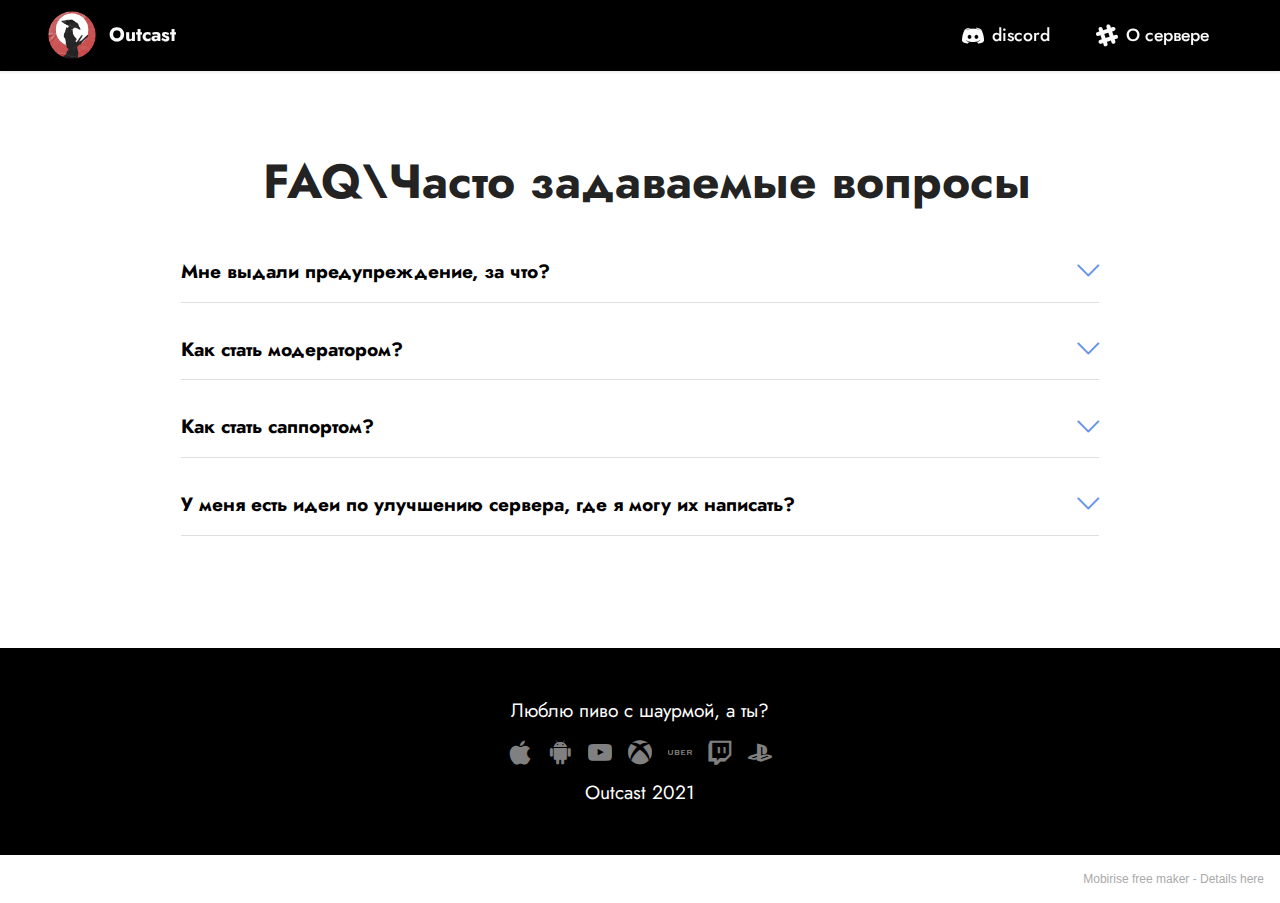
==== commit 106a4618: "Add files via upload" ====
--- a/F.A.Q.html
+++ b/F.A.Q.html
@@ -69,100 +69,66 @@
             <div class="row justify-content-center">
                 <div class="col-12 col-md-10">
                     <div class="section-head align-center mb-4">
-                        <h3 class="mbr-section-title mb-0 mbr-fonts-style display-2">
-                            <strong>Toggle FAQ</strong>
-                        </h3>
+                        <h3 class="mbr-section-title mb-0 mbr-fonts-style display-2"><strong>&nbsp;FAQ\Часто задаваемые вопросы</strong></h3>
                         
                     </div>
                     
                     <div id="bootstrap-toggle" class="toggle-panel accordionStyles tab-content">
                         <div class="card mb-3">
                             <div class="card-header" role="tab" id="headingOne">
-                                <a role="button" class="collapsed panel-title text-black" data-toggle="collapse" data-core="" href="#collapse1_11" aria-expanded="false" aria-controls="collapse1">
-                                    <h6 class="panel-title-edit mbr-fonts-style mb-0 display-7"><strong>How to create more items in this list?</strong>
-                                </h6>
-                                    <span class="sign mbr-iconfont mbri-arrow-down"></span>
-                                </a>
-                            </div>
-                            <div id="collapse1_11" class="panel-collapse noScroll collapse" role="tabpanel" aria-labelledby="headingOne">
-                                <div class="panel-body">
-                                    <p class="mbr-fonts-style panel-text display-7">The number of items is limited in this block. Open
-                                    the Block parameters to change the amount of items.</p>
+                                <a role="button" class="collapsed panel-title text-black" data-toggle="collapse" data-core="" href="#collapse1_4" aria-expanded="false" aria-controls="collapse1">
+                                    <h6 class="panel-title-edit mbr-fonts-style mb-0 display-7"><strong>Мне выдали предупреждение, за что?</strong>&nbsp; &nbsp; &nbsp; &nbsp; &nbsp; &nbsp; &nbsp; &nbsp; &nbsp; &nbsp; &nbsp; &nbsp; &nbsp; &nbsp; &nbsp;&nbsp;</h6>
+                                    <span class="sign mbr-iconfont mbri-arrow-down"></span>
+                                </a>
+                            </div>
+                            <div id="collapse1_4" class="panel-collapse noScroll collapse" role="tabpanel" aria-labelledby="headingOne">
+                                <div class="panel-body">
+                                    <p class="mbr-fonts-style panel-text display-7"> Как правило, предупреждения не выдаются просто так. Поищите свою оплошность в правилах и описаниях чатах.         </p>
                                 </div>
                             </div>
                         </div>
                         <div class="card mb-3">
                             <div class="card-header" role="tab" id="headingTwo">
-                                <a role="button" class="collapsed panel-title text-black" data-toggle="collapse" data-core="" href="#collapse2_11" aria-expanded="false" aria-controls="collapse2">
-                                    <h6 class="panel-title-edit mbr-fonts-style mb-0 display-7"><strong>What is Mobirise Kit?</strong>
-                                </h6>
-                                    <span class="sign mbr-iconfont mbri-arrow-down"></span>
-                                </a>
-
-                            </div>
-                            <div id="collapse2_11" class="panel-collapse noScroll collapse" role="tabpanel" aria-labelledby="headingTwo">
-                                <div class="panel-body">
-                                    <p class="mbr-fonts-style panel-text display-7">Mobirise Kit is a service that provides the access to all current and new themes/extensions developed by Mobirise. New themes/extensions are released every month and will be available in your account during your plan period, without any additional charge.</p>
+                                <a role="button" class="collapsed panel-title text-black" data-toggle="collapse" data-core="" href="#collapse2_4" aria-expanded="false" aria-controls="collapse2">
+                                    <h6 class="panel-title-edit mbr-fonts-style mb-0 display-7"><strong>Как стать модератором?</strong></h6>
+                                    <span class="sign mbr-iconfont mbri-arrow-down"></span>
+                                </a>
+
+                            </div>
+                            <div id="collapse2_4" class="panel-collapse noScroll collapse" role="tabpanel" aria-labelledby="headingTwo">
+                                <div class="panel-body">
+                                    <p class="mbr-fonts-style panel-text display-7">Во-первых, вам придется проявить себя в роли 'Support', следить за сервером и нести ответственность, со временем возможно повышение до модератора.</p>
                                 </div>
                             </div>
                         </div>
                         <div class="card mb-3">
                             <div class="card-header" role="tab" id="headingThree">
-                                <a role="button" class="collapsed panel-title text-black" data-toggle="collapse" data-core="" href="#collapse3_11" aria-expanded="false" aria-controls="collapse3">
-                                    <h6 class="panel-title-edit mbr-fonts-style mb-0 display-7"><strong>Can I create sites for commerical projects?</strong>
-                                </h6>
-                                    <span class="sign mbr-iconfont mbri-arrow-down"></span>
-                                </a>
-                            </div>
-                            <div id="collapse3_11" class="panel-collapse noScroll collapse" role="tabpanel" aria-labelledby="headingThree">
-                                <div class="panel-body">
-                                    <p class="mbr-fonts-style panel-text display-7">Yes, Mobirise is free for both non-profit and commercial sites.</p>
+                                <a role="button" class="collapsed panel-title text-black" data-toggle="collapse" data-core="" href="#collapse3_4" aria-expanded="false" aria-controls="collapse3">
+                                    <h6 class="panel-title-edit mbr-fonts-style mb-0 display-7"><strong>Как стать саппортом?</strong>&nbsp; &nbsp; &nbsp; &nbsp; &nbsp; &nbsp; &nbsp; &nbsp; &nbsp; &nbsp; &nbsp; &nbsp; &nbsp; &nbsp; &nbsp; &nbsp; &nbsp;</h6>
+                                    <span class="sign mbr-iconfont mbri-arrow-down"></span>
+                                </a>
+                            </div>
+                            <div id="collapse3_4" class="panel-collapse noScroll collapse" role="tabpanel" aria-labelledby="headingThree">
+                                <div class="panel-body">
+                                    <p class="mbr-fonts-style panel-text display-7">Время от времени на эту роль проходит набор, просто следите за новостями.</p>
                                 </div>
                             </div>
                         </div>
                         <div class="card mb-3">
                             <div class="card-header" role="tab" id="headingThree">
-                                <a role="button" class="collapsed panel-title text-black" data-toggle="collapse" data-core="" href="#collapse4_11" aria-expanded="false" aria-controls="collapse4">
-                                    <h6 class="panel-title-edit mbr-fonts-style mb-0 display-7"><strong>What is Code Editor?</strong>
-                                </h6>
-                                    <span class="sign mbr-iconfont mbri-arrow-down"></span>
-                                </a>
-                            </div>
-                            <div id="collapse4_11" class="panel-collapse noScroll collapse" role="tabpanel" aria-labelledby="headingThree">
-                                <div class="panel-body">
-                                    <p class="mbr-fonts-style panel-text display-7">
-                                       This extension allows editing the code of block in the app. Also, it's possible to add code to the head and body parts of pages.</p>
-                                </div>
-                            </div>
-                        </div>
-                        <div class="card mb-3">
-                            <div class="card-header" role="tab" id="headingThree">
-                                <a role="button" class="collapsed panel-title text-black" data-toggle="collapse" data-core="" href="#collapse5_11" aria-expanded="false" aria-controls="collapse5">
-                                   <h6 class="panel-title-edit mbr-fonts-style mb-0 display-7"><strong>What is Mobirise Kit?</strong></h6>
-                                        <span class="mbr-iconfont mobi-mbri-arrow-down mobi-mbri"></span>
-                                </a>
-                            </div>
-                            <div id="collapse5_11" class="panel-collapse noScroll collapse" role="tabpanel" aria-labelledby="headingThree">
-                                <div class="panel-body">
-                                    <p class="mbr-fonts-style panel-text display-7">
-                                       Mobirise Kit is a service that provides the access to all current and new themes/extensions developed by Mobirise. New themes/extensions are released every month and will be available in your account during your plan period, without any additional charge.</p>
-                                </div>
-                            </div>
-                        </div>
-                        <div class="card mb-3">
-                            <div class="card-header" role="tab" id="headingThree">
-                                <a role="button" class="collapsed panel-title text-black" data-toggle="collapse" data-core="" href="#collapse6_11" aria-expanded="false" aria-controls="collapse6">
-                                    <h6 class="panel-title-edit mbr-fonts-style mb-0 display-7"><strong>Can I create sites for commerical projects?</strong></h6>
-                                    <span class="mbr-iconfont mobi-mbri-arrow-down mobi-mbri"></span>
-                                </a>
-                            </div>
-                            <div id="collapse6_11" class="panel-collapse noScroll collapse" role="tabpanel" aria-labelledby="headingThree">
-                                <div class="panel-body">
-                                    <p class="mbr-fonts-style panel-text display-7">
-                                       Yes, Mobirise is free for both non-profit and commercial sites.</p>
-                                </div>
-                            </div>
-                        </div>
+                                <a role="button" class="collapsed panel-title text-black" data-toggle="collapse" data-core="" href="#collapse4_4" aria-expanded="false" aria-controls="collapse4">
+                                    <h6 class="panel-title-edit mbr-fonts-style mb-0 display-7"><strong>У меня есть идеи по улучшению сервера, где я могу их написать?</strong>&nbsp; &nbsp; &nbsp; &nbsp; &nbsp; &nbsp; &nbsp; &nbsp; &nbsp; &nbsp; &nbsp; &nbsp; &nbsp; &nbsp; &nbsp; &nbsp; &nbsp;</h6>
+                                    <span class="sign mbr-iconfont mbri-arrow-down"></span>
+                                </a>
+                            </div>
+                            <div id="collapse4_4" class="panel-collapse noScroll collapse" role="tabpanel" aria-labelledby="headingThree">
+                                <div class="panel-body">
+                                    <p class="mbr-fonts-style panel-text display-7">В специальной форме, по этой <a href="https://docs.google.com/forms/d/e/1FAIpQLSdVhgjI5pJqXxIT4s8tdFPJQPOVULI2KQPrUlxqi3g2KhdgCQ/viewform" class="text-primary" target="_blank">ссылке.&nbsp;</a></p>
+                                </div>
+                            </div>
+                        </div>
+                        
+                        
                     </div>
                 </div>
             </div>
@@ -173,11 +139,19 @@
 
     
 
-    <div class="mbr-overlay" style="opacity: 0.8; background-color: rgb(35, 35, 35);"></div>
+    
 
     <div class="container">
         <div class="media-container-row align-center mbr-white">
-            
+            <div class="row row-links">
+                <ul class="foot-menu">
+                    
+                    
+                    
+                    
+                    
+                <li class="foot-menu-item mbr-fonts-style display-7">Люблю пиво с шаурмой, а ты?</li></ul>
+            </div>
             <div class="row social-row">
                 <div class="social-list align-right pb-2">
                     
@@ -188,53 +162,40 @@
                     
                 <div class="soc-item">
                         
-                            <span class="mbr-iconfont mbr-iconfont-social socicon-twitter socicon"></span>
-                        
-                    </div><div class="soc-item">
-                        
-                            <span class="mbr-iconfont mbr-iconfont-social socicon-twitter socicon"></span>
-                        
-                    </div><div class="soc-item">
-                        
-                            <span class="mbr-iconfont mbr-iconfont-social socicon-twitter socicon"></span>
-                        
-                    </div><div class="soc-item">
-                        
-                            <span class="mbr-iconfont mbr-iconfont-social socicon-twitter socicon"></span>
-                        
-                    </div><div class="soc-item">
-                        
-                            <span class="mbr-iconfont mbr-iconfont-social socicon-twitter socicon"></span>
-                        
-                    </div><div class="soc-item">
-                        
-                            <span class="mbr-iconfont mbr-iconfont-social socicon-twitter socicon"></span>
-                        
-                    </div><div class="soc-item">
-                        
-                            <span class="mbr-iconfont mbr-iconfont-social socicon-twitter socicon"></span>
-                        
-                    </div><div class="soc-item">
-                        
-                            <span class="mbr-iconfont mbr-iconfont-social socicon-twitter socicon"></span>
-                        
-                    </div><div class="soc-item">
-                        
-                            <span class="mbr-iconfont mbr-iconfont-social socicon-twitter socicon"></span>
-                        
-                    </div><div class="soc-item">
-                        
-                            <span class="mbr-iconfont mbr-iconfont-social socicon-twitter socicon"></span>
+                            <a href="https://discord.gg/eXpqFdvkfZ" target="_blank"><span class="mbr-iconfont mbr-iconfont-social socicon-apple socicon"></span></a>
+                        
+                    </div><div class="soc-item">
+                        
+                            <a href="https://discord.gg/eXpqFdvkfZ" target="_blank"><span class="mbr-iconfont mbr-iconfont-social socicon-android socicon"></span></a>
+                        
+                    </div><div class="soc-item">
+                        
+                            <a href="https://discord.gg/eXpqFdvkfZ" target="_blank"><span class="mbr-iconfont mbr-iconfont-social socicon-youtube socicon"></span></a>
+                        
+                    </div><div class="soc-item">
+                        
+                            <a href="https://discord.gg/eXpqFdvkfZ" target="_blank"><span class="mbr-iconfont mbr-iconfont-social socicon-xbox socicon"></span></a>
+                        
+                    </div><div class="soc-item">
+                        
+                            <a href="https://discord.gg/eXpqFdvkfZ" target="_blank"><span class="mbr-iconfont mbr-iconfont-social socicon-uber socicon"></span></a>
+                        
+                    </div><div class="soc-item">
+                        
+                            <a href="https://discord.gg/eXpqFdvkfZ" target="_blank"><span class="mbr-iconfont mbr-iconfont-social socicon-twitch socicon"></span></a>
+                        
+                    </div><div class="soc-item">
+                        
+                            <a href="https://discord.gg/eXpqFdvkfZ" target="_blank"><span class="mbr-iconfont mbr-iconfont-social socicon-playstation socicon"></span></a>
                         
                     </div></div>
             </div>
             <div class="row row-copirayt">
-                <p class="mbr-text mb-0 mbr-fonts-style mbr-white align-center display-7">
-                    © Outcast 2021. 10 bird/10 bird</p>
+                <p class="mbr-text mb-0 mbr-fonts-style mbr-white align-center display-7">Outcast 2021</p>
             </div>
         </div>
     </div>
-</section><section style="background-color: #fff; font-family: -apple-system, BlinkMacSystemFont, 'Segoe UI', 'Roboto', 'Helvetica Neue', Arial, sans-serif; color:#aaa; font-size:12px; padding: 0; align-items: center; display: flex;"><a href="https://mobirise.site/w" style="flex: 1 1; height: 3rem; padding-left: 1rem;"></a><p style="flex: 0 0 auto; margin:0; padding-right:1rem;"><a href="https://mobirise.site/t" style="color:#aaa;">Created</a> with Mobirise web theme</p></section><script src="assets/web/assets/jquery/jquery.min.js"></script>  <script src="assets/popper/popper.min.js"></script>  <script src="assets/tether/tether.min.js"></script>  <script src="assets/bootstrap/js/bootstrap.min.js"></script>  <script src="assets/smoothscroll/smooth-scroll.js"></script>  <script src="assets/dropdown/js/nav-dropdown.js"></script>  <script src="assets/dropdown/js/navbar-dropdown.js"></script>  <script src="assets/touchswipe/jquery.touch-swipe.min.js"></script>  <script src="assets/mbr-switch-arrow/mbr-switch-arrow.js"></script>  <script src="assets/theme/js/script.js"></script>  
+</section><section style="background-color: #fff; font-family: -apple-system, BlinkMacSystemFont, 'Segoe UI', 'Roboto', 'Helvetica Neue', Arial, sans-serif; color:#aaa; font-size:12px; padding: 0; align-items: center; display: flex;"><a href="https://mobirise.site/a" style="flex: 1 1; height: 3rem; padding-left: 1rem;"></a><p style="flex: 0 0 auto; margin:0; padding-right:1rem;">Mobirise free maker - <a href="https://mobirise.site/o" style="color:#aaa;">Details here</a></p></section><script src="assets/web/assets/jquery/jquery.min.js"></script>  <script src="assets/popper/popper.min.js"></script>  <script src="assets/tether/tether.min.js"></script>  <script src="assets/bootstrap/js/bootstrap.min.js"></script>  <script src="assets/smoothscroll/smooth-scroll.js"></script>  <script src="assets/dropdown/js/nav-dropdown.js"></script>  <script src="assets/dropdown/js/navbar-dropdown.js"></script>  <script src="assets/touchswipe/jquery.touch-swipe.min.js"></script>  <script src="assets/mbr-switch-arrow/mbr-switch-arrow.js"></script>  <script src="assets/theme/js/script.js"></script>  
   
   
 </body>
--- a/assets/mobirise/css/mbr-additional.css
+++ b/assets/mobirise/css/mbr-additional.css
@@ -711,7 +711,7 @@
   }
 }
 .cid-s48P1Icc8J {
-  padding-top: 2rem;
+  padding-top: 3rem;
   padding-bottom: 3rem;
   background-color: #000000;
 }
@@ -1509,8 +1509,11 @@
 .cid-sv45wgq0Qf .panel-title-edit {
   color: #000000;
 }
+.cid-sv45wgq0Qf .panel-text {
+  text-align: left;
+}
 .cid-s48P1Icc8J {
-  padding-top: 2rem;
+  padding-top: 3rem;
   padding-bottom: 3rem;
   background-color: #000000;
 }
@@ -1624,7 +1627,7 @@
   text-align: center;
 }
 .cid-s48P1Icc8J {
-  padding-top: 2rem;
+  padding-top: 3rem;
   padding-bottom: 3rem;
   background-color: #000000;
 }
--- a/assets/mobirise/css/mbr-additional.css
+++ b/assets/mobirise/css/mbr-additional.css
@@ -711,7 +711,7 @@
   }
 }
 .cid-s48P1Icc8J {
-  padding-top: 2rem;
+  padding-top: 3rem;
   padding-bottom: 3rem;
   background-color: #000000;
 }
@@ -1509,8 +1509,11 @@
 .cid-sv45wgq0Qf .panel-title-edit {
   color: #000000;
 }
+.cid-sv45wgq0Qf .panel-text {
+  text-align: left;
+}
 .cid-s48P1Icc8J {
-  padding-top: 2rem;
+  padding-top: 3rem;
   padding-bottom: 3rem;
   background-color: #000000;
 }
@@ -1624,7 +1627,7 @@
   text-align: center;
 }
 .cid-s48P1Icc8J {
-  padding-top: 2rem;
+  padding-top: 3rem;
   padding-bottom: 3rem;
   background-color: #000000;
 }
